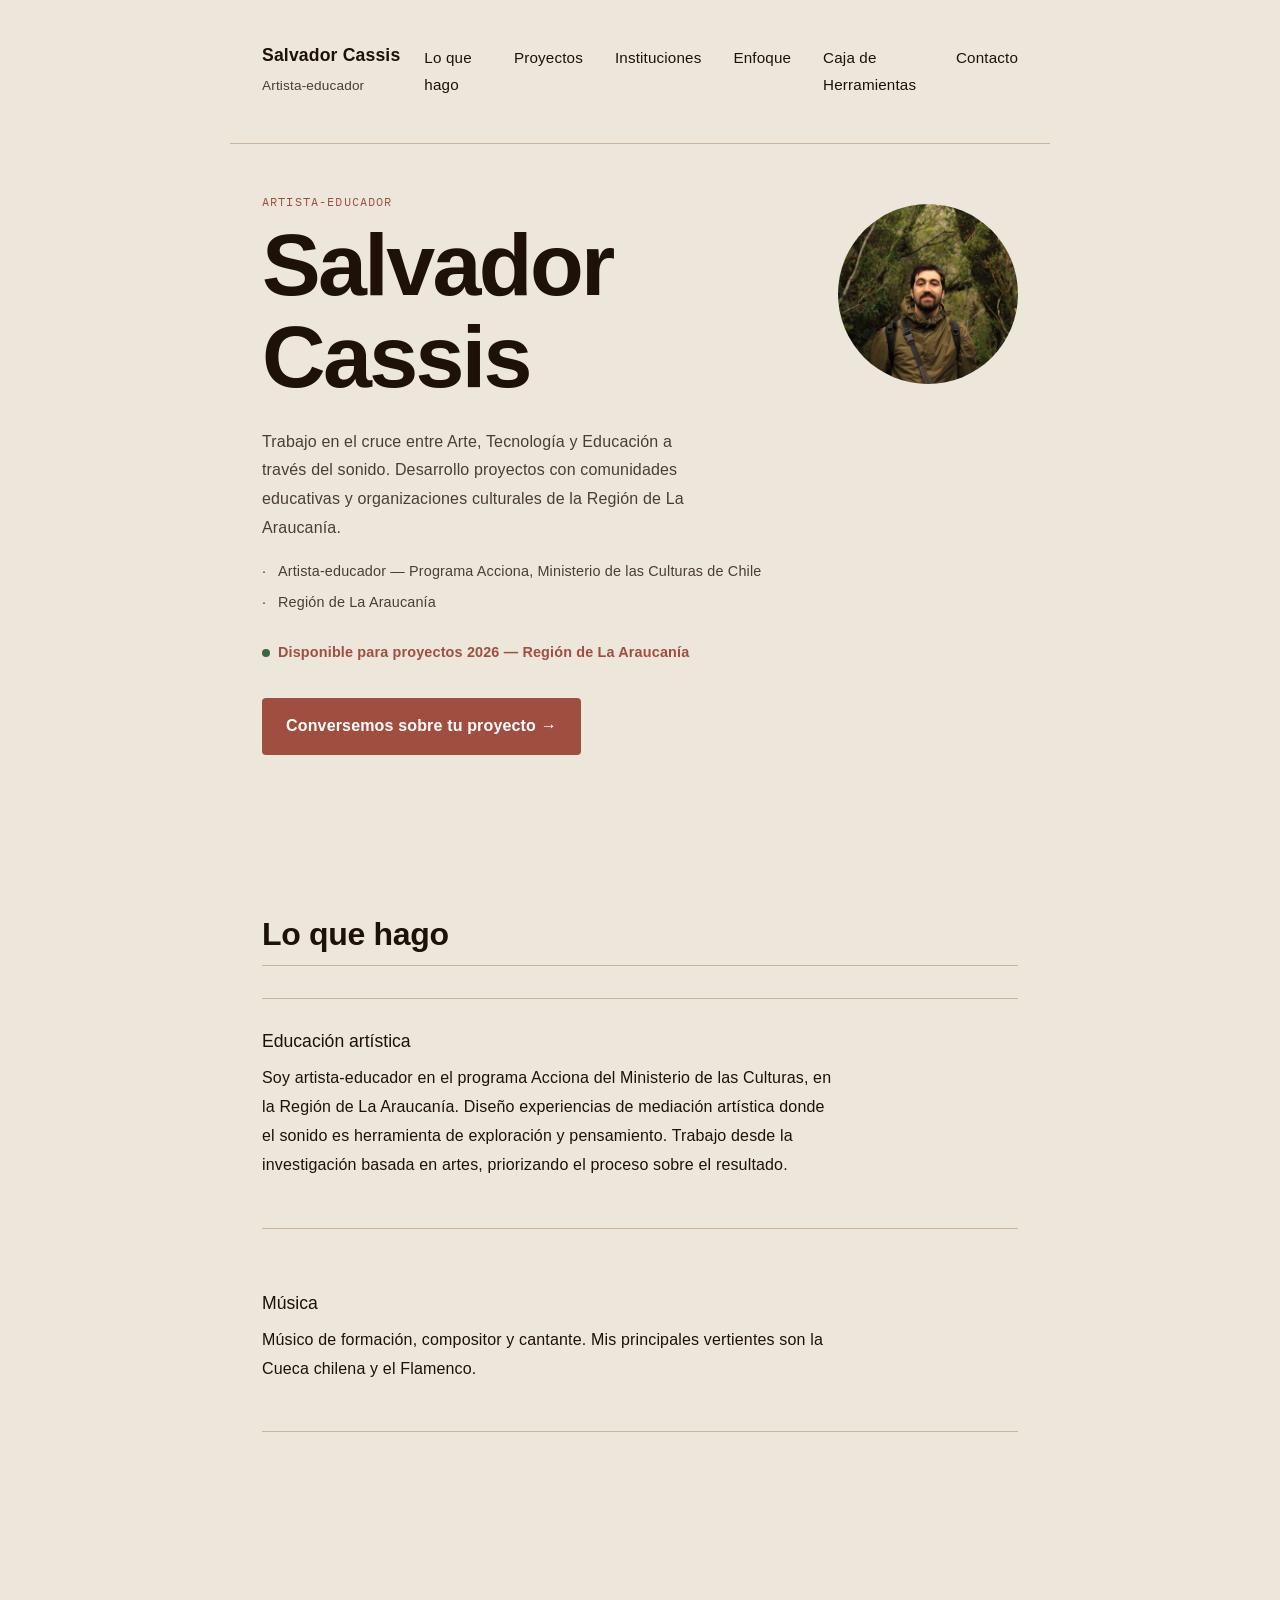
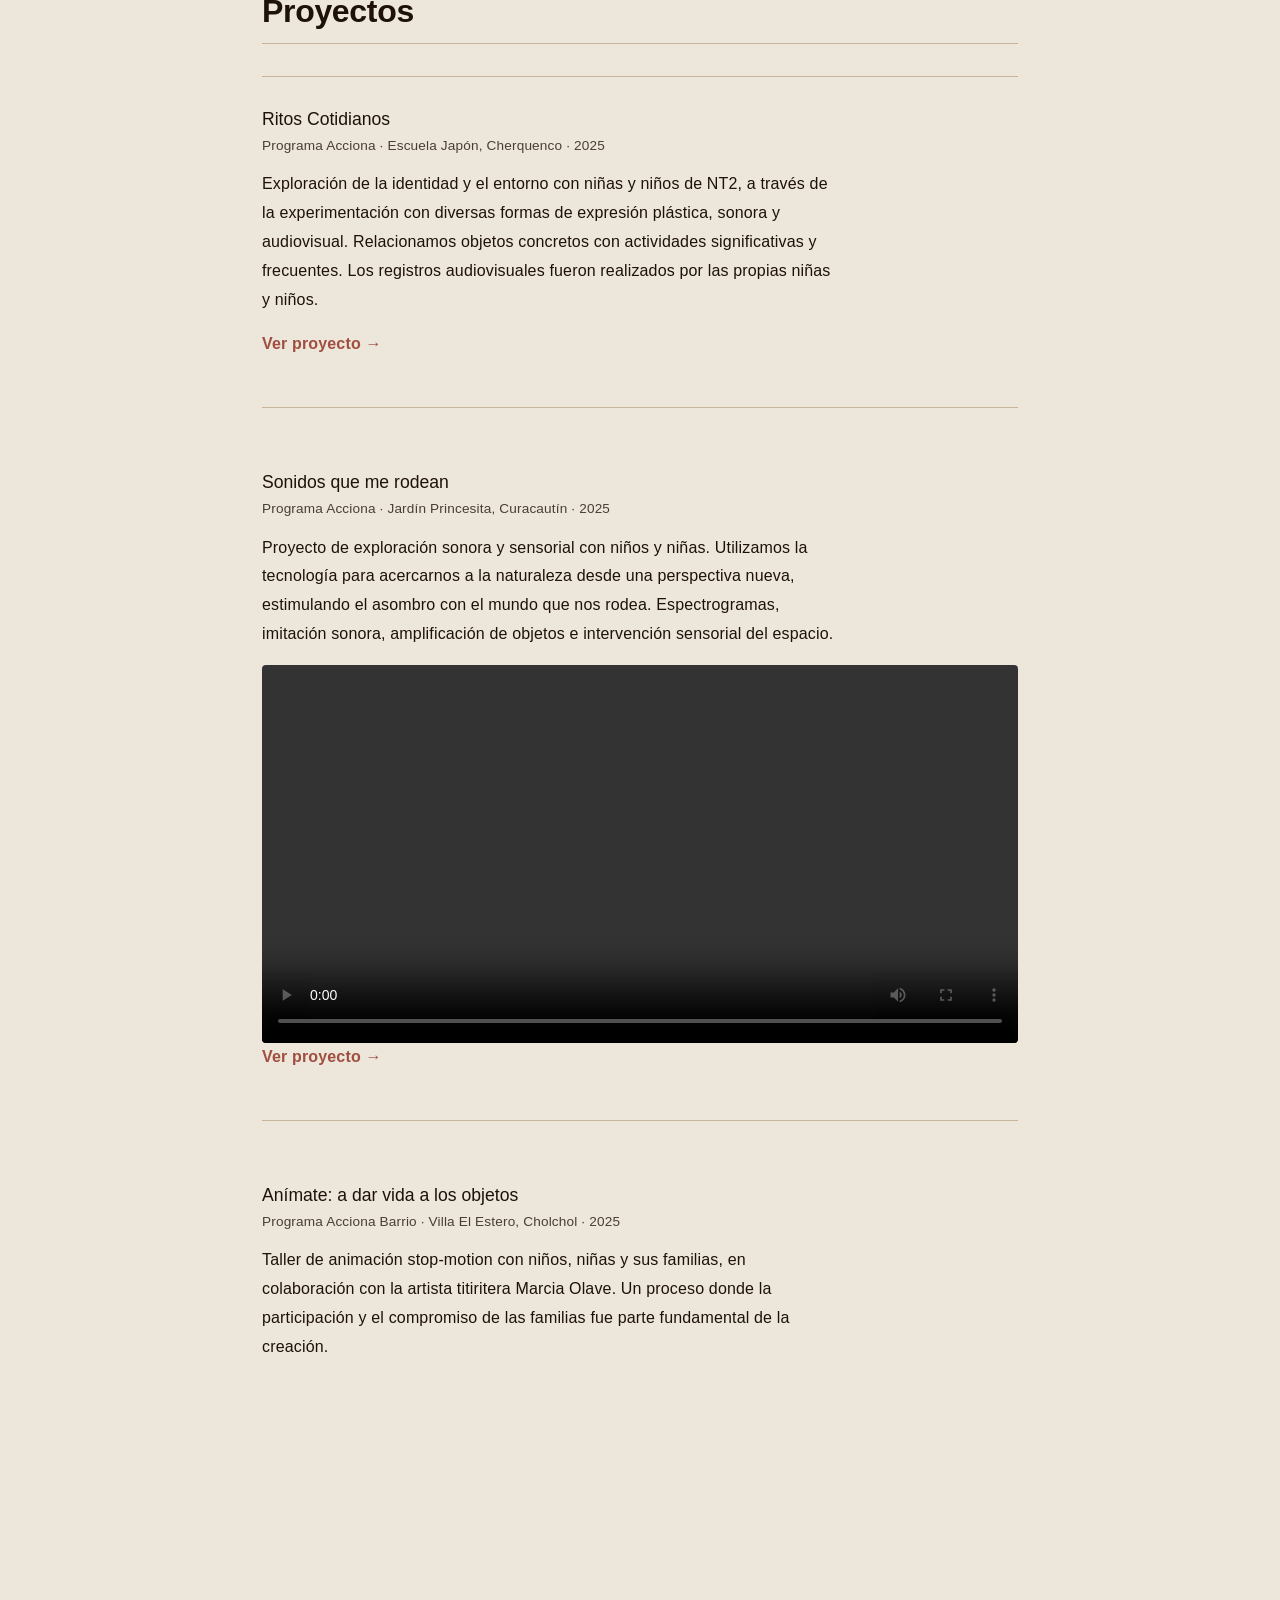
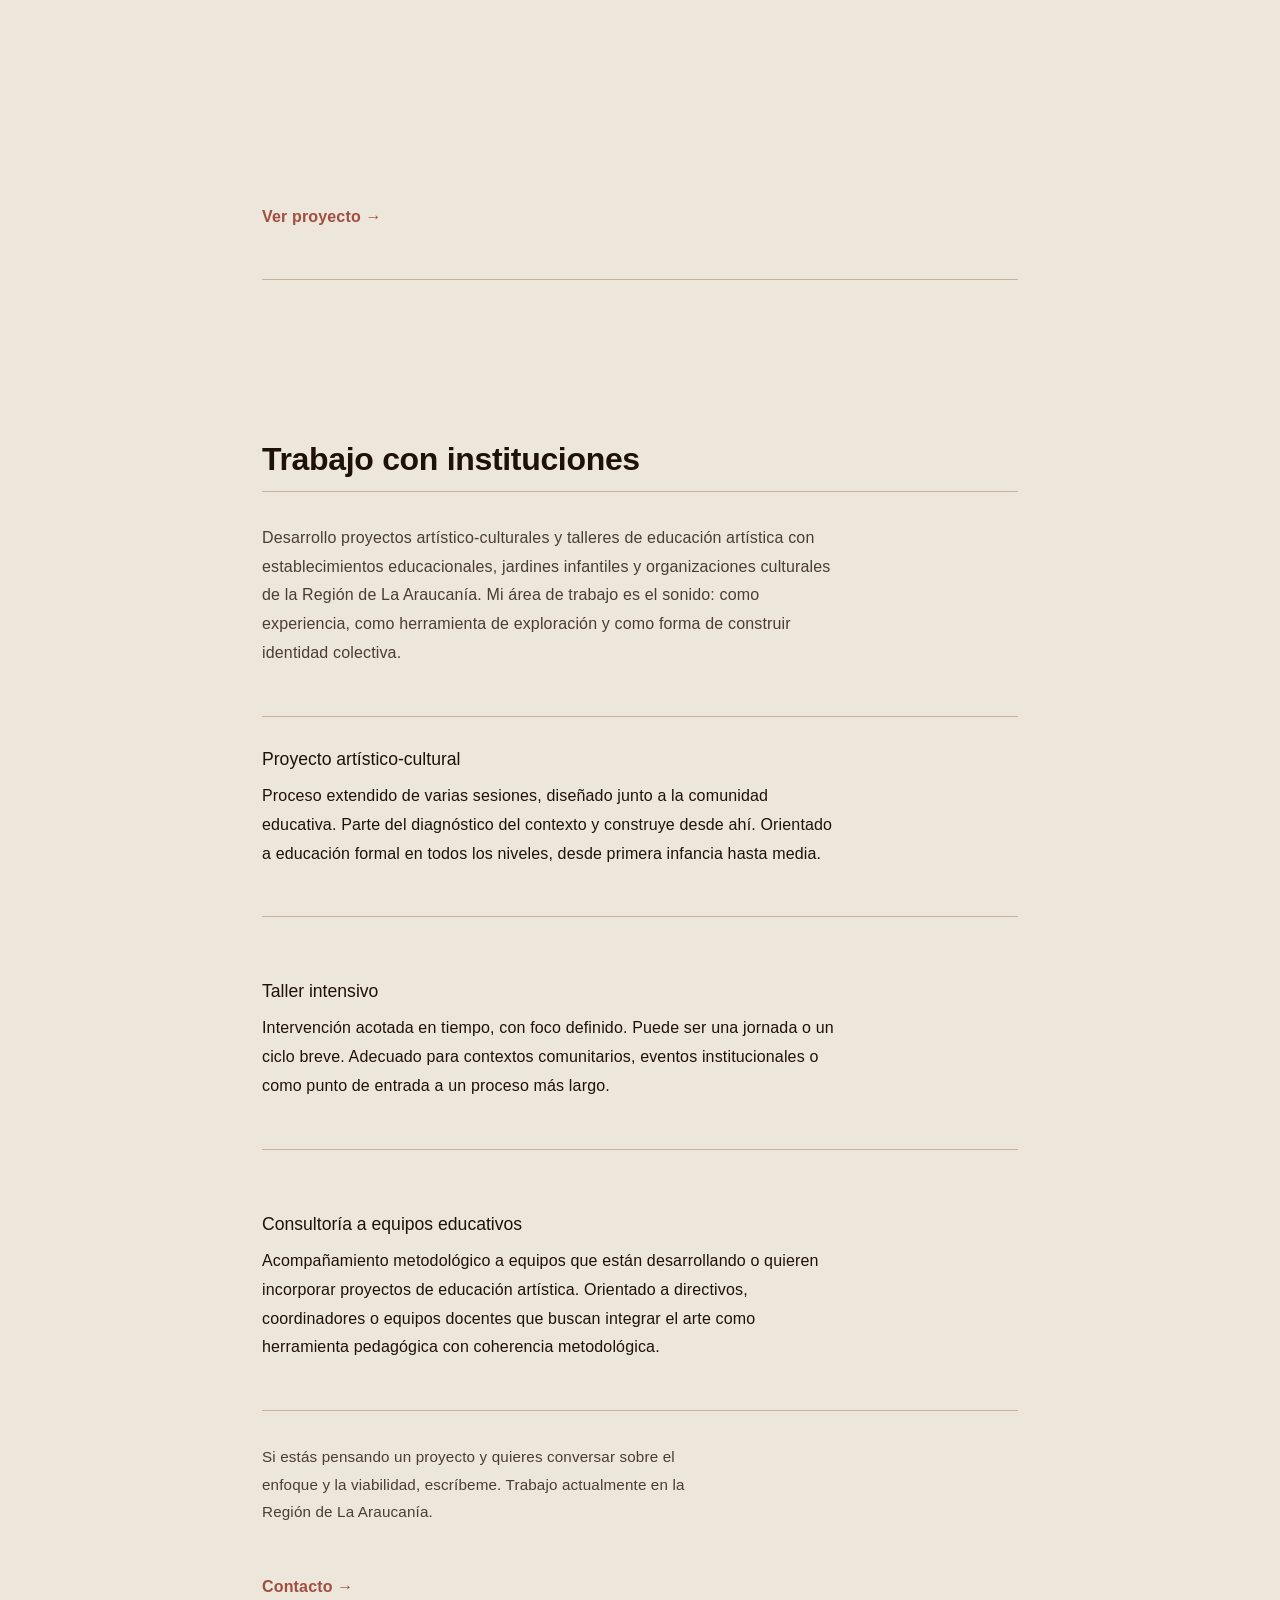
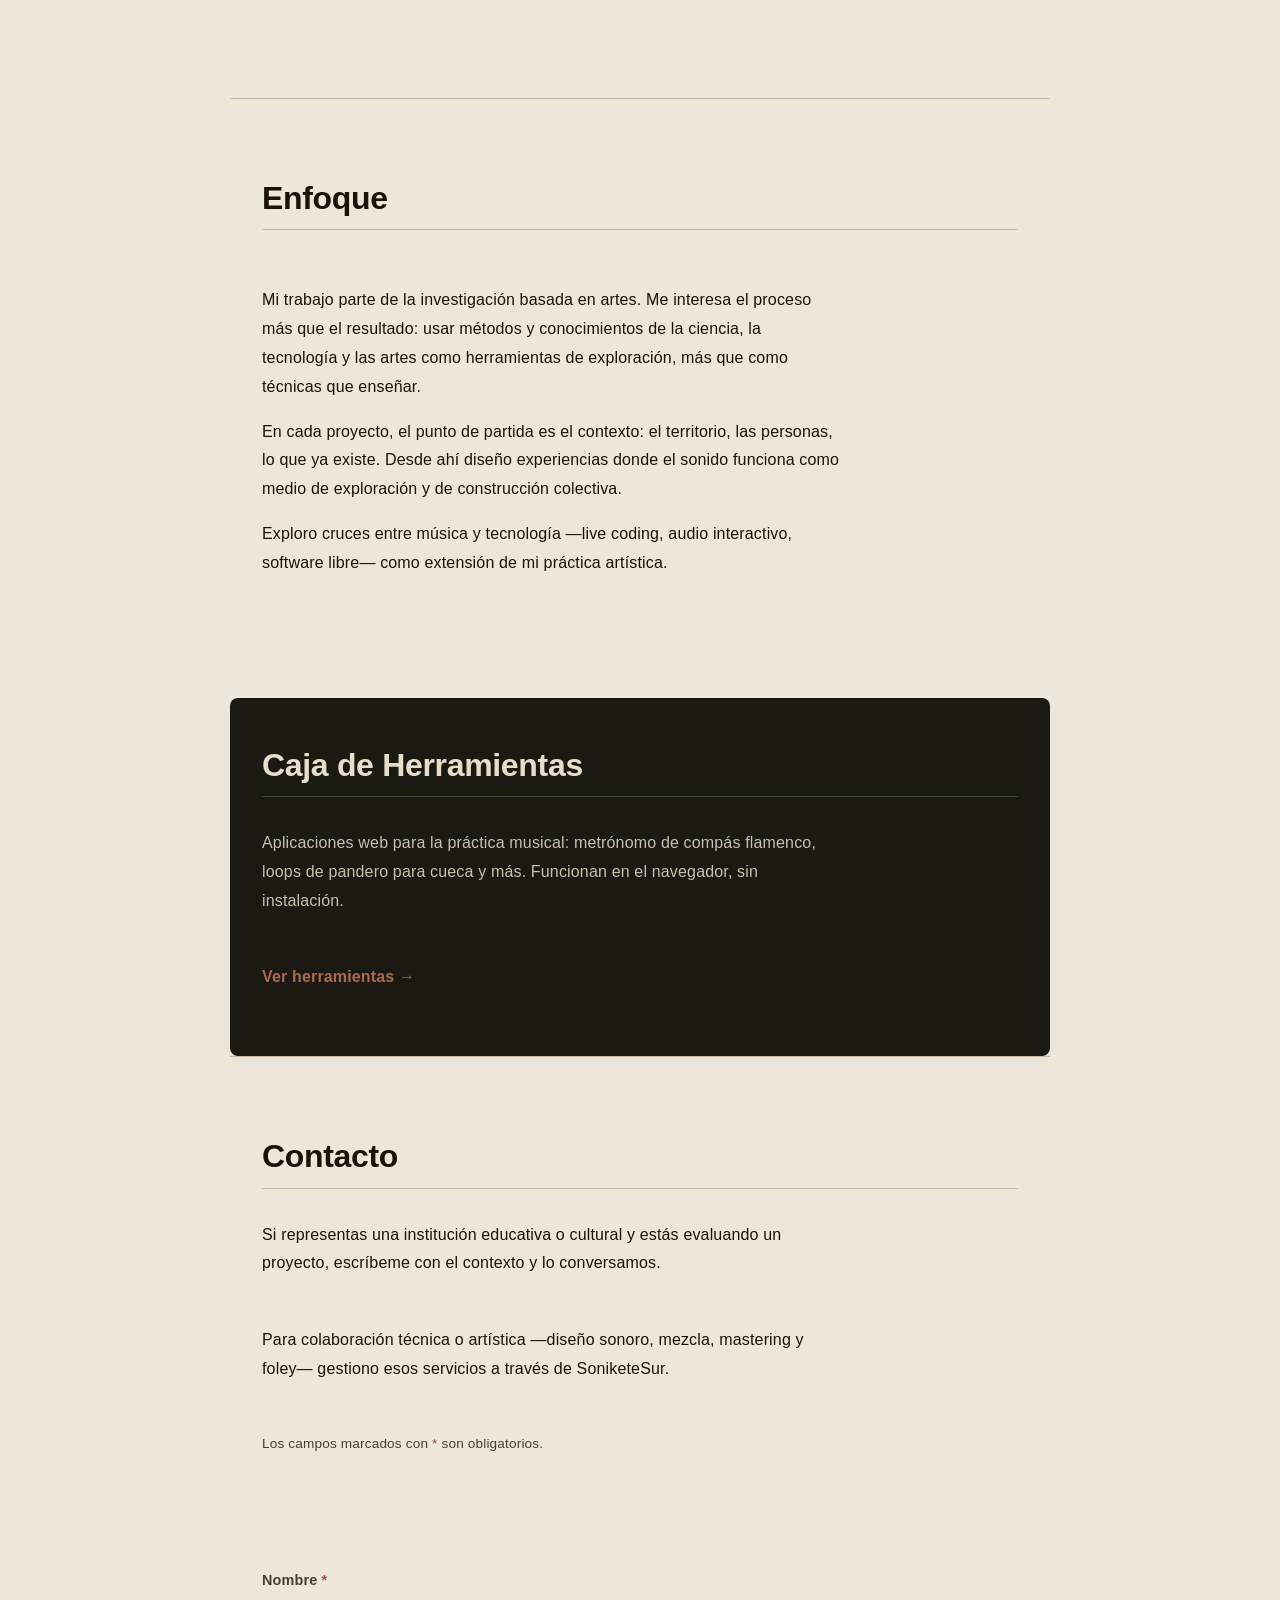
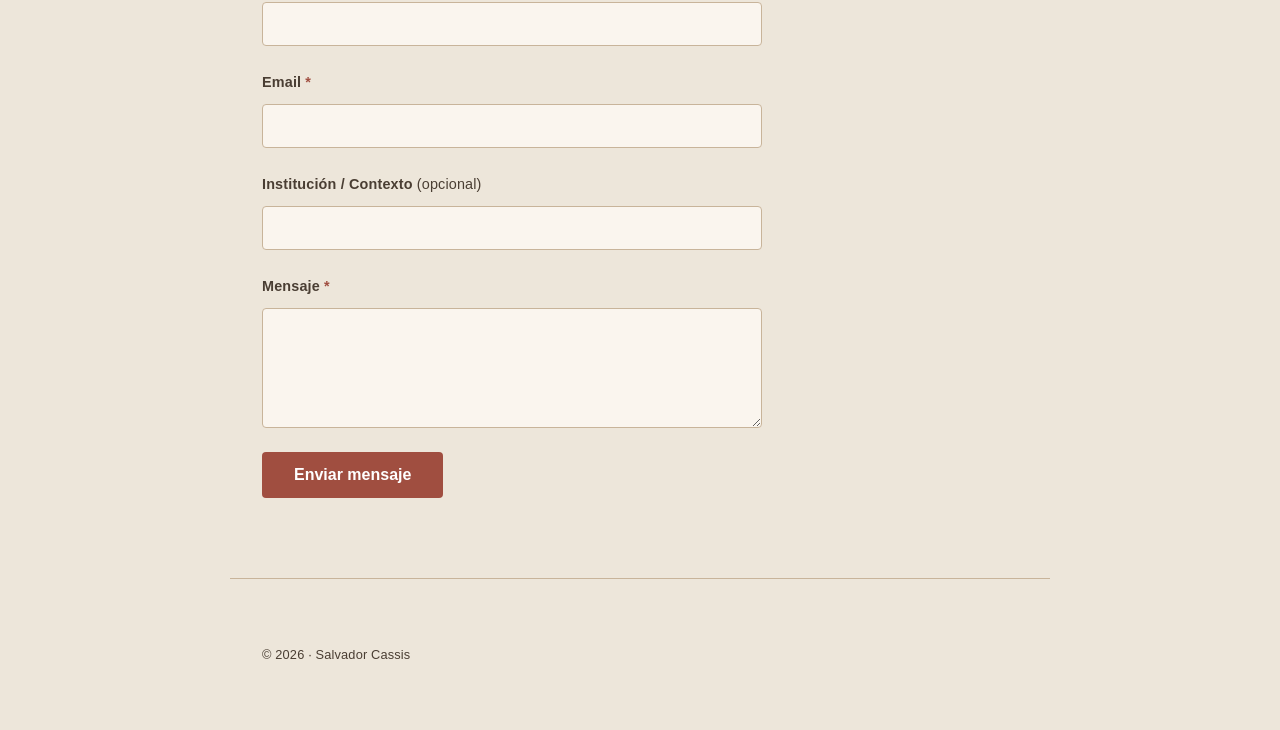
==== index.html @ 7f6a5468 "feat: hero dos columnas con h1 display, accesibilidad y form mejorado - Hero reestructurado en dos c" ====
<!DOCTYPE html>
<html lang="es">
<head>
  <meta charset="UTF-8">
  <meta name="viewport" content="width=device-width, initial-scale=1.0">
  <title>Salvador Cassis — Artista-educador</title>
  <meta name="description" content="Artista-educador. Desarrollo proyectos artístico-culturales y talleres de educación artística con establecimientos educacionales y organizaciones culturales de la Región de La Araucanía.">
  <!-- Open Graph -->
  <meta property="og:title" content="Salvador Cassis — Artista-educador">
  <meta property="og:description" content="Desarrollo proyectos artístico-culturales y talleres de educación artística con establecimientos educacionales y organizaciones culturales de la Región de La Araucanía.">
  <meta property="og:image" content="https://salvadorcassis.com/images/retrato.jpg">
  <meta property="og:url" content="https://salvadorcassis.com">
  <meta property="og:type" content="website">
  <meta property="og:locale" content="es_CL">
  <link rel="canonical" href="https://salvadorcassis.com">
  <link rel="icon" href="data:image/svg+xml,<svg xmlns='http://www.w3.org/2000/svg' viewBox='0 0 100 100'><text y='.9em' font-size='90'>♪</text></svg>">
  <link rel="preconnect" href="https://fonts.googleapis.com">
  <link rel="preconnect" href="https://fonts.gstatic.com" crossorigin>
  <link href="https://fonts.googleapis.com/css2?family=Strichpunkt+Sans:wght@400;500;600;700&family=IBM+Plex+Mono:ital,wght@0,400;1,400&display=swap" rel="stylesheet">
  <link rel="stylesheet" href="style.css">
  <script type="application/ld+json">
  {
    "@context": "https://schema.org",
    "@type": "Person",
    "name": "Salvador Cassis",
    "jobTitle": "Artista-educador",
    "url": "https://salvadorcassis.com",
    "description": "Artista-educador. Desarrollo proyectos artístico-culturales y talleres de educación artística con establecimientos educacionales y organizaciones culturales de la Región de La Araucanía.",
    "image": "https://salvadorcassis.com/images/retrato.jpg",
    "address": {
      "@type": "PostalAddress",
      "addressRegion": "La Araucanía",
      "addressCountry": "CL"
    },
    "sameAs": [
      "https://salvadorcassis.com"
    ]
  }
  </script>
</head>

<body>

  <a href="#contenido" class="skip-link">Saltar al contenido</a>

  <!-- HEADER -->
  <header>
    <div class="header-inner">
      <div class="header-title">
        <a href="#hero" class="site-name">Salvador Cassis</a>
        <p class="site-tagline">Artista-educador</p>
      </div>

      <button type="button" class="menu-toggle" aria-label="Menú" aria-expanded="false" aria-controls="main-nav">
        <span></span>
      </button>

      <nav id="main-nav" aria-label="Navegación principal">
        <ul>
          <li><a href="#practica">Lo que hago</a></li>
          <li><a href="#proyectos">Proyectos</a></li>
          <li><a href="#instituciones">Instituciones</a></li>
          <li><a href="#enfoque">Enfoque</a></li>
          <li><a href="/lab">Caja de Herramientas</a></li>
          <li><a href="#contacto">Contacto</a></li>
        </ul>
      </nav>
    </div>
  </header>

  <!-- MAIN -->
  <main id="contenido">

    <!-- HERO -->
    <section id="hero">
      <div class="hero-text">
        <p class="hero-label">Artista-educador</p>
        <h1>Salvador Cassis</h1>
        <p class="hero-description">
          Trabajo en el cruce entre Arte, Tecnología y Educación a través del sonido. Desarrollo proyectos con comunidades educativas y organizaciones culturales de la Región de La Araucanía.
        </p>
        <ul class="hero-credentials">
          <li>Artista-educador — Programa Acciona, Ministerio de las Culturas de Chile</li>
          <li>Región de La Araucanía</li>
        </ul>
        <p class="hero-availability">Disponible para proyectos 2026 — Región de La Araucanía</p>
        <a href="#contacto" class="hero-cta">Conversemos sobre tu proyecto →</a>
      </div>
      <div class="hero-visual">
        <img src="images/retrato.jpg" alt="Salvador Cassis" class="hero-portrait" width="280" height="280" fetchpriority="high">
      </div>
    </section>

    <!-- LO QUE HAGO -->
    <section id="practica">
      <h2>Lo que hago</h2>

      <article>
        <h3>Educación artística</h3>
        <p>
          Soy artista-educador en el programa Acciona del Ministerio de las Culturas, en la Región de La Araucanía. Diseño experiencias de mediación artística donde el sonido es herramienta de exploración y pensamiento. Trabajo desde la investigación basada en artes, priorizando el proceso sobre el resultado.
        </p>
      </article>

      <article>
        <h3>Música</h3>
        <p>
          Músico de formación, compositor y cantante. Mis principales vertientes son la Cueca chilena y el Flamenco.
        </p>
      </article>

    </section>

    <!-- PROYECTOS -->
    <section id="proyectos">
      <h2>Proyectos</h2>

      <article>
        <h3>Ritos Cotidianos</h3>
        <p class="project-context">Programa Acciona · Escuela Japón, Cherquenco · 2025</p>
        <p>
          Exploración de la identidad y el entorno con niñas y niños de NT2, a través de la experimentación con diversas formas de expresión plástica, sonora y audiovisual. Relacionamos objetos concretos con actividades significativas y frecuentes. Los registros audiovisuales fueron realizados por las propias niñas y niños.
        </p>
        <p><a href="/proyectos/ritos-cotidianos/" class="cta-link">Ver proyecto →</a></p>
      </article>

      <article>
        <h3>Sonidos que me rodean</h3>
        <p class="project-context">Programa Acciona · Jardín Princesita, Curacautín · 2025</p>
        <p>
          Proyecto de exploración sonora y sensorial con niños y niñas. Utilizamos la tecnología para acercarnos a la naturaleza desde una perspectiva nueva, estimulando el asombro con el mundo que nos rodea. Espectrogramas, imitación sonora, amplificación de objetos e intervención sensorial del espacio.
        </p>
        <div class="project-gallery">
          <video src="images/sonidos-plaza.mp4" controls preload="metadata" playsinline width="820" height="462" aria-label="Niños amplificando sonidos de un juego en la plaza"></video>
        </div>
        <p><a href="/proyectos/sonidos-que-me-rodean/" class="cta-link">Ver proyecto →</a></p>
      </article>

      <article>
        <h3>Anímate: a dar vida a los objetos</h3>
        <p class="project-context">Programa Acciona Barrio · Villa El Estero, Cholchol · 2025</p>
        <p>
          Taller de animación stop-motion con niños, niñas y sus familias, en colaboración con la artista titiritera Marcia Olave. Un proceso donde la participación y el compromiso de las familias fue parte fundamental de la creación.
        </p>
        <div class="project-gallery">
          <iframe src="https://player.vimeo.com/video/1105830814?h=977e0005b6" width="640" height="360" allow="autoplay; fullscreen; picture-in-picture" allowfullscreen loading="lazy" title="Animación stop-motion — Villa El Estero"></iframe>
        </div>
        <p><a href="/proyectos/animate/" class="cta-link">Ver proyecto →</a></p>
      </article>

    </section>

    <!-- TRABAJO CON INSTITUCIONES -->
    <section id="instituciones">
      <h2>Trabajo con instituciones</h2>

      <p class="section-intro">
        Desarrollo proyectos artístico-culturales y talleres de educación artística con establecimientos educacionales, jardines infantiles y organizaciones culturales de la Región de La Araucanía. Mi área de trabajo es el sonido: como experiencia, como herramienta de exploración y como forma de construir identidad colectiva.
      </p>

      <article>
        <h3>Proyecto artístico-cultural</h3>
        <p>
          Proceso extendido de varias sesiones, diseñado junto a la comunidad educativa. Parte del diagnóstico del contexto y construye desde ahí. Orientado a educación formal en todos los niveles, desde primera infancia hasta media.
        </p>
      </article>

      <article>
        <h3>Taller intensivo</h3>
        <p>
          Intervención acotada en tiempo, con foco definido. Puede ser una jornada o un ciclo breve. Adecuado para contextos comunitarios, eventos institucionales o como punto de entrada a un proceso más largo.
        </p>
      </article>

      <article>
        <h3>Consultoría a equipos educativos</h3>
        <p>
          Acompañamiento metodológico a equipos que están desarrollando o quieren incorporar proyectos de educación artística. Orientado a directivos, coordinadores o equipos docentes que buscan integrar el arte como herramienta pedagógica con coherencia metodológica.
        </p>
      </article>

      <p class="section-cta">
        Si estás pensando un proyecto y quieres conversar sobre el enfoque y la viabilidad, escríbeme. Trabajo actualmente en la Región de La Araucanía.
      </p>
      <p><a href="#contacto" class="cta-link">Contacto →</a></p>
    </section>

    <!-- ENFOQUE -->
    <section id="enfoque">
      <h2>Enfoque</h2>

      <article>
        <p>
          Mi trabajo parte de la investigación basada en artes. Me interesa el proceso más que el resultado: usar métodos y conocimientos de la ciencia, la tecnología y las artes como herramientas de exploración, más que como técnicas que enseñar.
        </p>
        <p>
          En cada proyecto, el punto de partida es el contexto: el territorio, las personas, lo que ya existe. Desde ahí diseño experiencias donde el sonido funciona como medio de exploración y de construcción colectiva.
        </p>
        <p>
          Exploro cruces entre música y tecnología —live coding, audio interactivo, software libre— como extensión de mi práctica artística.
        </p>
      </article>
    </section>

    <!-- CAJA DE HERRAMIENTAS -->
    <section id="lab-callout" class="callout">
      <h2>Caja de Herramientas</h2>
      <p>
        Aplicaciones web para la práctica musical: metrónomo de compás flamenco, loops de pandero para cueca y más. Funcionan en el navegador, sin instalación.
      </p>
      <p><a href="/lab" class="cta-link">Ver herramientas →</a></p>
    </section>

    <!-- CONTACTO -->
    <section id="contacto">
      <h2>Contacto</h2>
      <p>
        Si representas una institución educativa o cultural y estás evaluando un proyecto, escríbeme con el contexto y lo conversamos.
      </p>
      <p>
        Para colaboración técnica o artística —diseño sonoro, mezcla, mastering y foley— gestiono esos servicios a través de <a href="https://soniketesur.com" target="_blank" rel="noopener noreferrer">SoniketeSur</a>.
      </p>
      <p style="font-size:0.85rem;color:var(--color-text-muted)">Los campos marcados con <span aria-hidden="true" style="color:var(--color-accent)">*</span> son obligatorios.</p>
      <div role="status" aria-live="polite" id="form-status"></div>
      <form action="https://api.web3forms.com/submit" method="POST" class="contact-form">
        <input type="hidden" name="access_key" value="865db929-b759-41d5-b3eb-de1a8b7e60d1">
        <input type="hidden" name="subject" value="Nuevo mensaje desde salvadorcassis.com">

        <div class="form-group">
          <label for="nombre">Nombre <span aria-hidden="true" style="color:var(--color-accent)">*</span></label>
          <input type="text" id="nombre" name="nombre" required aria-required="true">
        </div>

        <div class="form-group">
          <label for="email">Email <span aria-hidden="true" style="color:var(--color-accent)">*</span></label>
          <input type="email" id="email" name="email" required aria-required="true">
        </div>

        <div class="form-group">
          <label for="institucion">Institución / Contexto <span style="font-weight:400;color:var(--color-text-muted)">(opcional)</span></label>
          <input type="text" id="institucion" name="institucion">
        </div>

        <div class="form-group">
          <label for="mensaje">Mensaje <span aria-hidden="true" style="color:var(--color-accent)">*</span></label>
          <textarea id="mensaje" name="mensaje" rows="5" required aria-required="true"></textarea>
        </div>

        <button type="submit">Enviar mensaje</button>
      </form>
    </section>


  </main>

  <!-- FOOTER -->
  <footer>
    <p>© 2026 · Salvador Cassis</p>
  </footer>

  <script>
    const menuToggle = document.querySelector('.menu-toggle');
    const nav = document.querySelector('#main-nav');

    menuToggle.addEventListener('click', () => {
      const expanded = menuToggle.getAttribute('aria-expanded') === 'true';
      menuToggle.setAttribute('aria-expanded', String(!expanded));
      nav.classList.toggle('active');
    });

    document.querySelectorAll('#main-nav a').forEach(link => {
      link.addEventListener('click', () => {
        if (nav.classList.contains('active')) {
          menuToggle.setAttribute('aria-expanded', 'false');
          nav.classList.remove('active');
        }
      });
    });

    const form = document.querySelector('.contact-form');
    const formStatus = document.getElementById('form-status');
    form.addEventListener('submit', async (e) => {
      e.preventDefault();
      const btn = form.querySelector('button[type="submit"]');
      btn.disabled = true;
      btn.textContent = 'Enviando…';
      formStatus.innerHTML = '';

      try {
        const res = await fetch('https://api.web3forms.com/submit', {
          method: 'POST',
          body: new FormData(form)
        });
        const data = await res.json();
        if (data.success) {
          formStatus.innerHTML = '<p class="form-feedback form-feedback--ok">Mensaje enviado. Te respondo pronto.</p>';
          form.reset();
          btn.disabled = false;
          btn.textContent = 'Enviar mensaje';
        } else {
          throw new Error();
        }
      } catch {
        formStatus.innerHTML = '<p class="form-feedback form-feedback--err">Hubo un error al enviar. Intenta de nuevo o escríbeme directo.</p>';
        btn.disabled = false;
        btn.textContent = 'Enviar mensaje';
      }
    });
  </script>

</body>
</html>
---- style.css ----
/* --------------------
   DESIGN TOKENS
-------------------- */

:root {
  /* Colores */
  --color-bg:           #EDE6DA;
  --color-surface:      #E2D9CA;
  --color-text:         #1E1208;
  --color-text-muted:   #4A3E33;
  --color-accent:       #A04E40;   /* CTA, links, énfasis */
  --color-accent-hover: #893D34;
  --color-accent-ui:    #3A6642;   /* tags, elementos UI */
  --color-border:       #C8B49A;
  --color-bg-input:     #FAF5EE;
  --color-focus-ring:   rgba(160, 78, 64, 0.15);
  --color-surface-hover: #E5DAC9;

  /* Feedback states */
  --color-feedback-ok-bg:     #e8f0e9;
  --color-feedback-ok-text:   #2a5030;
  --color-feedback-ok-border: #b3ceb6;
  --color-feedback-err-bg:    #f5e8e6;
  --color-feedback-err-text:  #6b2a22;
  --color-feedback-err-border:#d4a09a;

  /* Sombras */
  --shadow-card-hover: 0 6px 20px rgba(160, 78, 64, 0.12);
  --shadow-drawer:     0 -8px 40px rgba(30, 18, 8, 0.2);

  /* /lab */
  --color-lab-bg:       #1A1A12;
  --color-lab-surface:  #252518;
  --color-lab-text:     #E8DEC8;
  --color-lab-accent:   #C47A50;
  --color-lab-tag-bg:   #2A3A18;
  --color-lab-border:   #3E4A28;

  /* Tipografía */
  --font-display:   'Strichpunkt Sans', sans-serif;
  --font-body:      'Strichpunkt Sans', sans-serif;
  --font-mono:      'IBM Plex Mono', monospace;
  --font-mono-lab:  'Space Mono', monospace;
  --fw-regular:     400;
  --fw-medium:      500;
  --fw-semibold:    600;
  --fw-bold:        700;

  /* Layout */
  --max-width: 820px;
}

/* --------------------
   RESET + BASE
-------------------- */

*,
*::before,
*::after {
  box-sizing: border-box;
  margin: 0;
  padding: 0;
}

html {
  scroll-behavior: smooth;
}

/* --------------------
   SKIP LINK
-------------------- */

.skip-link {
  position: absolute;
  top: -100%;
  left: 1rem;
  padding: 0.75rem 1.25rem;
  background-color: var(--color-accent);
  color: #fff;
  font-weight: 600;
  font-size: 0.9rem;
  border-radius: 0 0 4px 4px;
  z-index: 100;
  opacity: 1;
}

.skip-link:focus {
  top: 0;
  opacity: 1;
}

section[id] {
  scroll-margin-top: 6rem;
}

body {
  max-width: var(--max-width);
  margin: 0 auto;
  font-family: var(--font-body);
  font-size: 15px;
  line-height: 1.75;
  letter-spacing: 0.01em;
  color: var(--color-text);
  background-color: var(--color-bg);
  -webkit-font-smoothing: antialiased;
  scrollbar-gutter: stable;
}

/* --------------------
   TYPOGRAPHY
-------------------- */

h1, h2, h3 {
  font-weight: 500;
  line-height: 1.2;
  text-wrap: balance;
}

h1 {
  font-family: var(--font-display);
  font-size: 2.8rem;
  font-weight: var(--fw-semibold);
  letter-spacing: -0.02em;
}

h2 {
  font-family: var(--font-display);
  font-size: 1.8rem;
  font-weight: var(--fw-semibold);
  letter-spacing: -0.01em;
}

h3 {
  font-family: var(--font-body);
  font-size: 1.1rem;
  font-weight: var(--fw-medium);
  letter-spacing: 0;
  color: var(--color-text-muted);
}

p {
  max-width: 65ch;
  margin-bottom: 1rem;
}

a {
  color: var(--color-text);
  text-decoration: none;
  transition: opacity 0.2s ease;
}

a:hover {
  opacity: 0.6;
}

/* Focus styles for keyboard navigation */
a:focus-visible,
button:focus-visible,
[role="button"]:focus-visible {
  outline: 2px solid var(--color-accent);
  outline-offset: 3px;
  border-radius: 2px;
}

nav a:focus-visible {
  opacity: 1;
}

#contacto .contact-email a:focus-visible {
  outline-offset: 5px;
}

ul {
  list-style: none;
}

/* --------------------
   LAYOUT
-------------------- */

header,
main,
footer {
  width: 100%;
}

header {
  padding: 2rem 1.5rem;
  border-bottom: 1px solid var(--color-border);
}

section {
  padding: 4rem 1.5rem;
}

main {
  display: flex;
  flex-direction: column;
}

footer {
  padding: 3rem 1.5rem;
  border-top: 1px solid var(--color-border);
  font-family: var(--font-body);
  font-size: 0.8rem;
  color: var(--color-text-muted);
}

/* --------------------
   HEADER
-------------------- */

.header-inner {
  display: flex;
  flex-direction: column;
  gap: 1.5rem;
}

.header-title {
  flex-shrink: 0;
}

.header-title .site-name {
  font-family: var(--font-body);
  font-size: 1.1rem;
  font-weight: 600;
  color: var(--color-text);
  display: block;
  margin-bottom: 0.15rem;
}

.header-title .site-name:hover {
  opacity: 1;
}

.header-title .site-tagline {
  font-family: var(--font-body);
  font-size: 0.85rem;
  color: var(--color-text-muted);
  margin-bottom: 0;
}

.menu-toggle {
  display: flex;
  align-items: center;
  justify-content: center;
  width: 44px;
  height: 44px;
  background: none;
  border: none;
  cursor: pointer;
  position: absolute;
  top: 1rem;
  right: 1rem;
}

.menu-toggle span {
  display: block;
  width: 20px;
  height: 1.5px;
  background-color: var(--color-text);
  position: relative;
  transition: background-color 0.2s ease;
}

.menu-toggle span::before,
.menu-toggle span::after {
  content: '';
  position: absolute;
  width: 100%;
  height: 1.5px;
  background-color: var(--color-text);
  left: 0;
  transition: transform 0.25s ease;
}

.menu-toggle span::before {
  top: -6px;
}

.menu-toggle span::after {
  top: 6px;
}

.menu-toggle[aria-expanded="true"] span {
  background-color: transparent;
}

.menu-toggle[aria-expanded="true"] span::before {
  transform: translateY(6px) rotate(45deg);
}

.menu-toggle[aria-expanded="true"] span::after {
  transform: translateY(-6px) rotate(-45deg);
}

nav ul {
  display: flex;
  flex-direction: column;
  gap: 1rem;
}

nav a {
  font-family: var(--font-body);
  font-size: 1.1rem;
  color: var(--color-text);
  position: relative;
  display: inline-block;
  padding: 0.25rem 0;
}

nav a::after {
  content: '';
  position: absolute;
  bottom: 0;
  left: 0;
  width: 0;
  height: 1px;
  background-color: var(--color-accent);
  transition: width 0.25s ease;
}

nav a:hover::after {
  width: 100%;
}

nav a:hover {
  opacity: 1;
}

nav a[aria-current="page"] {
  color: var(--color-accent);
}

nav a[aria-current="page"]::after {
  width: 100%;
}

/* Desktop header */
@media (min-width: 768px) {
  header {
    padding: 2.5rem 2rem;
  }

  .header-inner {
    flex-direction: row;
    justify-content: space-between;
    align-items: flex-start;
  }

  .header-title {
    flex-shrink: 0;
  }

  .menu-toggle {
    display: none;
  }

  nav {
    position: static;
    background: none;
    padding: 0;
  }

  nav ul {
    flex-direction: row;
    gap: 2rem;
  }

  nav a {
    font-size: 0.95rem;
  }
}

/* Mobile nav */
@media (max-width: 767px) {
  header {
    position: relative;
  }

  #main-nav {
    display: none;
    padding-top: 1rem;
  }

  #main-nav.active {
    display: block;
  }

  #main-nav ul li {
    padding: 0.5rem 0;
  }

  #main-nav a {
    display: block;
    padding: 0.65rem 0;
  }
}

/* --------------------
   SECTIONS
-------------------- */

section {
  display: flex;
  flex-direction: column;
  gap: 2rem;
}

/* H2 editorial — línea de capítulo */
section > h2 {
  padding-bottom: 0.75rem;
  border-bottom: 1px solid var(--color-border);
}


@media (min-width: 768px) {
  section {
    padding: 5rem 2rem;
  }

  .section-header {
    flex-direction: row;
    align-items: baseline;
    justify-content: space-between;
    gap: 2rem;
  }
}

/* HERO */

#hero {
  padding-top: 3rem;
  align-items: flex-start;
}

/* Hero — wrappers */
.hero-text {
  flex: 1;
  min-width: 0;
}

.hero-visual {
  flex-shrink: 0;
  order: -1; /* portrait arriba en mobile */
}

.hero-portrait {
  width: 200px;
  max-width: 100%;
  height: auto;
  aspect-ratio: 1 / 1;
  border-radius: 50%;
  object-fit: cover;
  object-position: center top;
}

/* Desktop: dos columnas — texto izq, retrato der */
@media (min-width: 768px) {
  #hero {
    flex-direction: row;
    gap: 4rem;
  }
  .hero-visual {
    order: 0;
    padding-top: 0.75rem;
  }
  .hero-portrait {
    width: 180px;
  }
}

/* Hero — label mono sobre el nombre */
.hero-label {
  font-family: var(--font-mono);
  font-size: 0.72rem;
  font-weight: var(--fw-regular);
  letter-spacing: 0.1em;
  text-transform: uppercase;
  color: var(--color-accent);
  margin-bottom: 0.4rem;
}

/* Hero — nombre a escala display */
#hero h1 {
  font-size: clamp(3rem, 8vw, 5.5rem);
  letter-spacing: -0.03em;
  line-height: 1.05;
  margin-bottom: 1.5rem;
}

#hero .hero-description {
  font-size: 1rem;
  color: var(--color-text-muted);
  max-width: 50ch;
}

/* HERO — Credentials */

.hero-credentials {
  display: flex;
  flex-direction: column;
  gap: 0.35rem;
  margin-top: 0.5rem;
}

.hero-credentials li {
  font-family: var(--font-body);
  font-size: 0.9rem;
  color: var(--color-text-muted);
  padding-left: 1rem;
  position: relative;
}

.hero-credentials li::before {
  content: '\B7';
  position: absolute;
  left: 0;
  color: var(--color-text-muted);
}

/* HERO — Availability */

.hero-availability {
  font-family: var(--font-body);
  margin-top: 1.5rem;
  font-size: 0.9rem;
  font-weight: 600;
  color: var(--color-accent);
  display: flex;
  align-items: center;
  gap: 0.5rem;
}

.hero-availability::before {
  content: '';
  display: inline-block;
  width: 8px;
  height: 8px;
  border-radius: 50%;
  background-color: var(--color-accent-ui);
  flex-shrink: 0;
}

/* HERO — CTA */

.hero-cta {
  display: inline-block;
  margin-top: 1rem;
  padding: 0.875rem 1.5rem;
  font-size: 1rem;
  font-weight: 600;
  color: #fff;
  background-color: var(--color-accent);
  border-radius: 4px;
  transition: background-color 0.2s ease, opacity 0.2s ease;
}

.hero-cta:hover {
  background-color: var(--color-accent-hover);
  opacity: 1;
}

.hero-cta:focus-visible {
  outline: 2px solid var(--color-accent);
  outline-offset: 3px;
}

/* LO QUE HAGO */

#practica article {
  padding: 2rem 0;
  border-bottom: 1px solid var(--color-border);
}

#practica article:first-of-type {
  border-top: 1px solid var(--color-border);
}

#practica h3 {
  margin-bottom: 0.75rem;
  color: var(--color-text);
}

/* PROYECTOS */

#proyectos article {
  padding: 2rem 0;
  border-bottom: 1px solid var(--color-border);
}

#proyectos article:first-of-type {
  border-top: 1px solid var(--color-border);
}

#proyectos h3 {
  margin-bottom: 0.25rem;
  color: var(--color-text);
}

.project-context {
  font-family: var(--font-body);
  font-size: 0.85rem;
  color: var(--color-text-muted);
  margin-bottom: 0.75rem;
}

.project-gallery {
  display: flex;
  flex-direction: column;
  gap: 1rem;
  margin-top: 1rem;
}

.project-gallery img,
.project-gallery video,
.project-gallery iframe {
  width: 100%;
  height: auto;
  border-radius: 4px;
}

.project-gallery iframe {
  aspect-ratio: 16 / 9;
  height: auto;
  border: none;
}

/* TRABAJO CON INSTITUCIONES */

#instituciones .section-intro {
  font-size: 1rem;
  color: var(--color-text-muted);
  max-width: 65ch;
}

#instituciones article {
  padding: 2rem 0;
  border-bottom: 1px solid var(--color-border);
}

#instituciones article:first-of-type {
  border-top: 1px solid var(--color-border);
}

#instituciones h3 {
  margin-bottom: 0.75rem;
  color: var(--color-text);
}

.section-cta {
  font-family: var(--font-body);
  font-size: 0.95rem;
  color: var(--color-text-muted);
  max-width: 55ch;
}

.cta-link {
  font-weight: 600;
  color: var(--color-accent);
}

/* ENFOQUE */

#enfoque {
  border-top: 1px solid var(--color-border);
}

#enfoque article {
  padding: 1.5rem 0;
}

/* LAB CALLOUT */

.callout {
  background-color: var(--color-surface);
  border-radius: 4px;
  padding: 3rem 1.5rem;
}

@media (min-width: 768px) {
  .callout {
    padding: 3rem 2rem;
  }
}

/* Lab callout — mundo oscuro */
#lab-callout {
  background-color: var(--color-lab-bg);
  color: var(--color-lab-text);
  border-radius: 8px;
}

#lab-callout h2 {
  color: var(--color-lab-text);
  border-bottom-color: var(--color-lab-border);
}

#lab-callout p {
  color: var(--color-lab-text);
  opacity: 0.85;
}

#lab-callout .cta-link {
  color: var(--color-lab-accent);
  font-weight: var(--fw-semibold);
  opacity: 1;
}

#lab-callout .cta-link:hover {
  opacity: 0.75;
}

#lab-callout a:focus-visible {
  outline-color: var(--color-lab-accent);
}

/* CONTACTO */

#contacto {
  border-top: 1px solid var(--color-border);
}

#contacto .contact-email {
  margin-top: 0.5rem;
}

#contacto .contact-email a {
  font-size: 1.5rem;
  font-weight: 600;
  color: var(--color-accent);
  letter-spacing: -0.01em;
  text-decoration: underline;
  text-underline-offset: 4px;
  text-decoration-color: var(--color-border);
  transition: text-decoration-color 0.2s ease;
}

#contacto .contact-email a:hover {
  text-decoration-color: var(--color-accent);
  opacity: 1;
}

/* --------------------
    CONTACT FORM
-------------------- */

.contact-form {
  display: flex;
  flex-direction: column;
  gap: 1.5rem;
  margin-top: 2rem;
  max-width: 500px;
}

.form-group {
  display: flex;
  flex-direction: column;
  gap: 0.5rem;
}

.form-group label {
  font-family: var(--font-body);
  font-size: 0.9rem;
  font-weight: 600;
  color: var(--color-text-muted);
}

.form-group input,
.form-group textarea {
  padding: 0.75rem 1rem;
  font-family: var(--font-body);
  font-size: 1rem;
  color: var(--color-text);
  background-color: var(--color-bg-input);
  border: 1px solid var(--color-border);
  border-radius: 4px;
  transition: border-color 0.2s ease, box-shadow 0.2s ease;
}

.form-group input:focus,
.form-group textarea:focus {
  outline: none;
  border-color: var(--color-accent);
  box-shadow: 0 0 0 3px var(--color-focus-ring);
}

.form-group textarea {
  resize: vertical;
  min-height: 120px;
}

.contact-form button {
  align-self: flex-start;
  padding: 0.875rem 2rem;
  font-family: var(--font-body);
  font-size: 1rem;
  font-weight: 600;
  color: #fff;
  background-color: var(--color-accent);
  border: none;
  border-radius: 4px;
  cursor: pointer;
  transition: background-color 0.2s ease, opacity 0.2s ease;
}

.contact-form button:hover {
  background-color: var(--color-accent-hover);
  opacity: 1;
}

.contact-form button:focus-visible {
  outline: 2px solid var(--color-accent);
  outline-offset: 3px;
}

.form-feedback {
  font-size: 0.95rem;
  padding: 1rem 1.25rem;
  border-radius: 4px;
  margin-bottom: 0;
  max-width: none;
}

.form-feedback--ok {
  background-color: var(--color-feedback-ok-bg);
  color: var(--color-feedback-ok-text);
  border: 1px solid var(--color-feedback-ok-border);
}

.form-feedback--err {
  background-color: var(--color-feedback-err-bg);
  color: var(--color-feedback-err-text);
  border: 1px solid var(--color-feedback-err-border);
}

/* --------------------
    STRUDEL EMBED
-------------------- */

.strudel-embed {
  position: relative;
  margin-top: 1.5rem;
  border-radius: 4px;
  overflow: hidden;
  border: 1px solid var(--color-border);
}

.strudel-embed iframe {
  display: block;
  width: 100%;
  height: 400px;
  border: none;
}

.strudel-overlay {
  position: absolute;
  inset: 0;
  background-color: rgba(30, 18, 8, 0.88);
  display: flex;
  flex-direction: column;
  align-items: center;
  justify-content: center;
  cursor: pointer;
  z-index: 2;
  padding: 2rem;
  text-align: center;
  transition: opacity 0.3s ease;
}

.strudel-overlay.hidden {
  opacity: 0;
  pointer-events: none;
}

.strudel-invite {
  font-size: 1.5rem;
  font-weight: 500;
  color: #fff;
  margin-bottom: 1rem;
}

.strudel-hint {
  font-size: 0.85rem;
  color: rgba(255, 255, 255, 0.6);
  max-width: 40ch;
  line-height: 1.5;
}

.hint-mobile {
  display: inline;
}

.hint-desktop {
  display: none;
}

@media (min-width: 768px) {
  .strudel-embed iframe {
    height: 500px;
  }

  .hint-mobile {
    display: none;
  }

  .hint-desktop {
    display: inline;
  }
}


/* --------------------
   FOOTER
-------------------- */

footer {
  text-align: left;
}

/* --------------------
   RESPONSIVE
-------------------- */

@media (min-width: 768px) {
  body {
    font-size: 16px;
    line-height: 1.8;
  }

  h1 {
    font-size: 3.2rem;
  }

  h2 {
    font-size: 2rem;
  }

  footer {
    padding: 4rem 2rem 3rem;
  }
}

/* --------------------
   LAB — DARK MODE
-------------------- */

body.lab-page {
  background-color: var(--color-lab-bg);
  color: var(--color-lab-text);
}

body.lab-page header {
  background-color: var(--color-lab-bg);
  border-bottom-color: var(--color-lab-border);
}

body.lab-page .site-name,
body.lab-page .site-tagline {
  color: var(--color-lab-text);
  font-family: var(--font-mono-lab);
  letter-spacing: -0.02em;
}

body.lab-page .site-name {
  font-size: 1rem;
}

body.lab-page .site-tagline {
  font-size: 0.8rem;
  opacity: 0.6;
}

body.lab-page nav a {
  color: var(--color-lab-text);
  font-family: var(--font-mono-lab);
  font-size: 0.85rem;
}

body.lab-page nav a::after {
  background-color: var(--color-lab-accent);
}

body.lab-page .menu-toggle span,
body.lab-page .menu-toggle span::before,
body.lab-page .menu-toggle span::after {
  background-color: var(--color-lab-text);
}

body.lab-page footer {
  border-top-color: var(--color-lab-border);
  color: var(--color-lab-text);
}

/* --------------------
   PÁGINAS DE PROYECTO
-------------------- */

.breadcrumb {
  padding: 1.5rem 0 0;
}

.breadcrumb a {
  font-family: var(--font-body);
  font-size: 0.9rem;
  color: var(--color-text-muted);
  text-decoration: none;
}

.breadcrumb a:hover {
  color: var(--color-accent);
}

.project-page {
  padding-top: 2rem;
}

.project-header {
  margin-bottom: 2rem;
}

.project-header h1 {
  margin-bottom: 0.5rem;
}

.project-cta {
  margin-top: 3rem;
  padding-top: 2rem;
  border-top: 1px solid var(--color-border);
}

.project-cta p {
  color: var(--color-text-muted);
  font-size: 0.95rem;
  margin-bottom: 0.75rem;
}

/* --------------------
   REDUCED MOTION
-------------------- */

@media (prefers-reduced-motion: reduce) {
  html {
    scroll-behavior: auto;
  }

  *,
  *::before,
  *::after {
    transition-duration: 0.01ms !important;
    animation-duration: 0.01ms !important;
  }
}
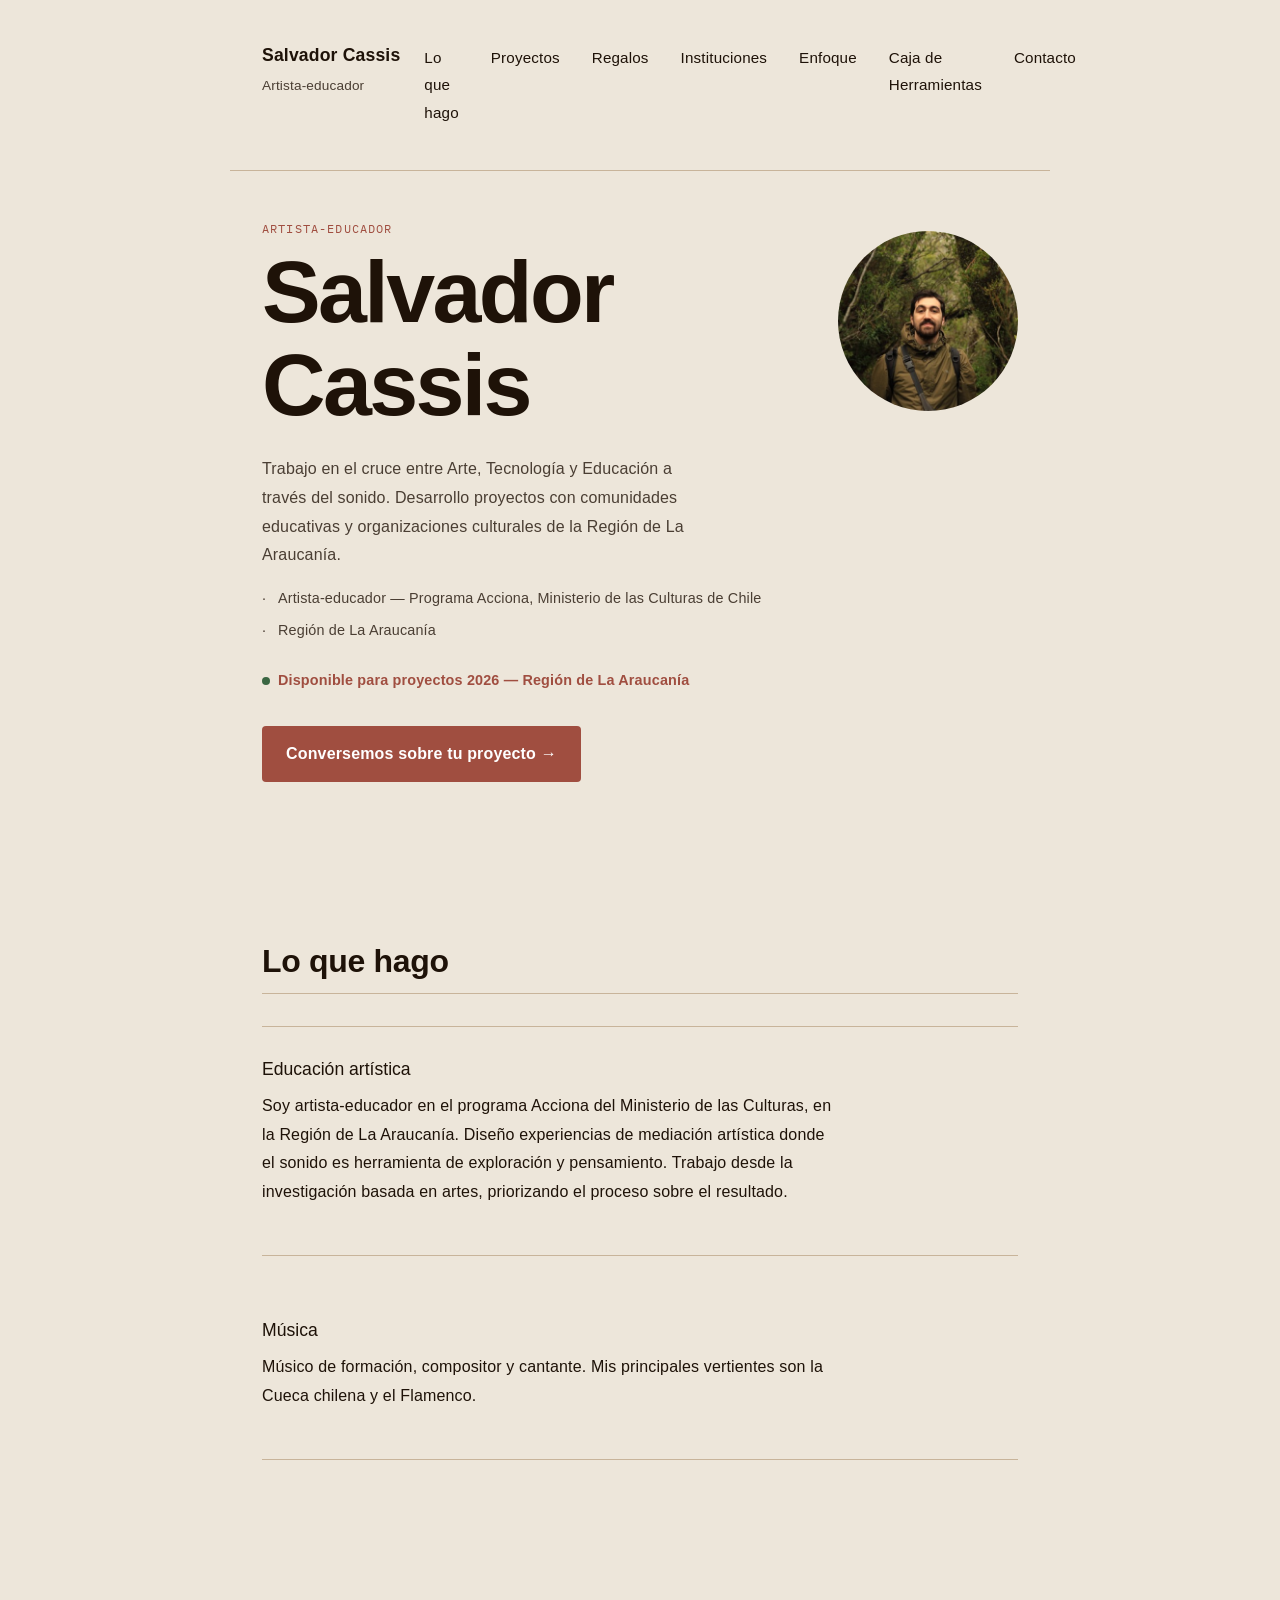
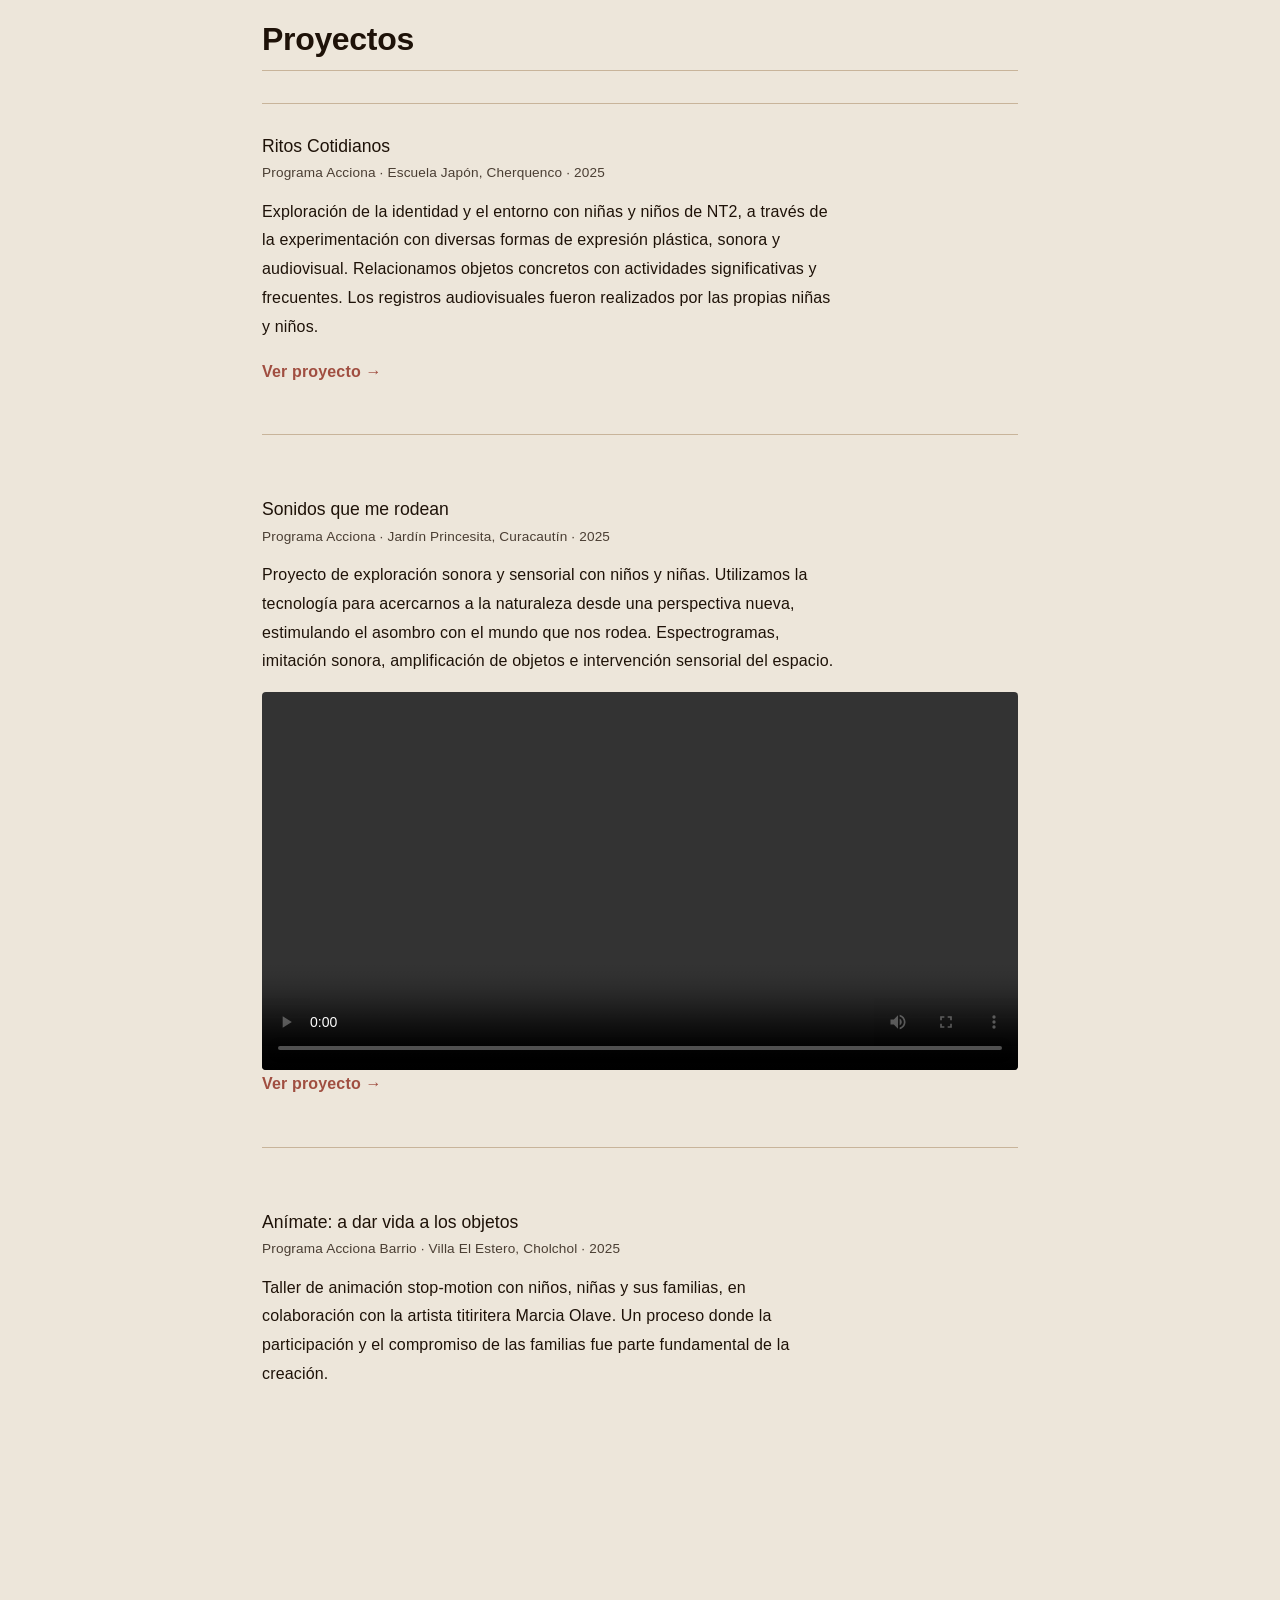
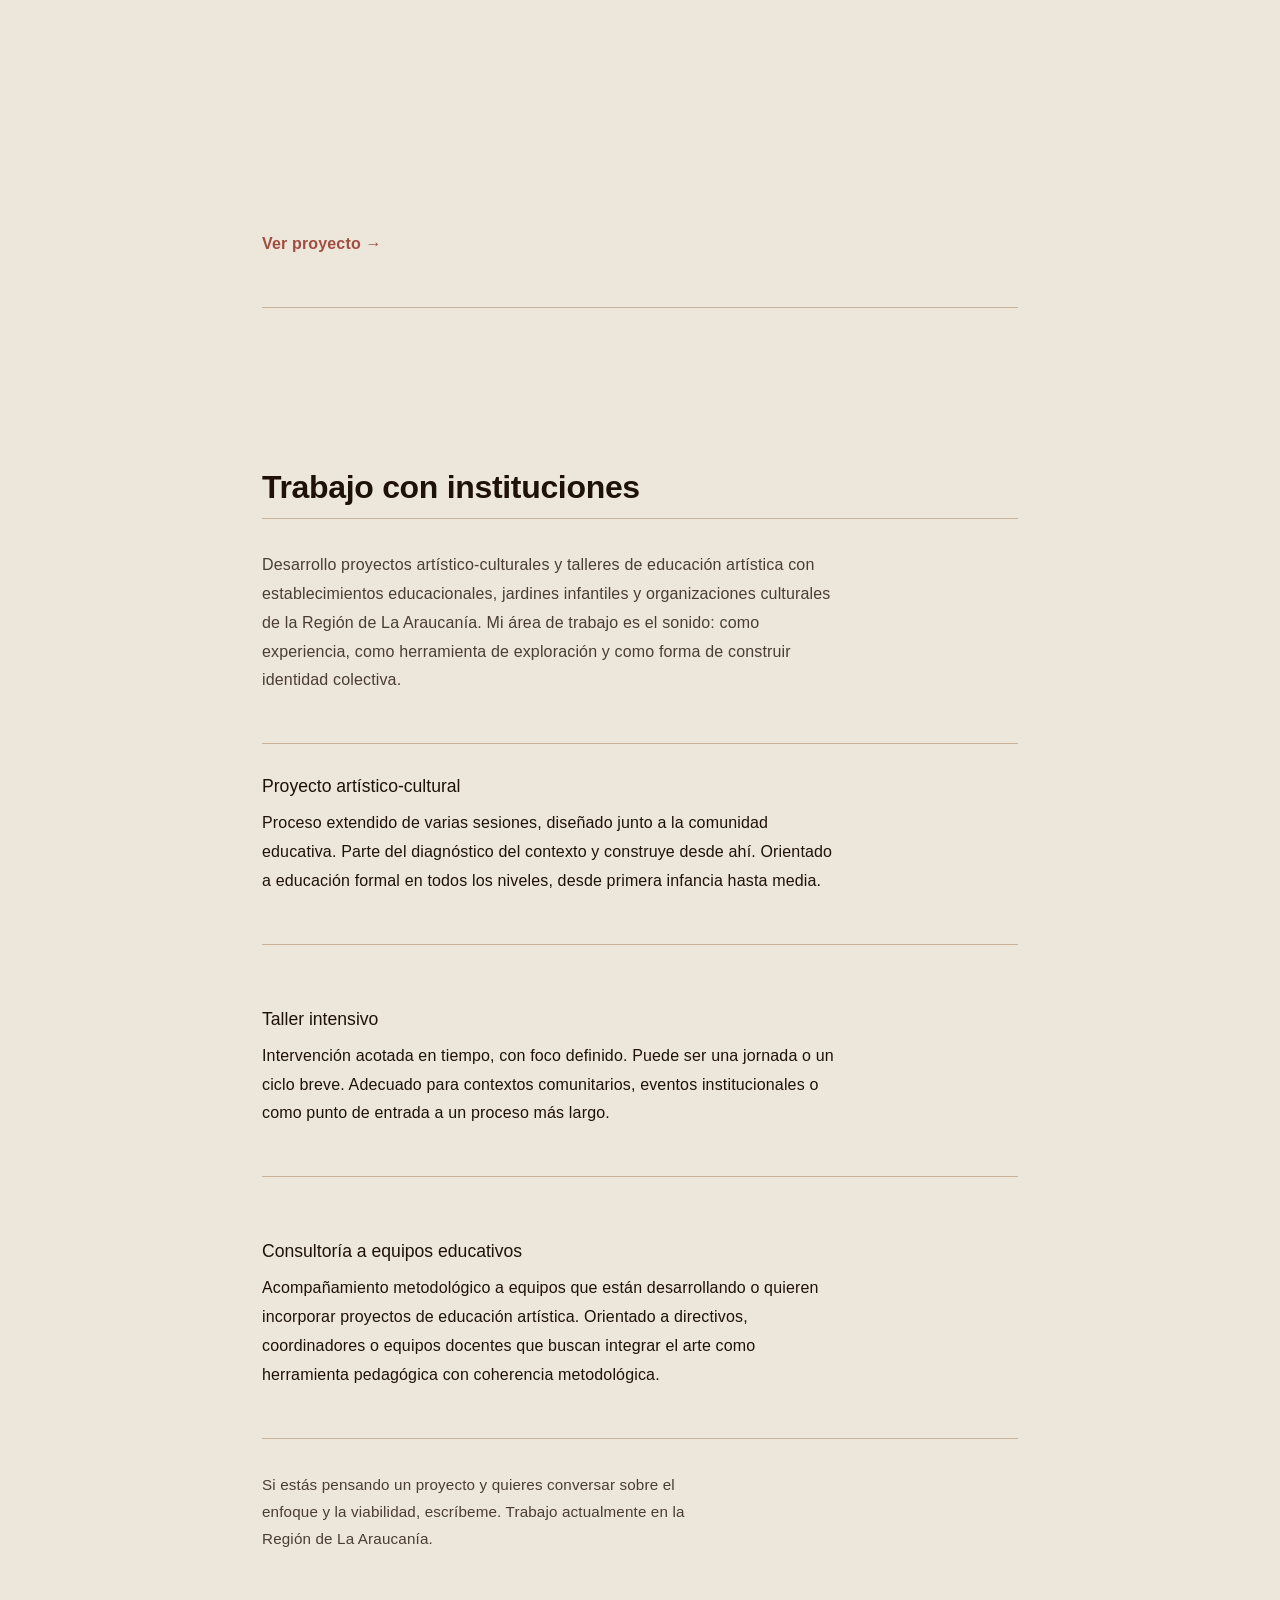
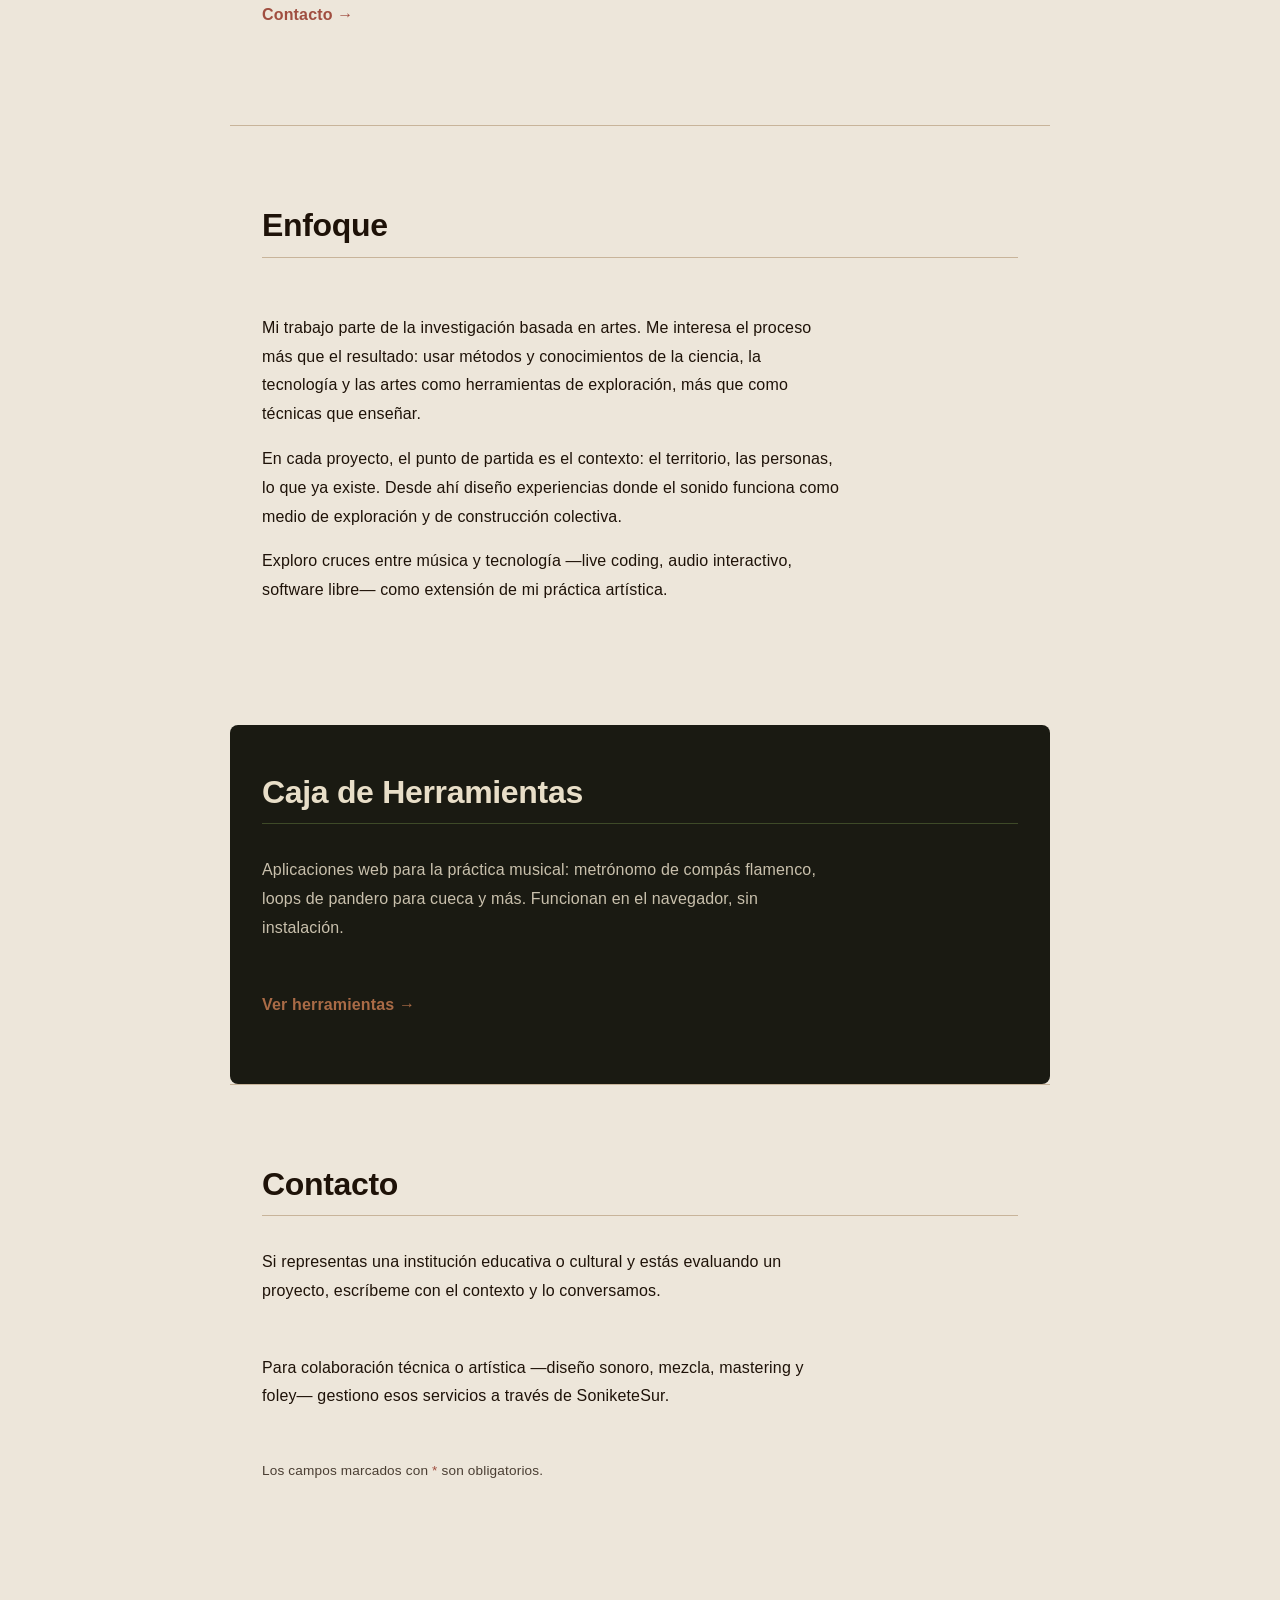
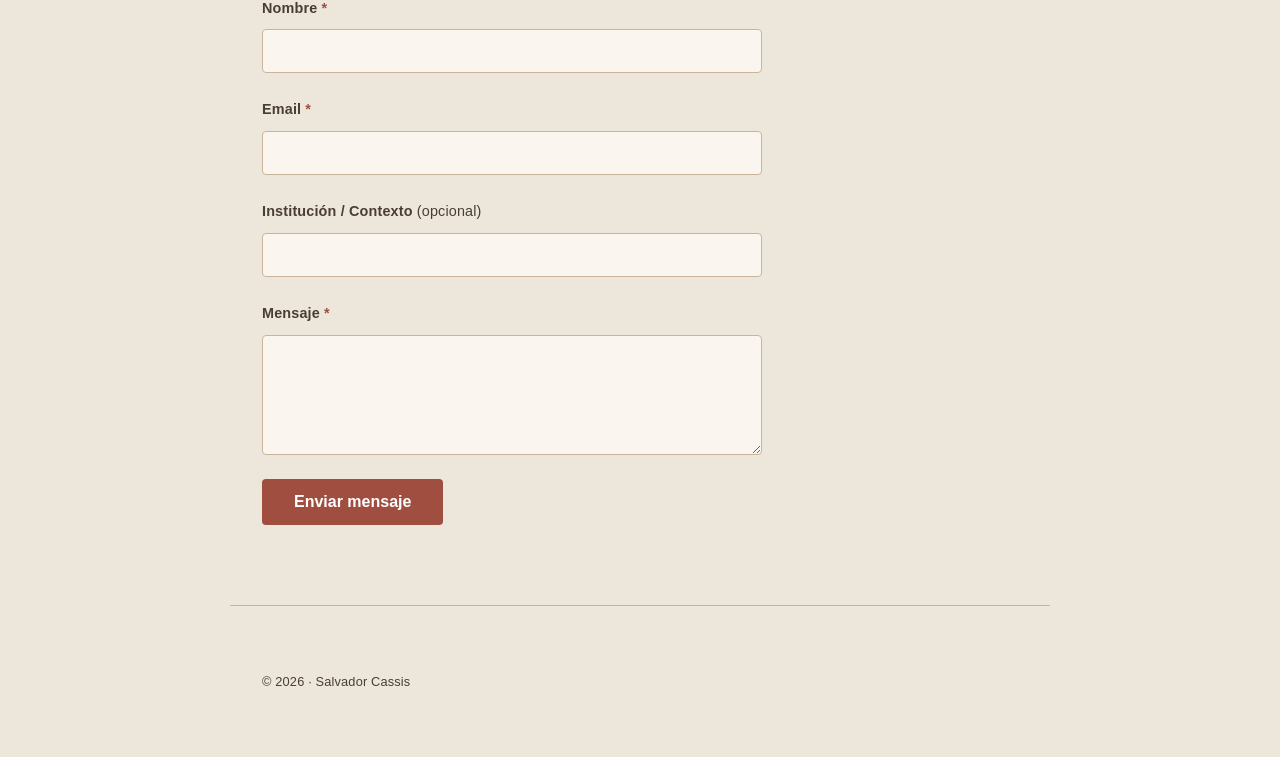
==== commit c7775ca1: "Add 'Regalos' gallery page and assets Add a new /regalos/ section: regalos/index.html implements a r" ====
--- a/index.html
+++ b/index.html
@@ -59,6 +59,7 @@
         <ul>
           <li><a href="#practica">Lo que hago</a></li>
           <li><a href="#proyectos">Proyectos</a></li>
+          <li><a href="/regalos/">Regalos</a></li>
           <li><a href="#instituciones">Instituciones</a></li>
           <li><a href="#enfoque">Enfoque</a></li>
           <li><a href="/lab">Caja de Herramientas</a></li>
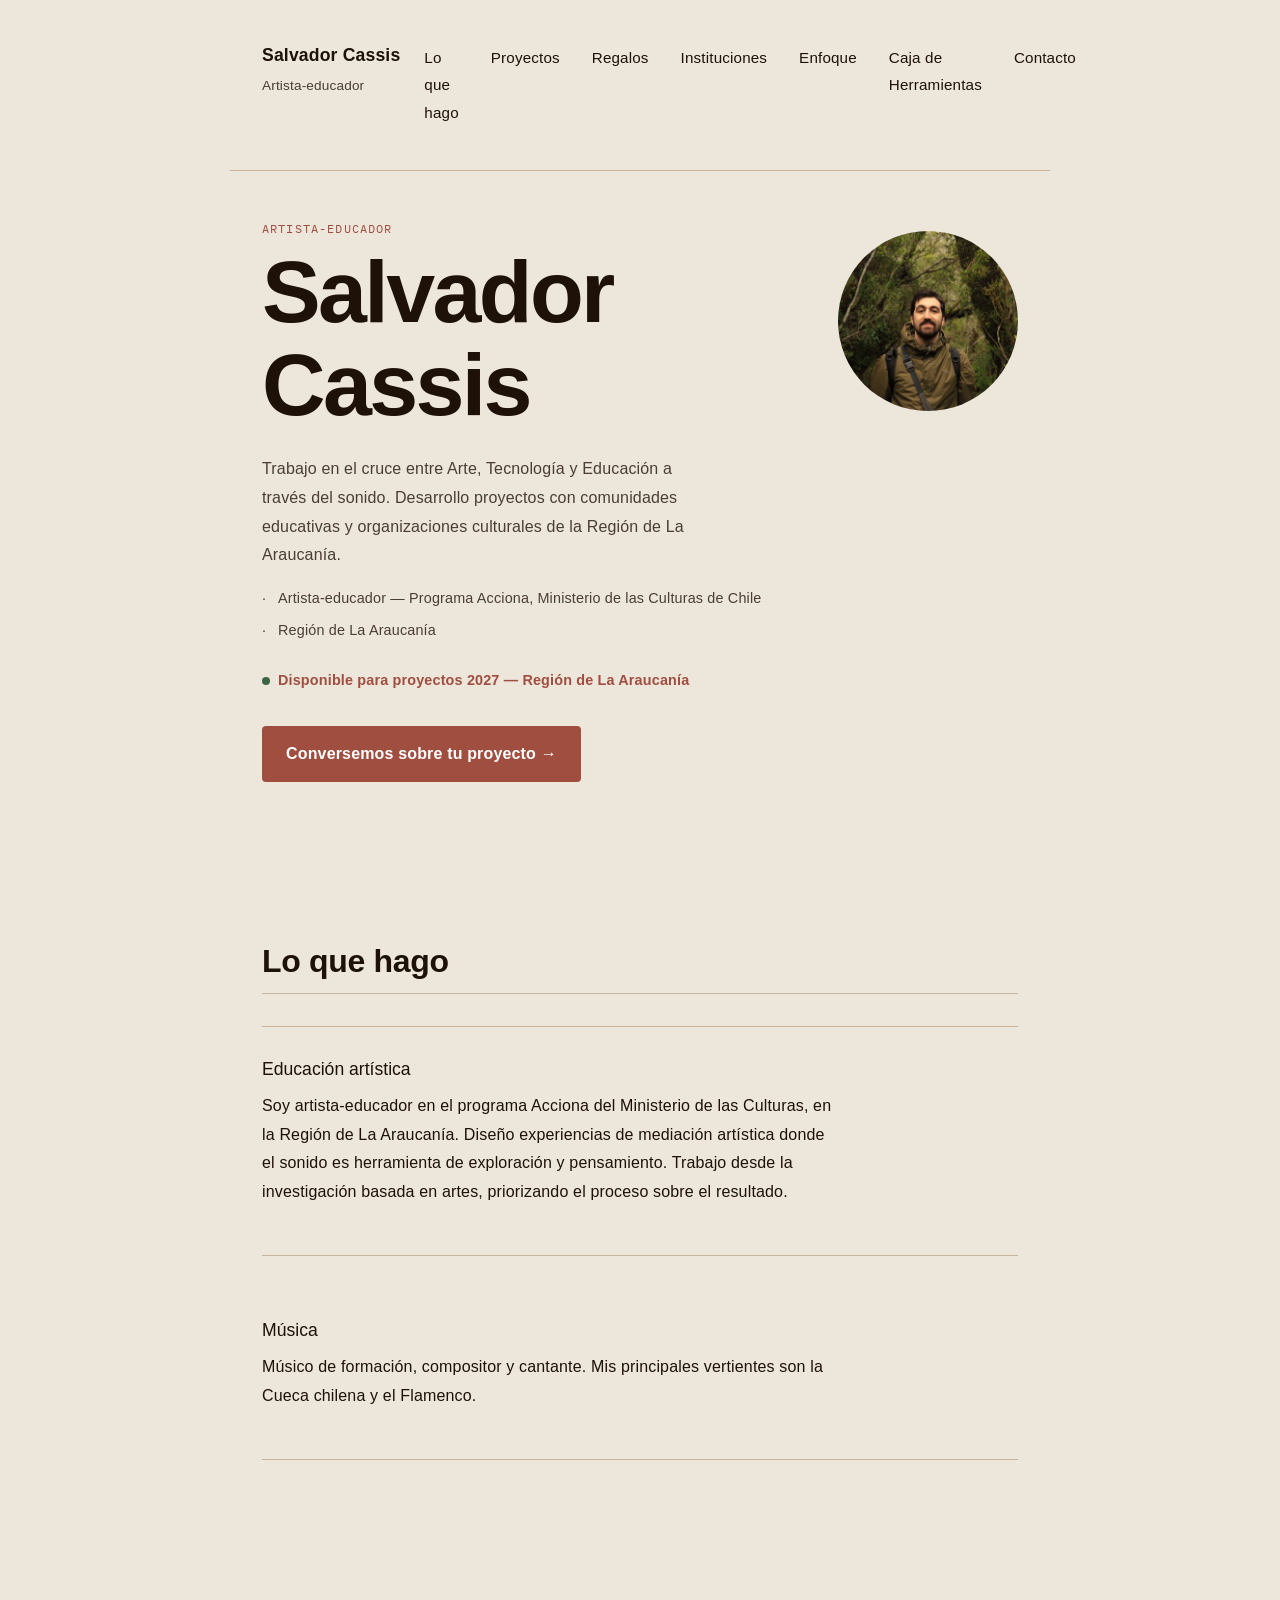
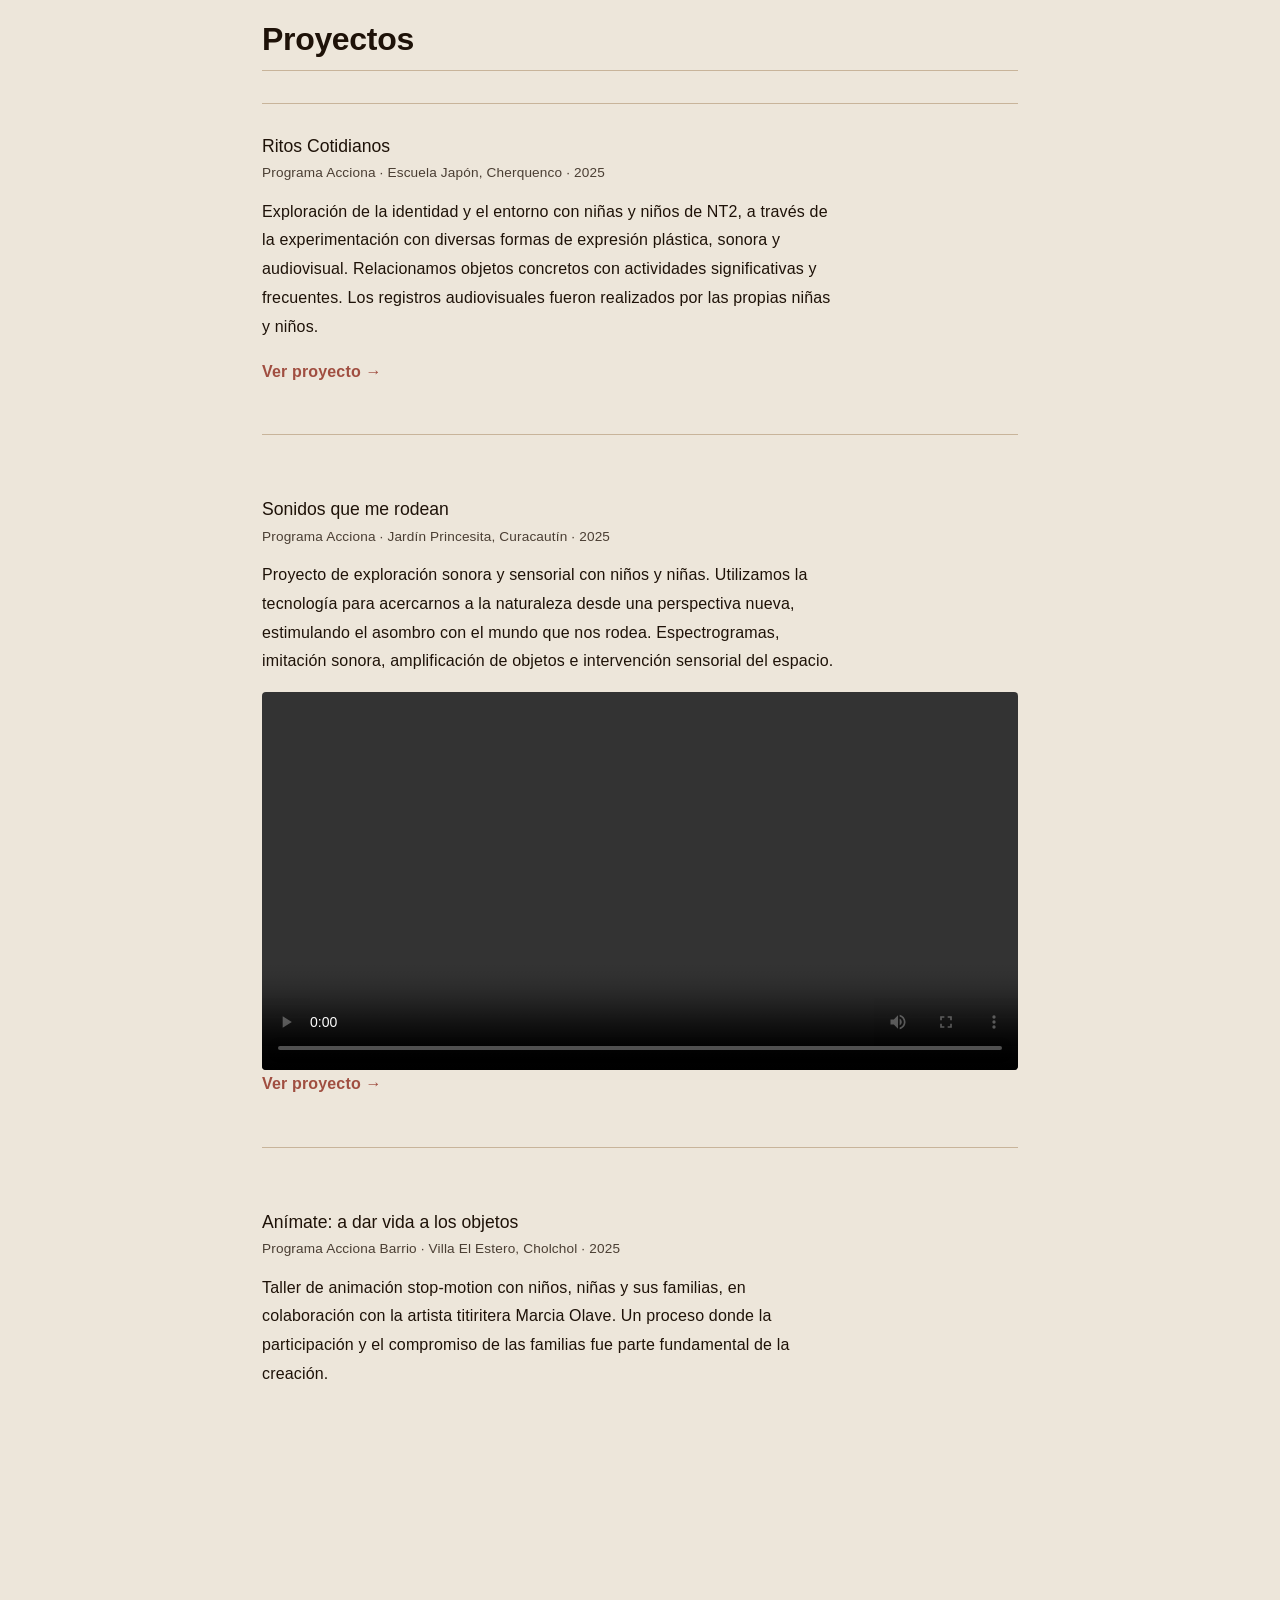
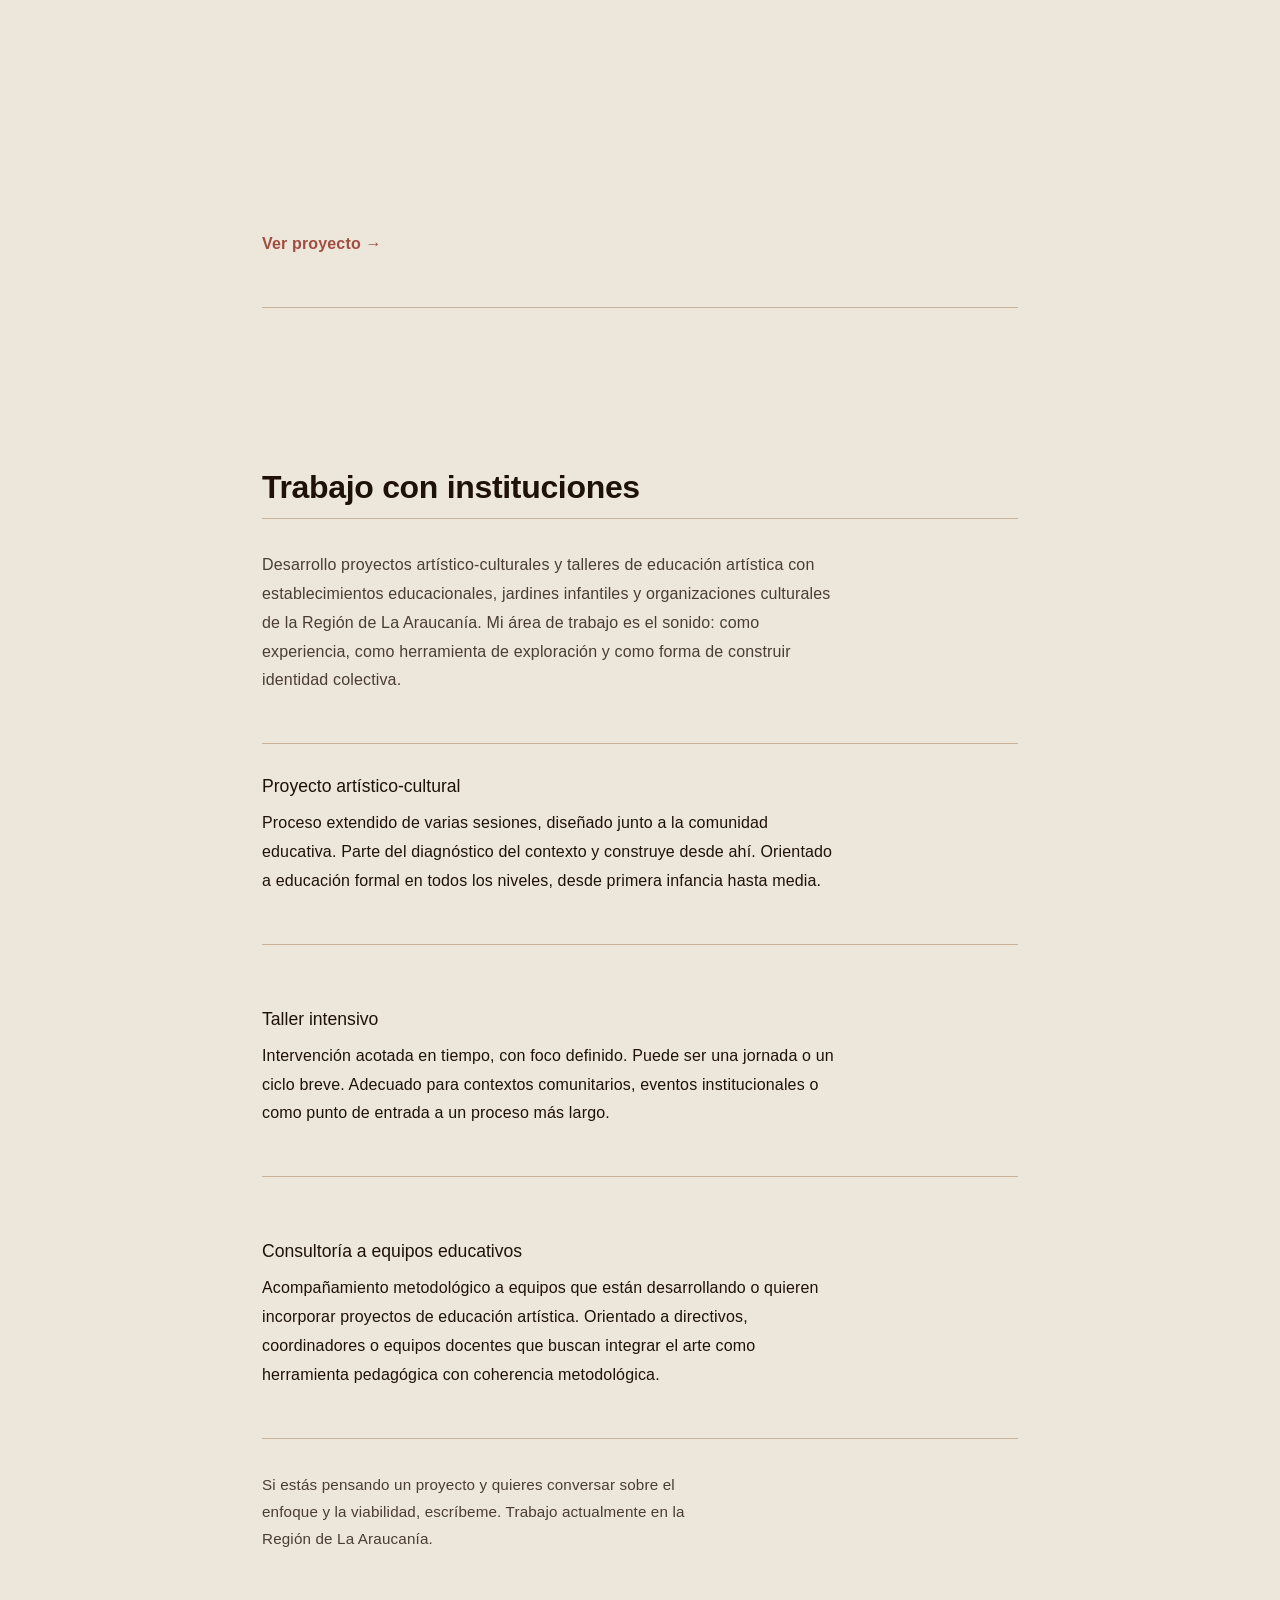
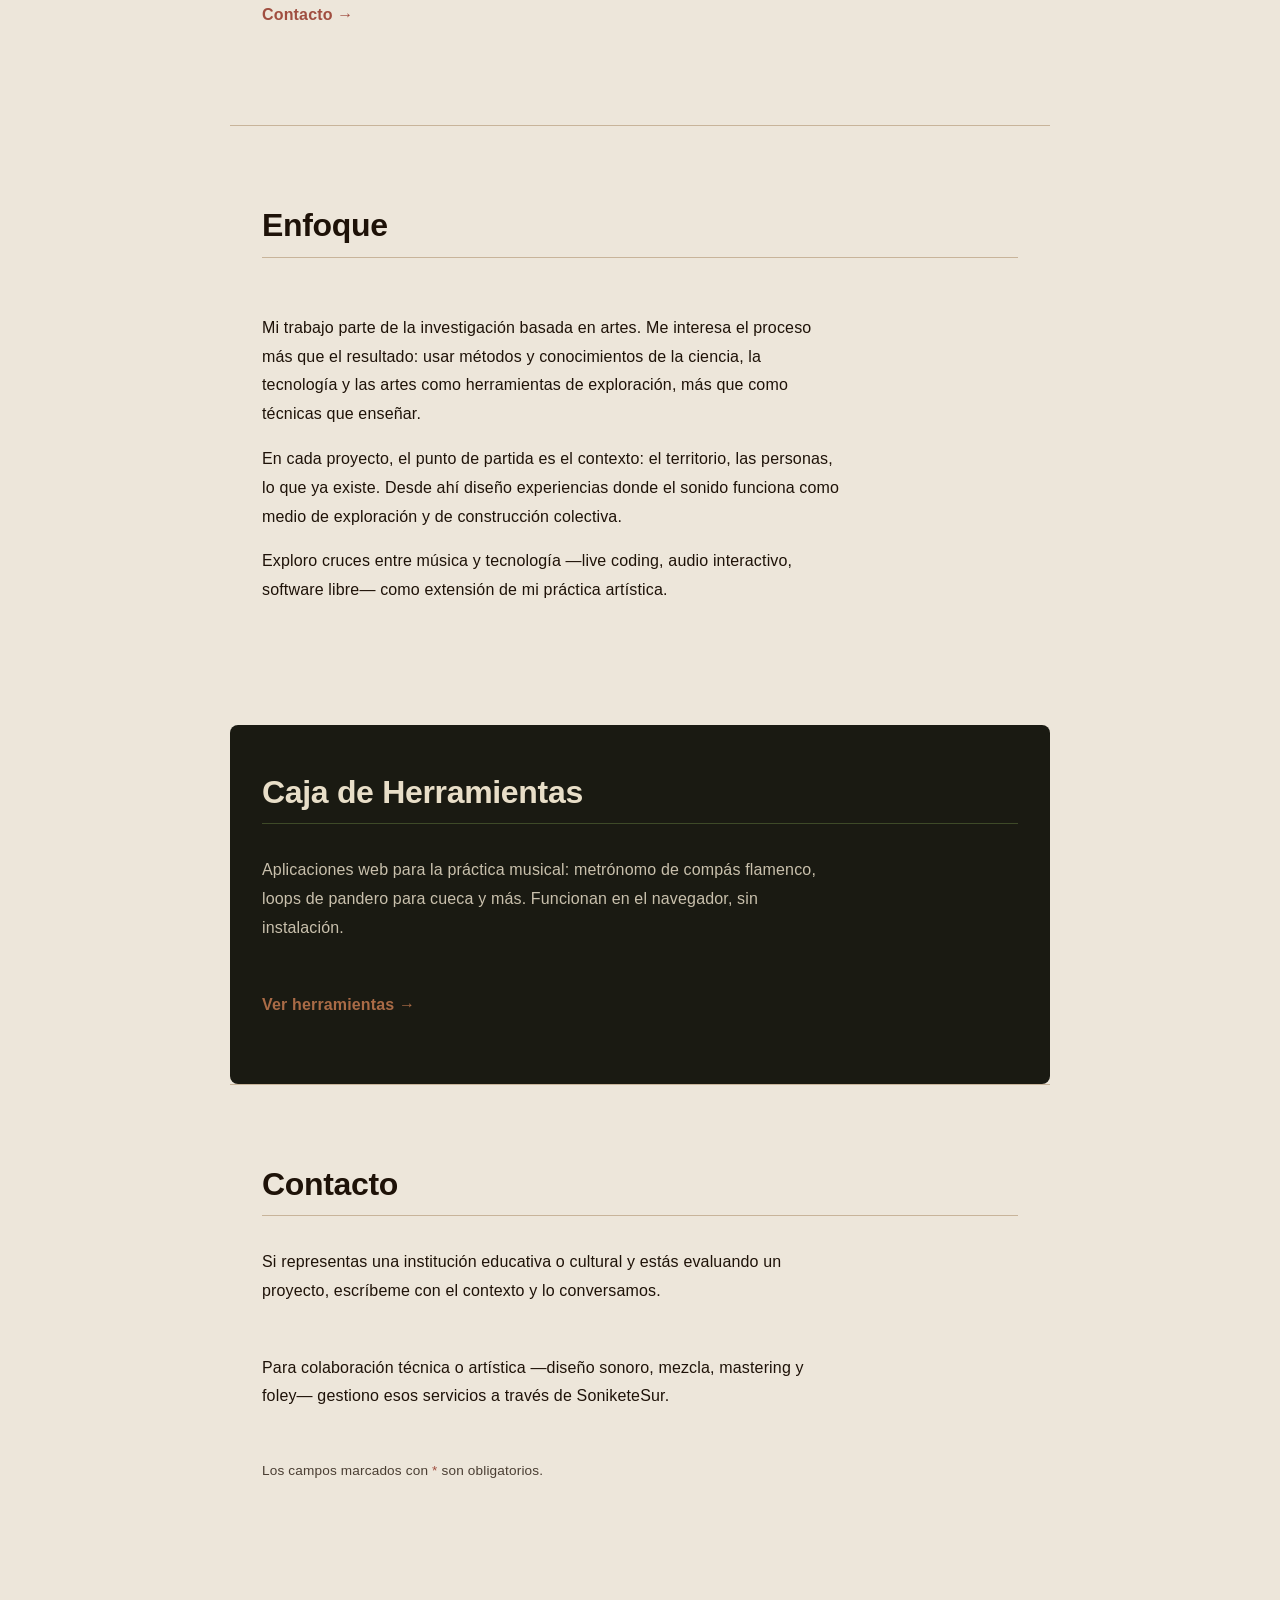
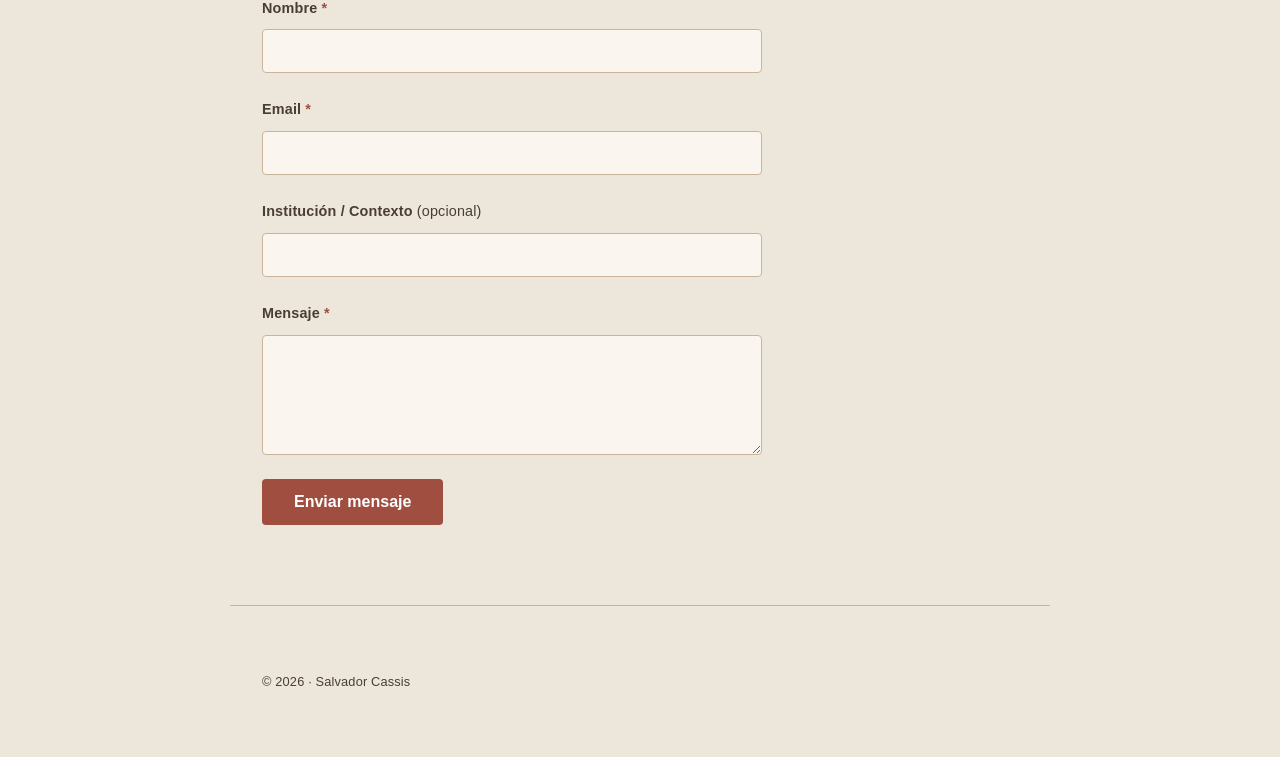
==== commit ecd3524c: "SEO: Schema.org en proyectos, sitemap completo, honeypot y disponibilidad 2027 - Schema.org Creative" ====
--- a/index.html
+++ b/index.html
@@ -18,6 +18,9 @@
   <link rel="preconnect" href="https://fonts.gstatic.com" crossorigin>
   <link href="https://fonts.googleapis.com/css2?family=Strichpunkt+Sans:wght@400;500;600;700&family=IBM+Plex+Mono:ital,wght@0,400;1,400&display=swap" rel="stylesheet">
   <link rel="stylesheet" href="style.css">
+  <style>
+    body { transition: background-color 0.8s ease; }
+  </style>
   <script type="application/ld+json">
   {
     "@context": "https://schema.org",
@@ -73,7 +76,7 @@
   <main id="contenido">
 
     <!-- HERO -->
-    <section id="hero">
+    <section id="hero" data-bg="#EDE6DA">
       <div class="hero-text">
         <p class="hero-label">Artista-educador</p>
         <h1>Salvador Cassis</h1>
@@ -84,7 +87,7 @@
           <li>Artista-educador — Programa Acciona, Ministerio de las Culturas de Chile</li>
           <li>Región de La Araucanía</li>
         </ul>
-        <p class="hero-availability">Disponible para proyectos 2026 — Región de La Araucanía</p>
+        <p class="hero-availability">Disponible para proyectos 2027 — Región de La Araucanía</p>
         <a href="#contacto" class="hero-cta">Conversemos sobre tu proyecto →</a>
       </div>
       <div class="hero-visual">
@@ -93,7 +96,7 @@
     </section>
 
     <!-- LO QUE HAGO -->
-    <section id="practica">
+    <section id="practica" data-bg="#E2D9CA">
       <h2>Lo que hago</h2>
 
       <article>
@@ -113,7 +116,7 @@
     </section>
 
     <!-- PROYECTOS -->
-    <section id="proyectos">
+    <section id="proyectos" data-bg="#EDE6DA">
       <h2>Proyectos</h2>
 
       <article>
@@ -152,7 +155,7 @@
     </section>
 
     <!-- TRABAJO CON INSTITUCIONES -->
-    <section id="instituciones">
+    <section id="instituciones" data-bg="#E2D9CA">
       <h2>Trabajo con instituciones</h2>
 
       <p class="section-intro">
@@ -187,7 +190,7 @@
     </section>
 
     <!-- ENFOQUE -->
-    <section id="enfoque">
+    <section id="enfoque" data-bg="#EDE6DA">
       <h2>Enfoque</h2>
 
       <article>
@@ -204,7 +207,7 @@
     </section>
 
     <!-- CAJA DE HERRAMIENTAS -->
-    <section id="lab-callout" class="callout">
+    <section id="lab-callout" class="callout" data-bg="#1A1A12">
       <h2>Caja de Herramientas</h2>
       <p>
         Aplicaciones web para la práctica musical: metrónomo de compás flamenco, loops de pandero para cueca y más. Funcionan en el navegador, sin instalación.
@@ -213,7 +216,7 @@
     </section>
 
     <!-- CONTACTO -->
-    <section id="contacto">
+    <section id="contacto" data-bg="#EDE6DA">
       <h2>Contacto</h2>
       <p>
         Si representas una institución educativa o cultural y estás evaluando un proyecto, escríbeme con el contexto y lo conversamos.
@@ -226,6 +229,8 @@
       <form action="https://api.web3forms.com/submit" method="POST" class="contact-form">
         <input type="hidden" name="access_key" value="865db929-b759-41d5-b3eb-de1a8b7e60d1">
         <input type="hidden" name="subject" value="Nuevo mensaje desde salvadorcassis.com">
+        <!-- Honeypot anti-spam (Web3Forms): los humanos no lo ven; si un bot lo marca, se descarta el envío -->
+        <input type="checkbox" name="botcheck" class="hidden" tabindex="-1" autocomplete="off" aria-hidden="true" style="display:none">
 
         <div class="form-group">
           <label for="nombre">Nombre <span aria-hidden="true" style="color:var(--color-accent)">*</span></label>
@@ -277,6 +282,16 @@
         }
       });
     });
+
+    const bgObserver = new IntersectionObserver((entries) => {
+      entries.forEach(entry => {
+        if (entry.isIntersecting) {
+          document.body.style.backgroundColor = entry.target.dataset.bg;
+        }
+      });
+    }, { rootMargin: '-40% 0px -40% 0px', threshold: 0 });
+
+    document.querySelectorAll('section[data-bg]').forEach(s => bgObserver.observe(s));
 
     const form = document.querySelector('.contact-form');
     const formStatus = document.getElementById('form-status');
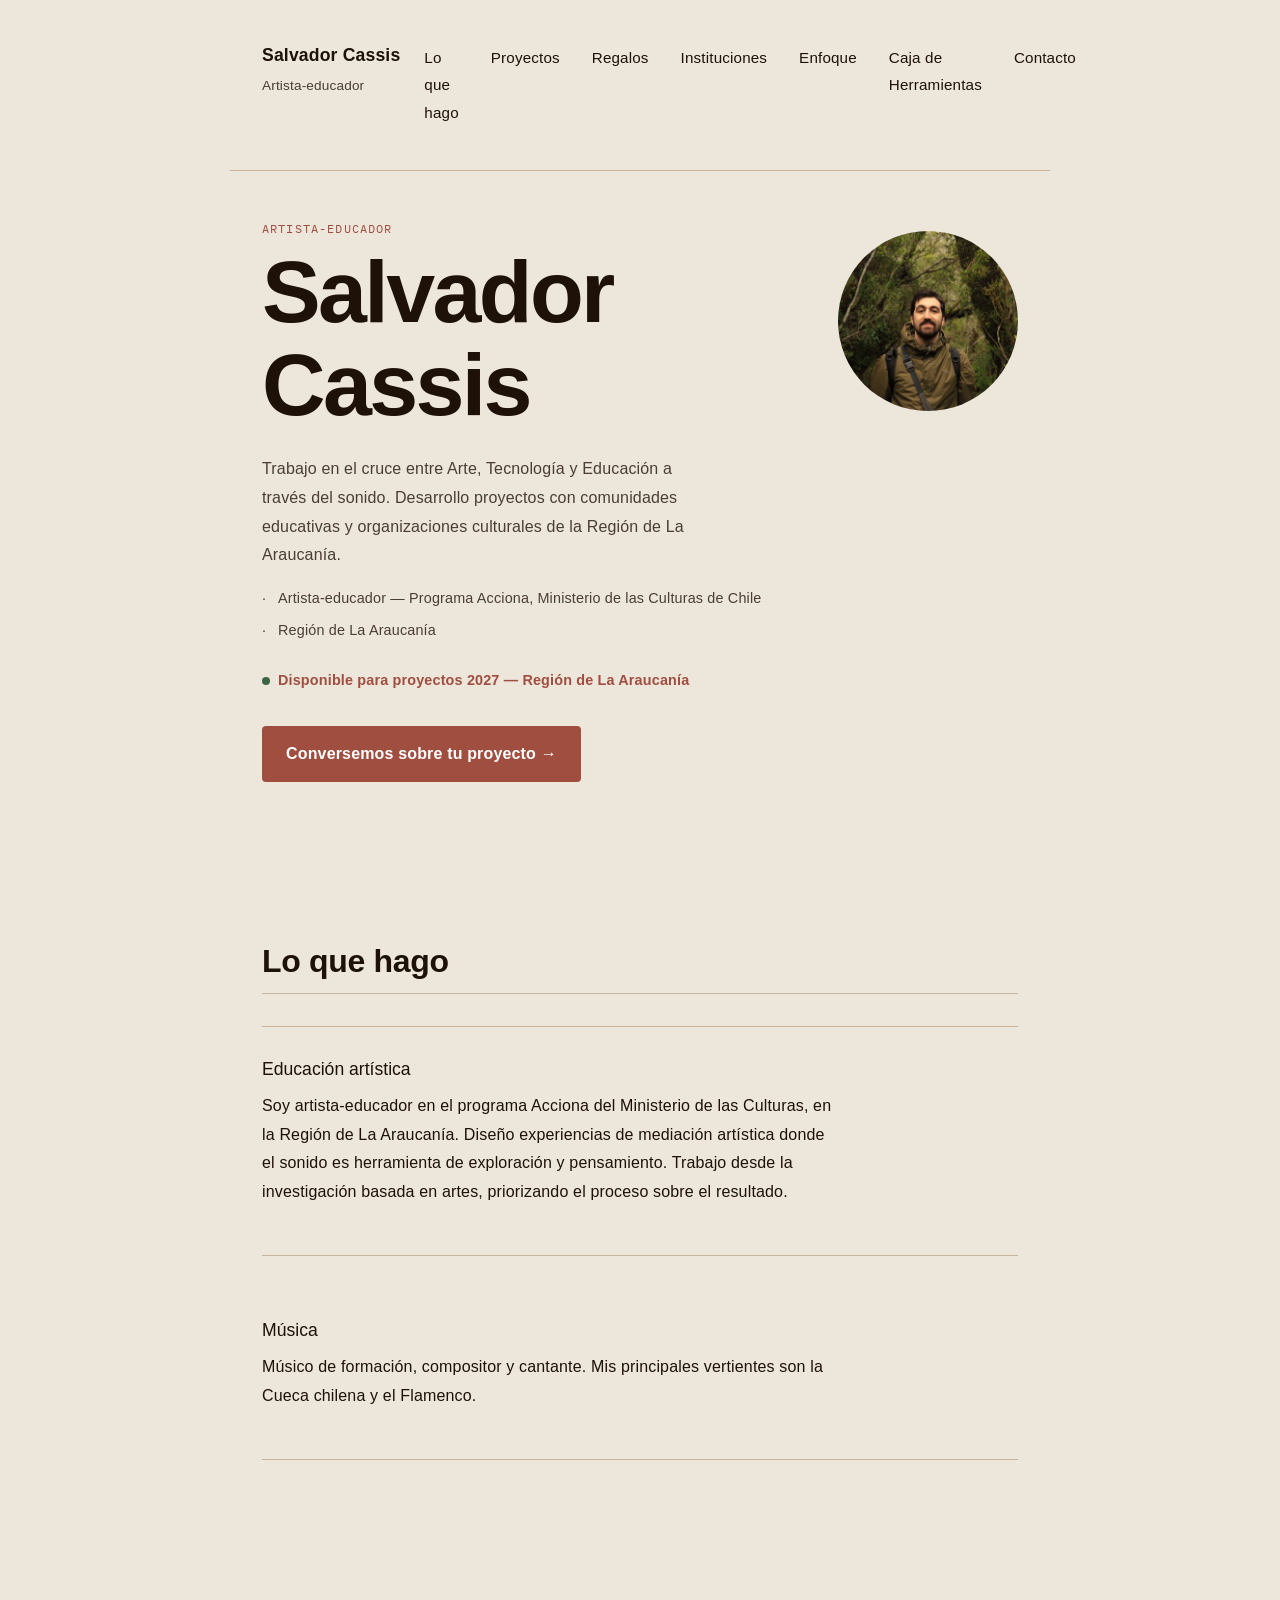
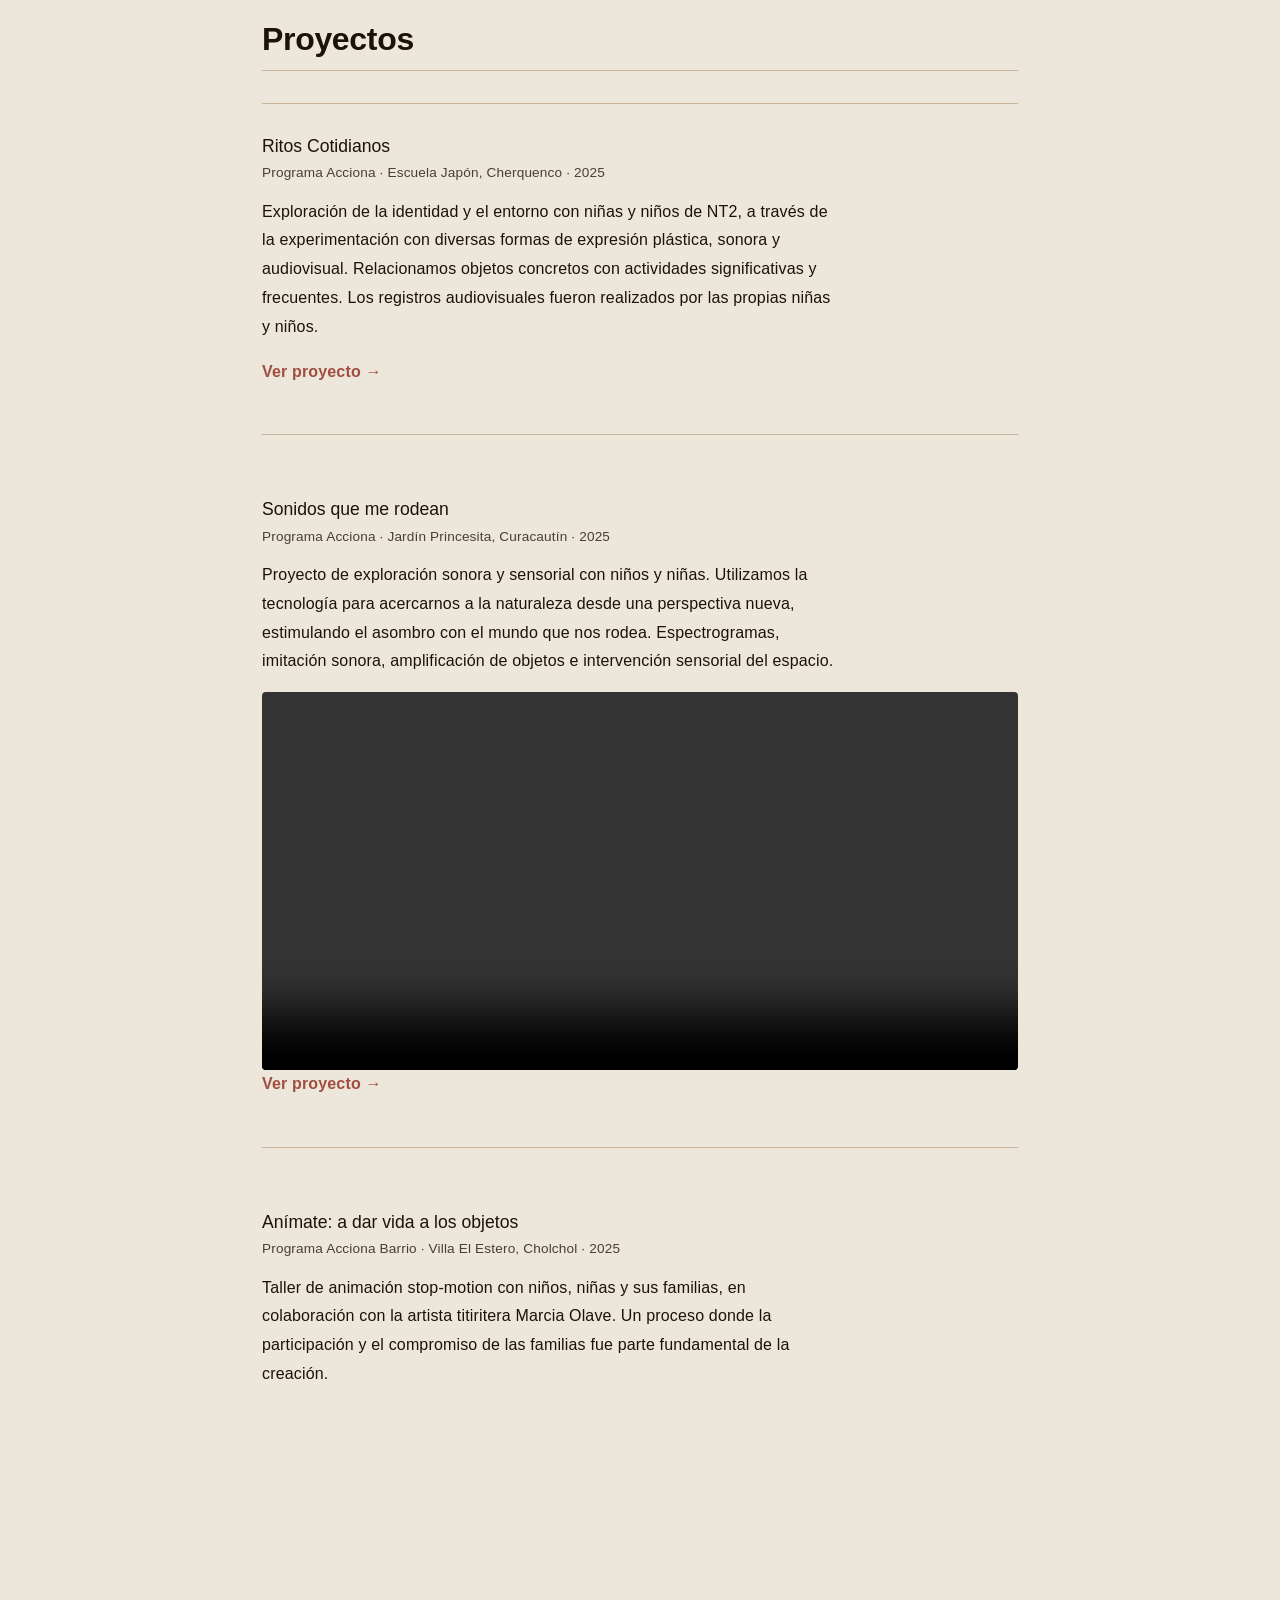
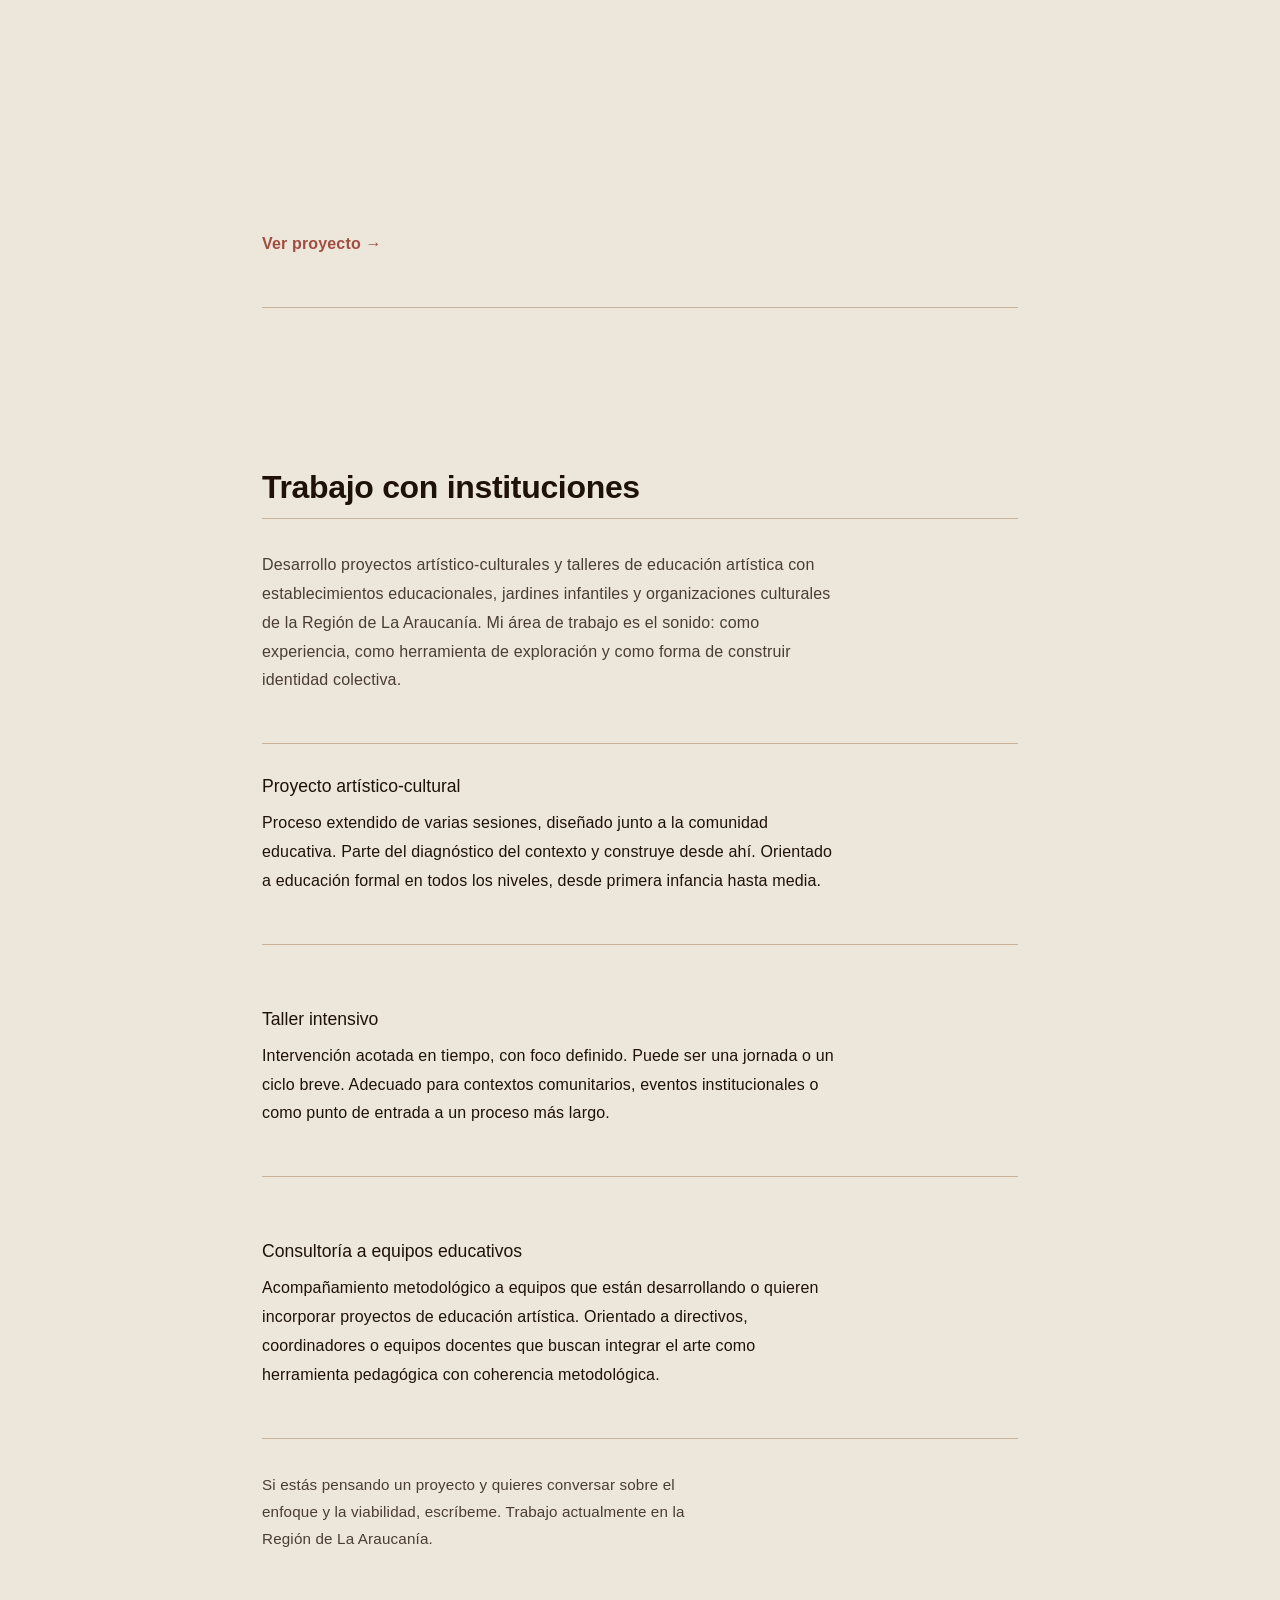
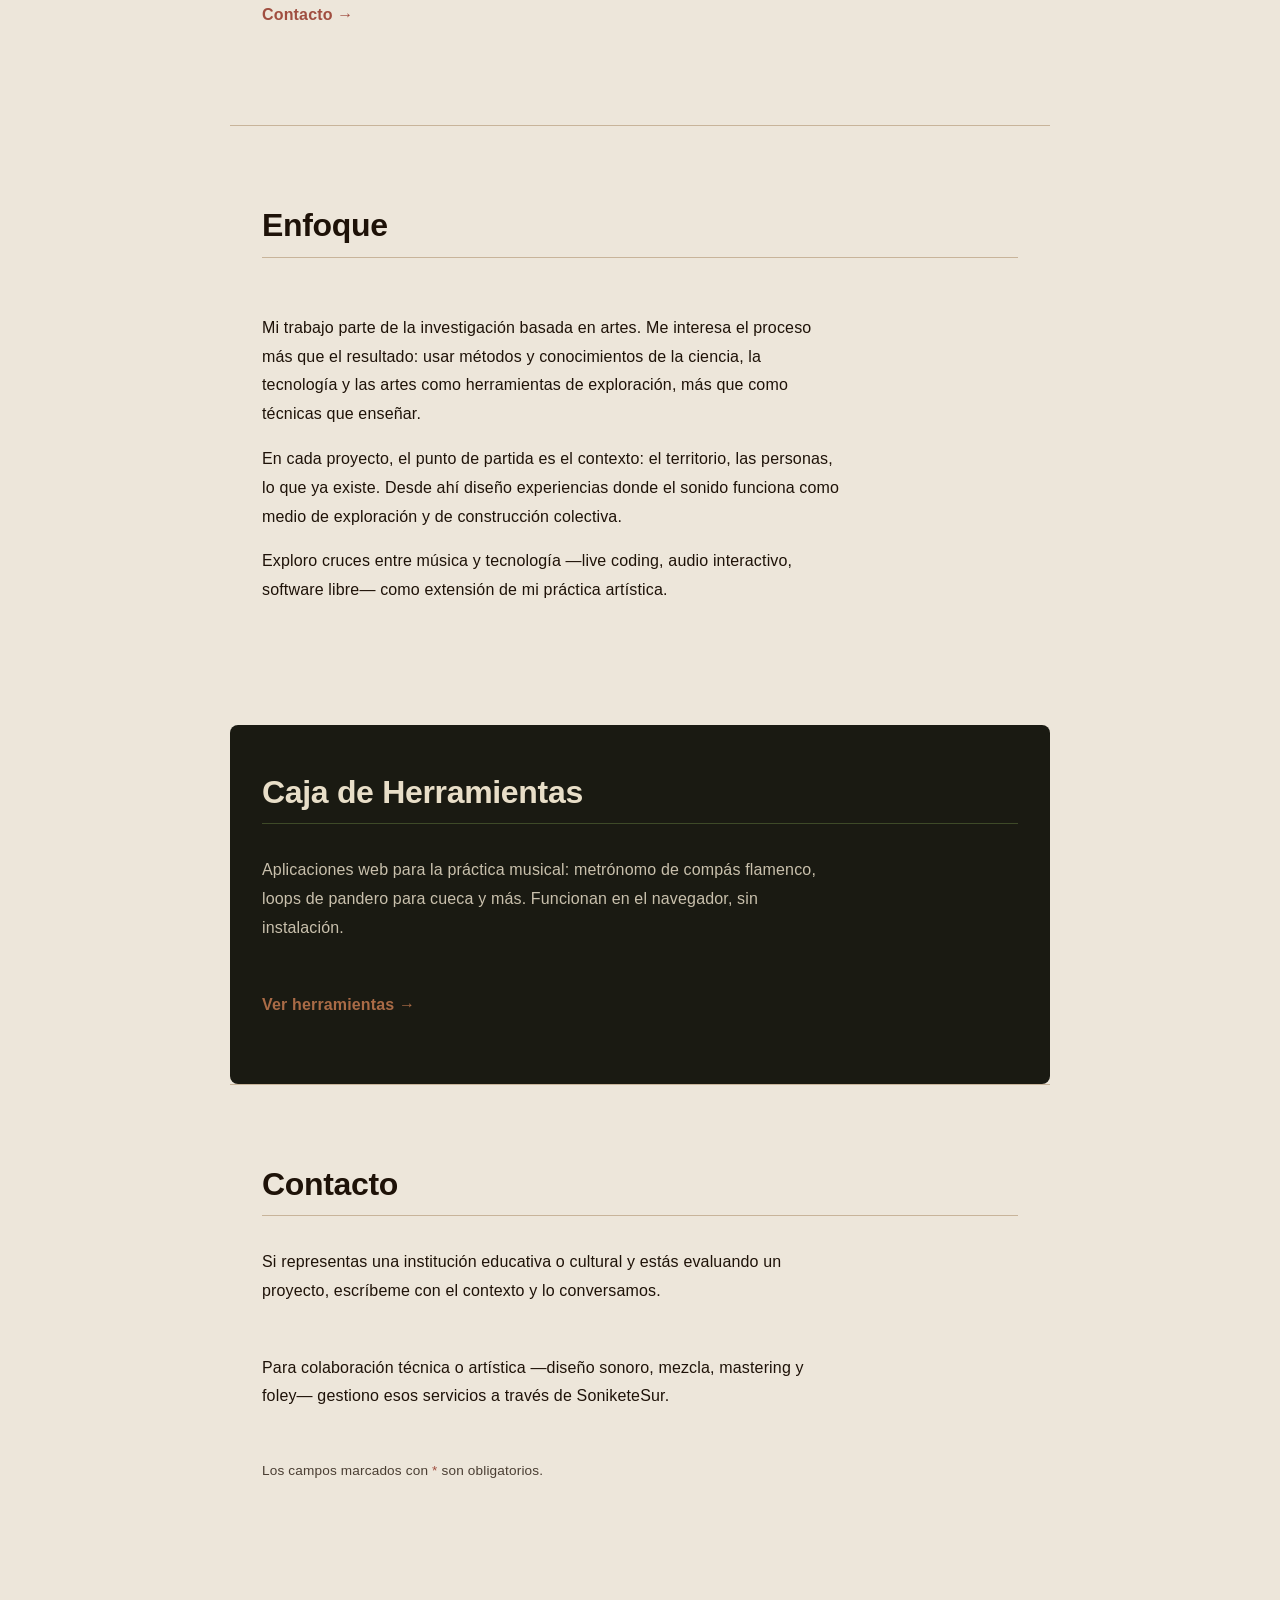
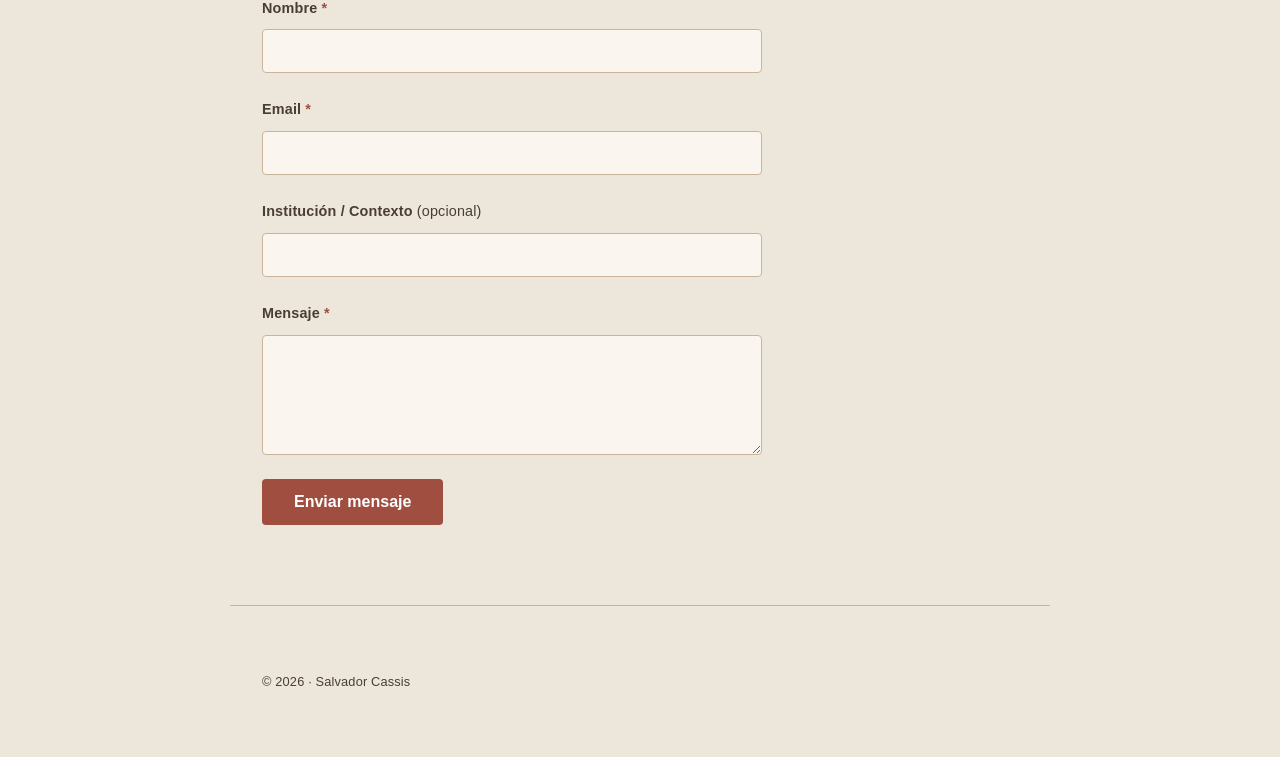
==== commit a9b017ac: "fix: limpia todos los errores de html-validate en el sitio - aria-label "Navegación principal" en el" ====
--- a/index.html
+++ b/index.html
@@ -224,31 +224,31 @@
       <p>
         Para colaboración técnica o artística —diseño sonoro, mezcla, mastering y foley— gestiono esos servicios a través de <a href="https://soniketesur.com" target="_blank" rel="noopener noreferrer">SoniketeSur</a>.
       </p>
-      <p style="font-size:0.85rem;color:var(--color-text-muted)">Los campos marcados con <span aria-hidden="true" style="color:var(--color-accent)">*</span> son obligatorios.</p>
+      <p class="form-note">Los campos marcados con <span aria-hidden="true" class="required-mark">*</span> son obligatorios.</p>
       <div role="status" aria-live="polite" id="form-status"></div>
       <form action="https://api.web3forms.com/submit" method="POST" class="contact-form">
         <input type="hidden" name="access_key" value="865db929-b759-41d5-b3eb-de1a8b7e60d1">
         <input type="hidden" name="subject" value="Nuevo mensaje desde salvadorcassis.com">
         <!-- Honeypot anti-spam (Web3Forms): los humanos no lo ven; si un bot lo marca, se descarta el envío -->
-        <input type="checkbox" name="botcheck" class="hidden" tabindex="-1" autocomplete="off" aria-hidden="true" style="display:none">
+        <input type="checkbox" name="botcheck" class="honeypot" tabindex="-1" aria-hidden="true">
 
         <div class="form-group">
-          <label for="nombre">Nombre <span aria-hidden="true" style="color:var(--color-accent)">*</span></label>
+          <label for="nombre">Nombre <span aria-hidden="true" class="required-mark">*</span></label>
           <input type="text" id="nombre" name="nombre" required aria-required="true">
         </div>
 
         <div class="form-group">
-          <label for="email">Email <span aria-hidden="true" style="color:var(--color-accent)">*</span></label>
+          <label for="email">Email <span aria-hidden="true" class="required-mark">*</span></label>
           <input type="email" id="email" name="email" required aria-required="true">
         </div>
 
         <div class="form-group">
-          <label for="institucion">Institución / Contexto <span style="font-weight:400;color:var(--color-text-muted)">(opcional)</span></label>
+          <label for="institucion">Institución / Contexto <span class="label-optional">(opcional)</span></label>
           <input type="text" id="institucion" name="institucion">
         </div>
 
         <div class="form-group">
-          <label for="mensaje">Mensaje <span aria-hidden="true" style="color:var(--color-accent)">*</span></label>
+          <label for="mensaje">Mensaje <span aria-hidden="true" class="required-mark">*</span></label>
           <textarea id="mensaje" name="mensaje" rows="5" required aria-required="true"></textarea>
         </div>
 
--- a/style.css
+++ b/style.css
@@ -753,6 +753,24 @@
   max-width: 500px;
 }
 
+.form-note {
+  font-size: 0.85rem;
+  color: var(--color-text-muted);
+}
+
+.required-mark {
+  color: var(--color-accent);
+}
+
+.label-optional {
+  font-weight: 400;
+  color: var(--color-text-muted);
+}
+
+.honeypot {
+  display: none;
+}
+
 .form-group {
   display: flex;
   flex-direction: column;
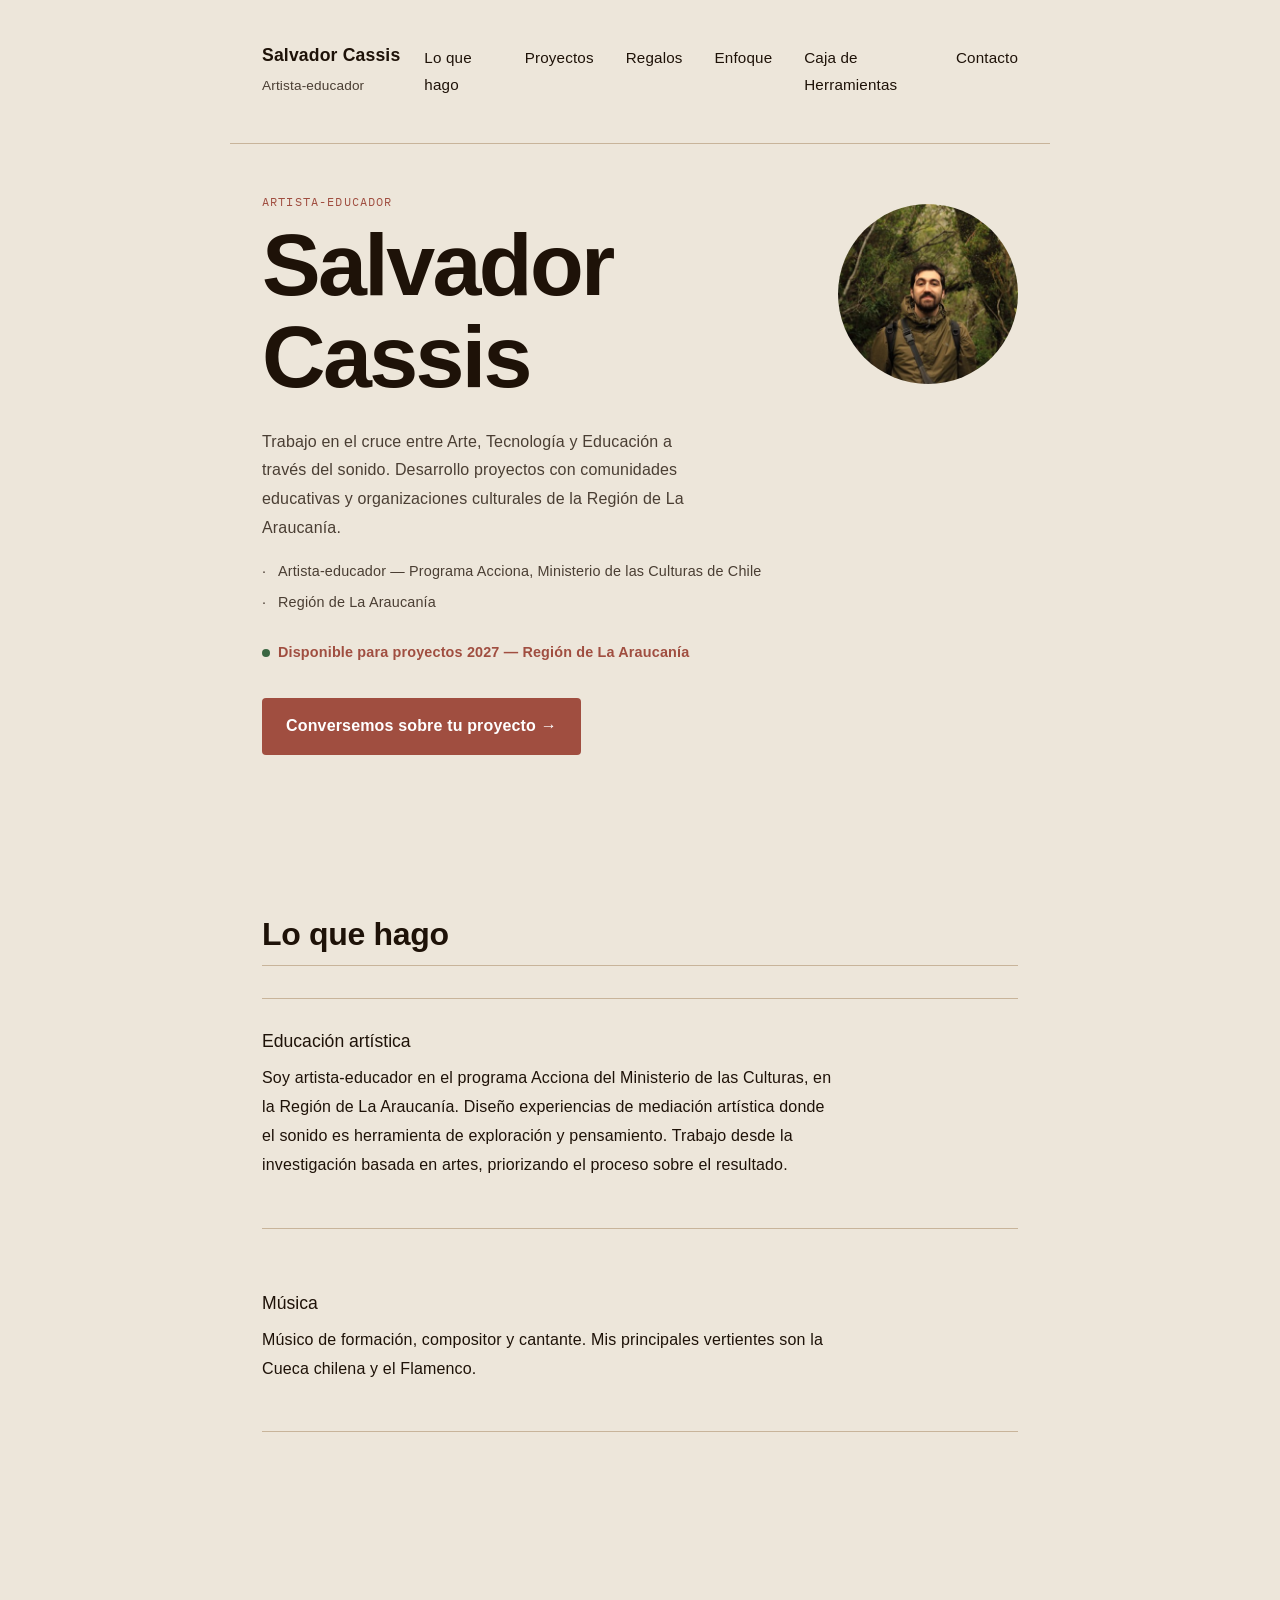
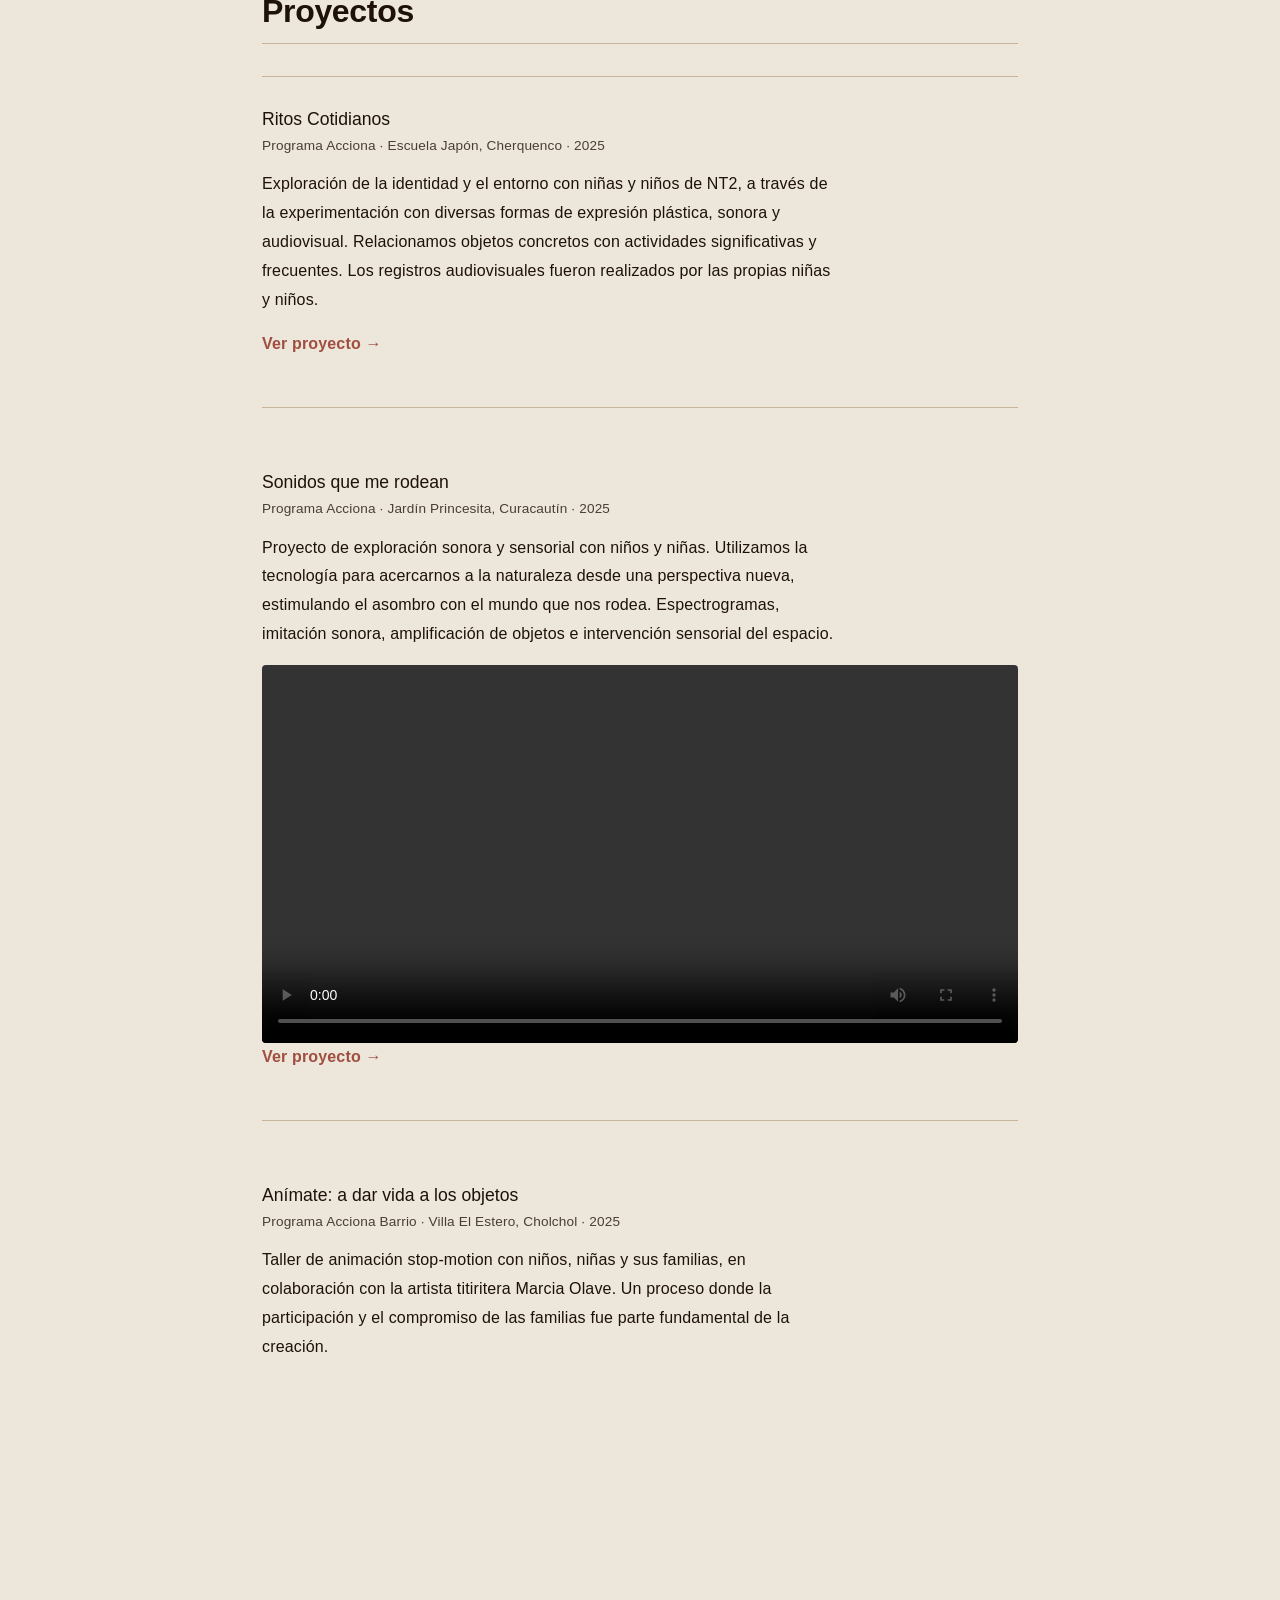
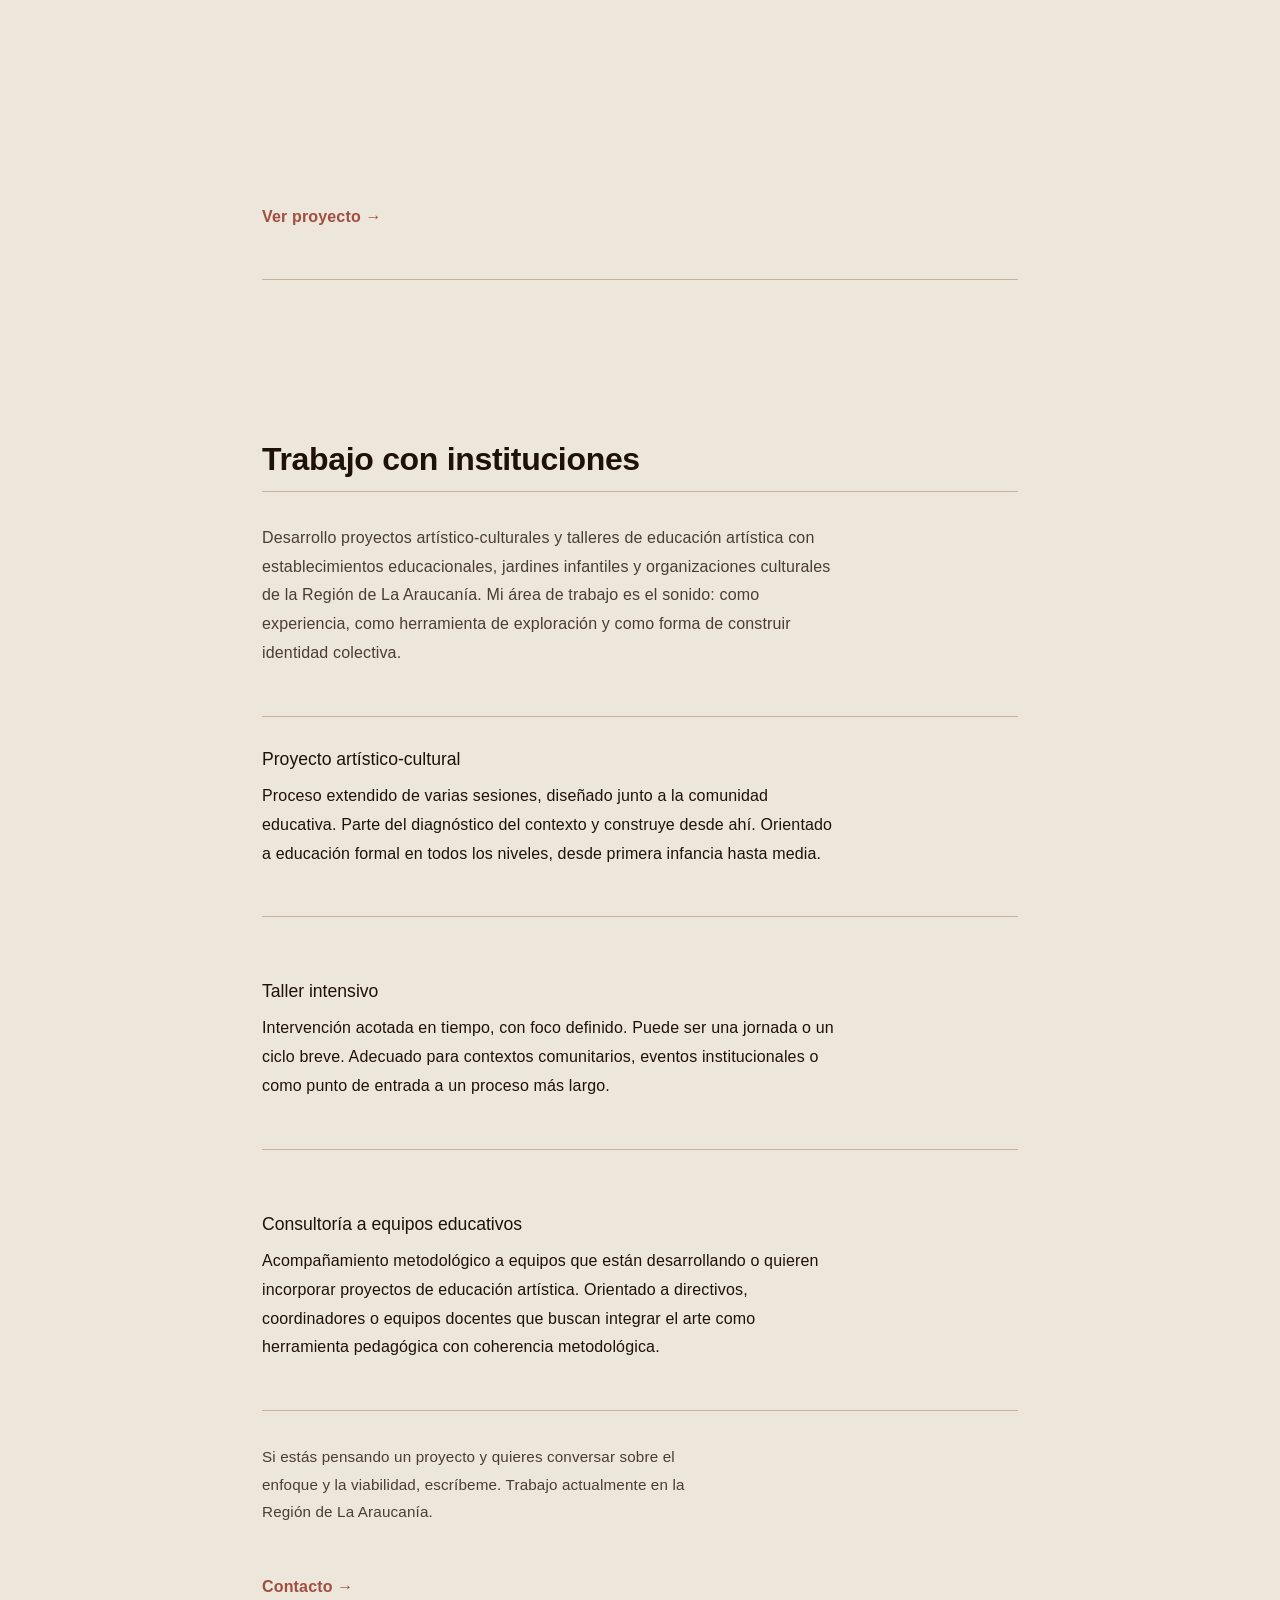
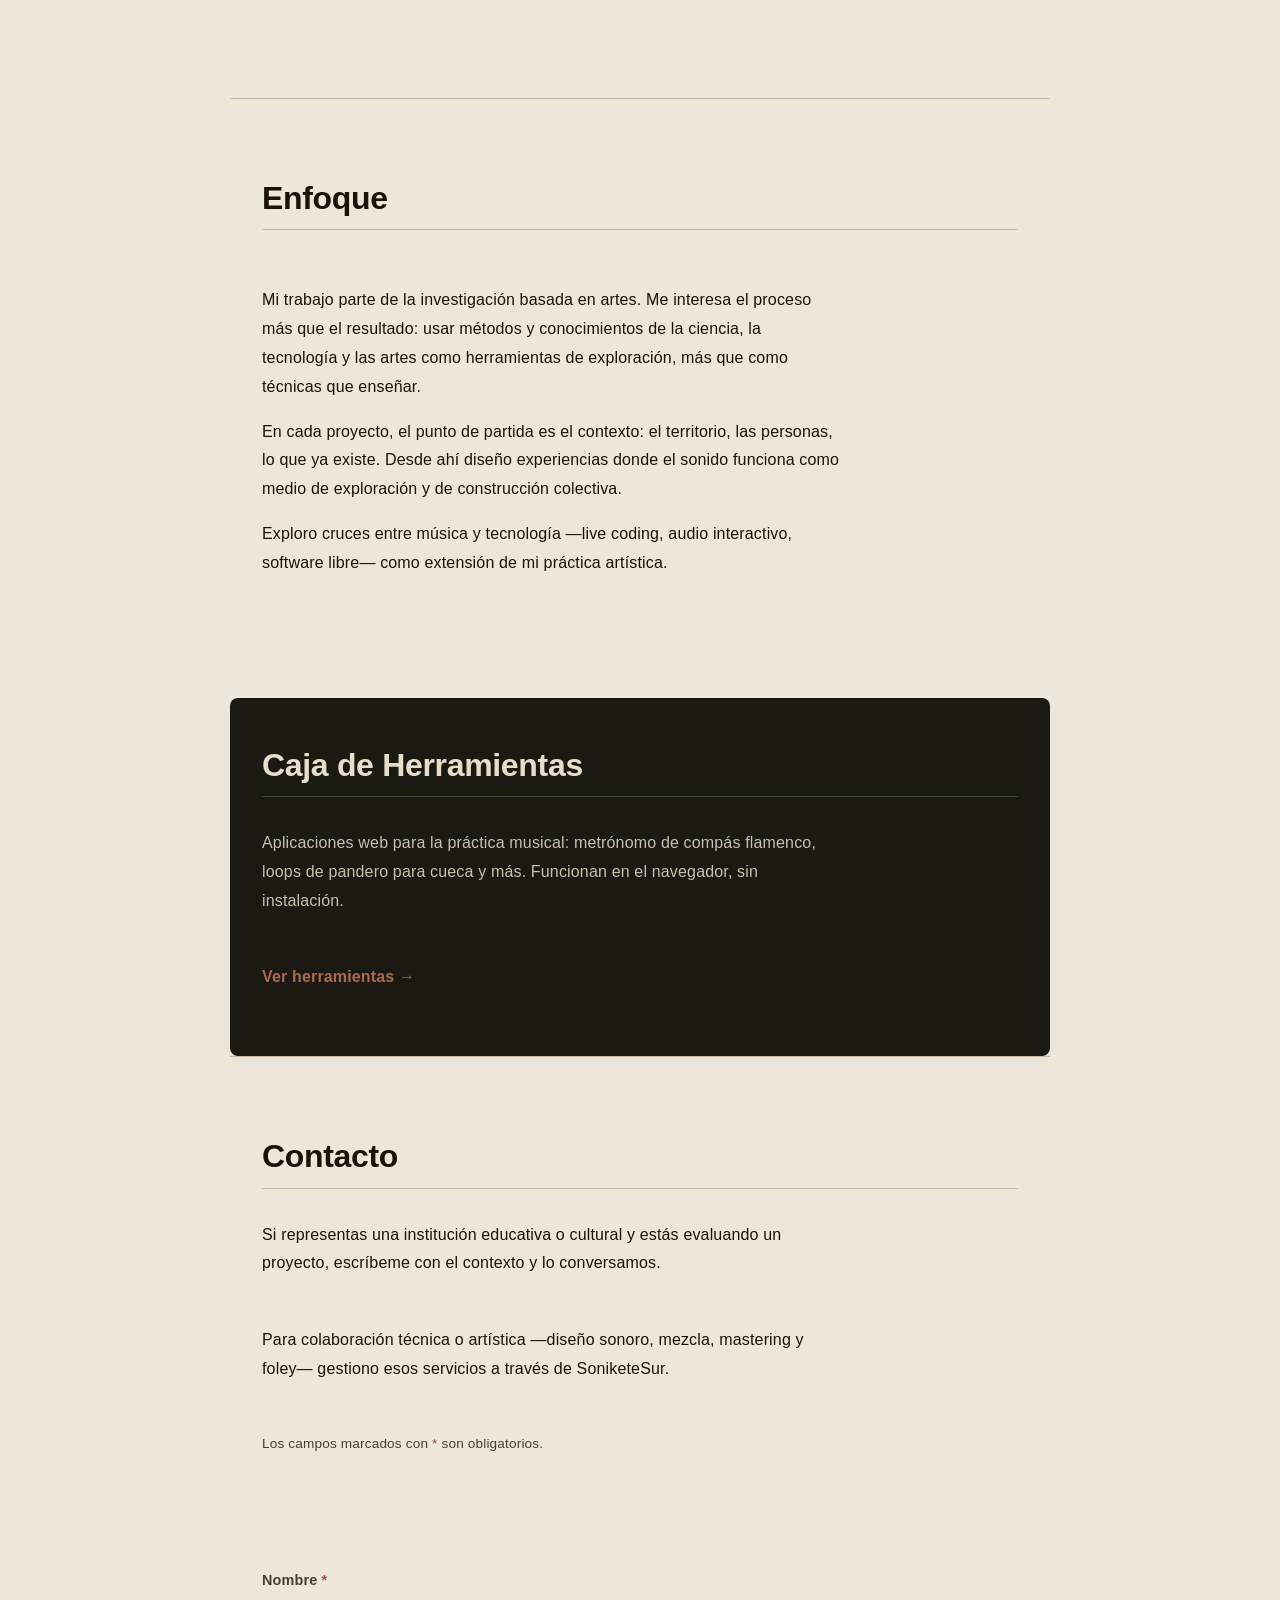
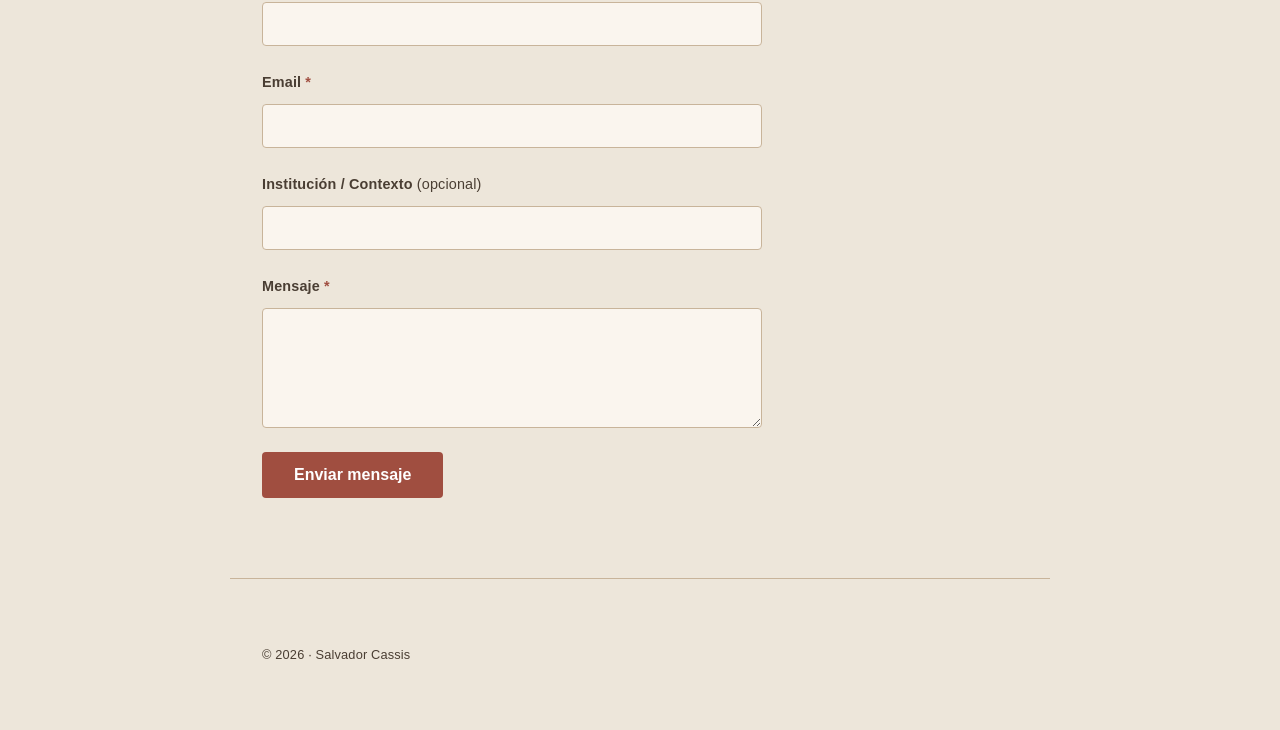
==== commit 771930b7: "index update" ====
--- a/index.html
+++ b/index.html
@@ -63,7 +63,6 @@
           <li><a href="#practica">Lo que hago</a></li>
           <li><a href="#proyectos">Proyectos</a></li>
           <li><a href="/regalos/">Regalos</a></li>
-          <li><a href="#instituciones">Instituciones</a></li>
           <li><a href="#enfoque">Enfoque</a></li>
           <li><a href="/lab">Caja de Herramientas</a></li>
           <li><a href="#contacto">Contacto</a></li>
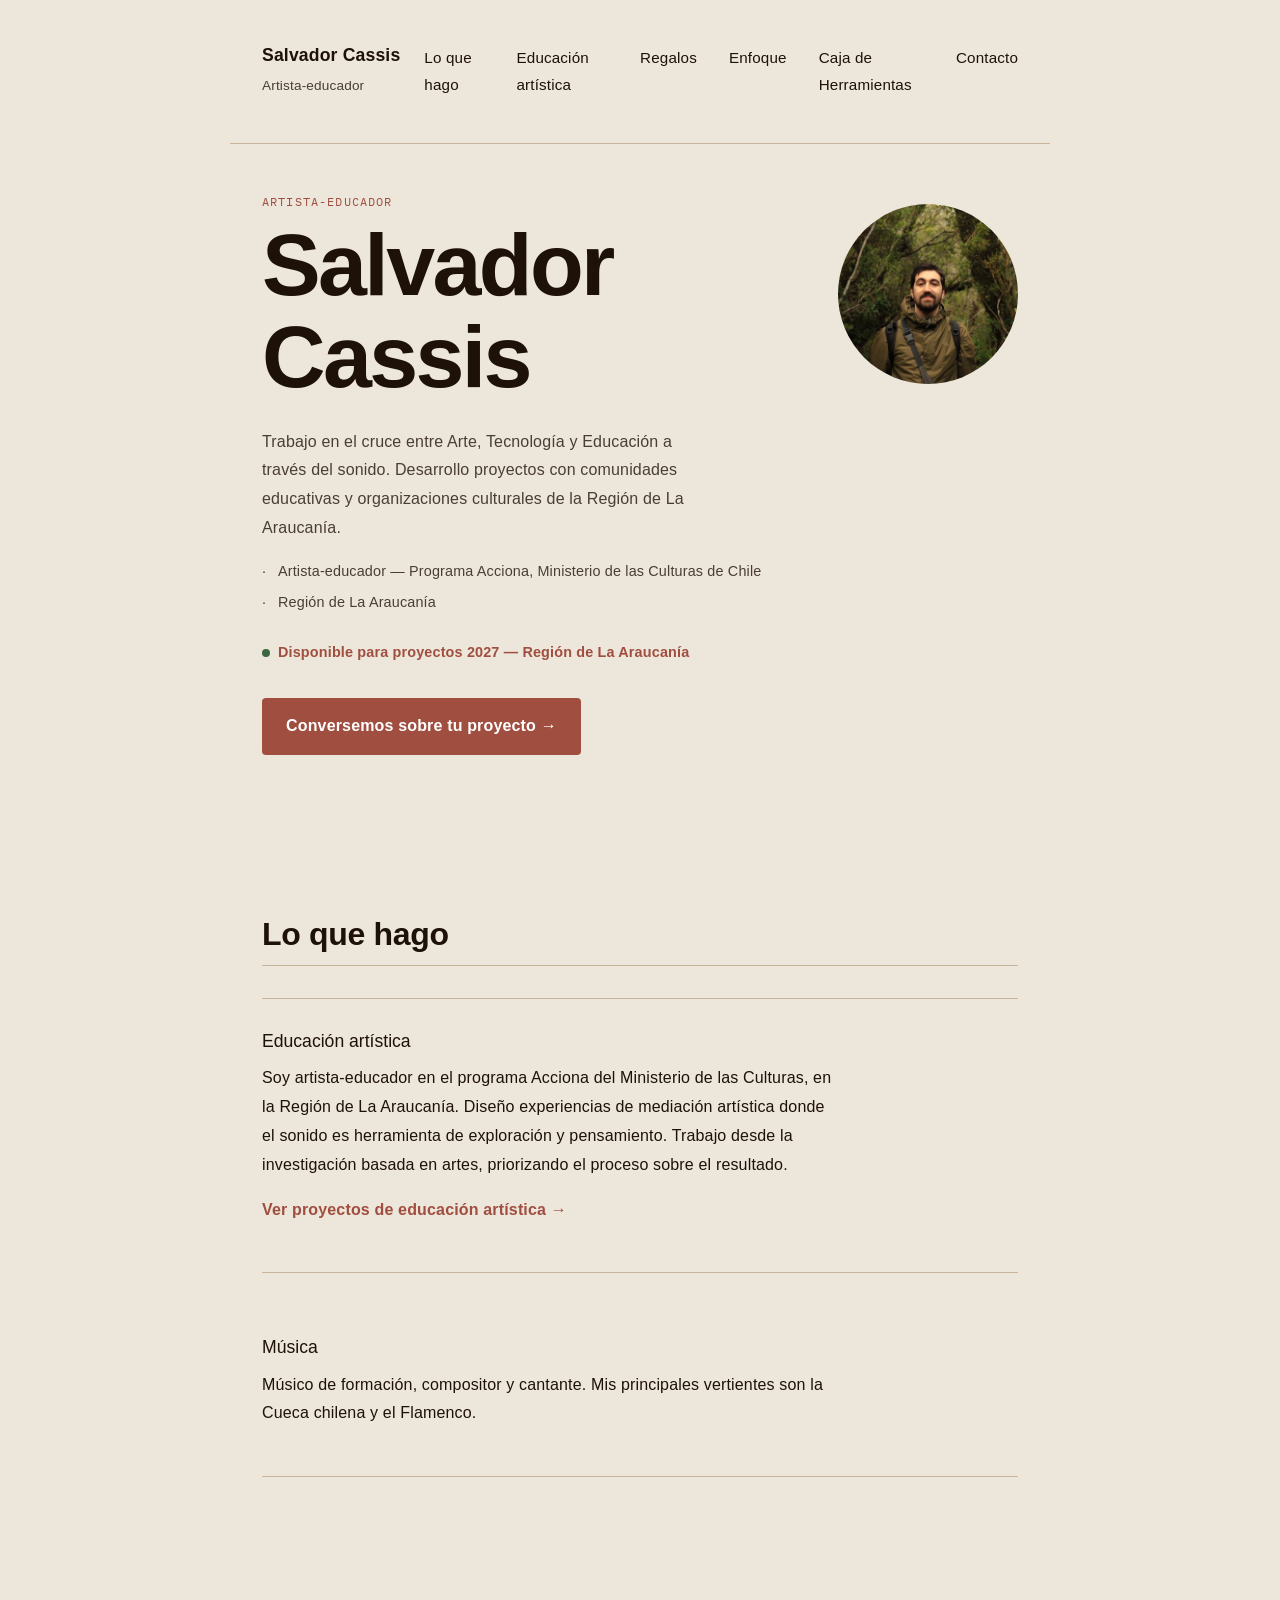
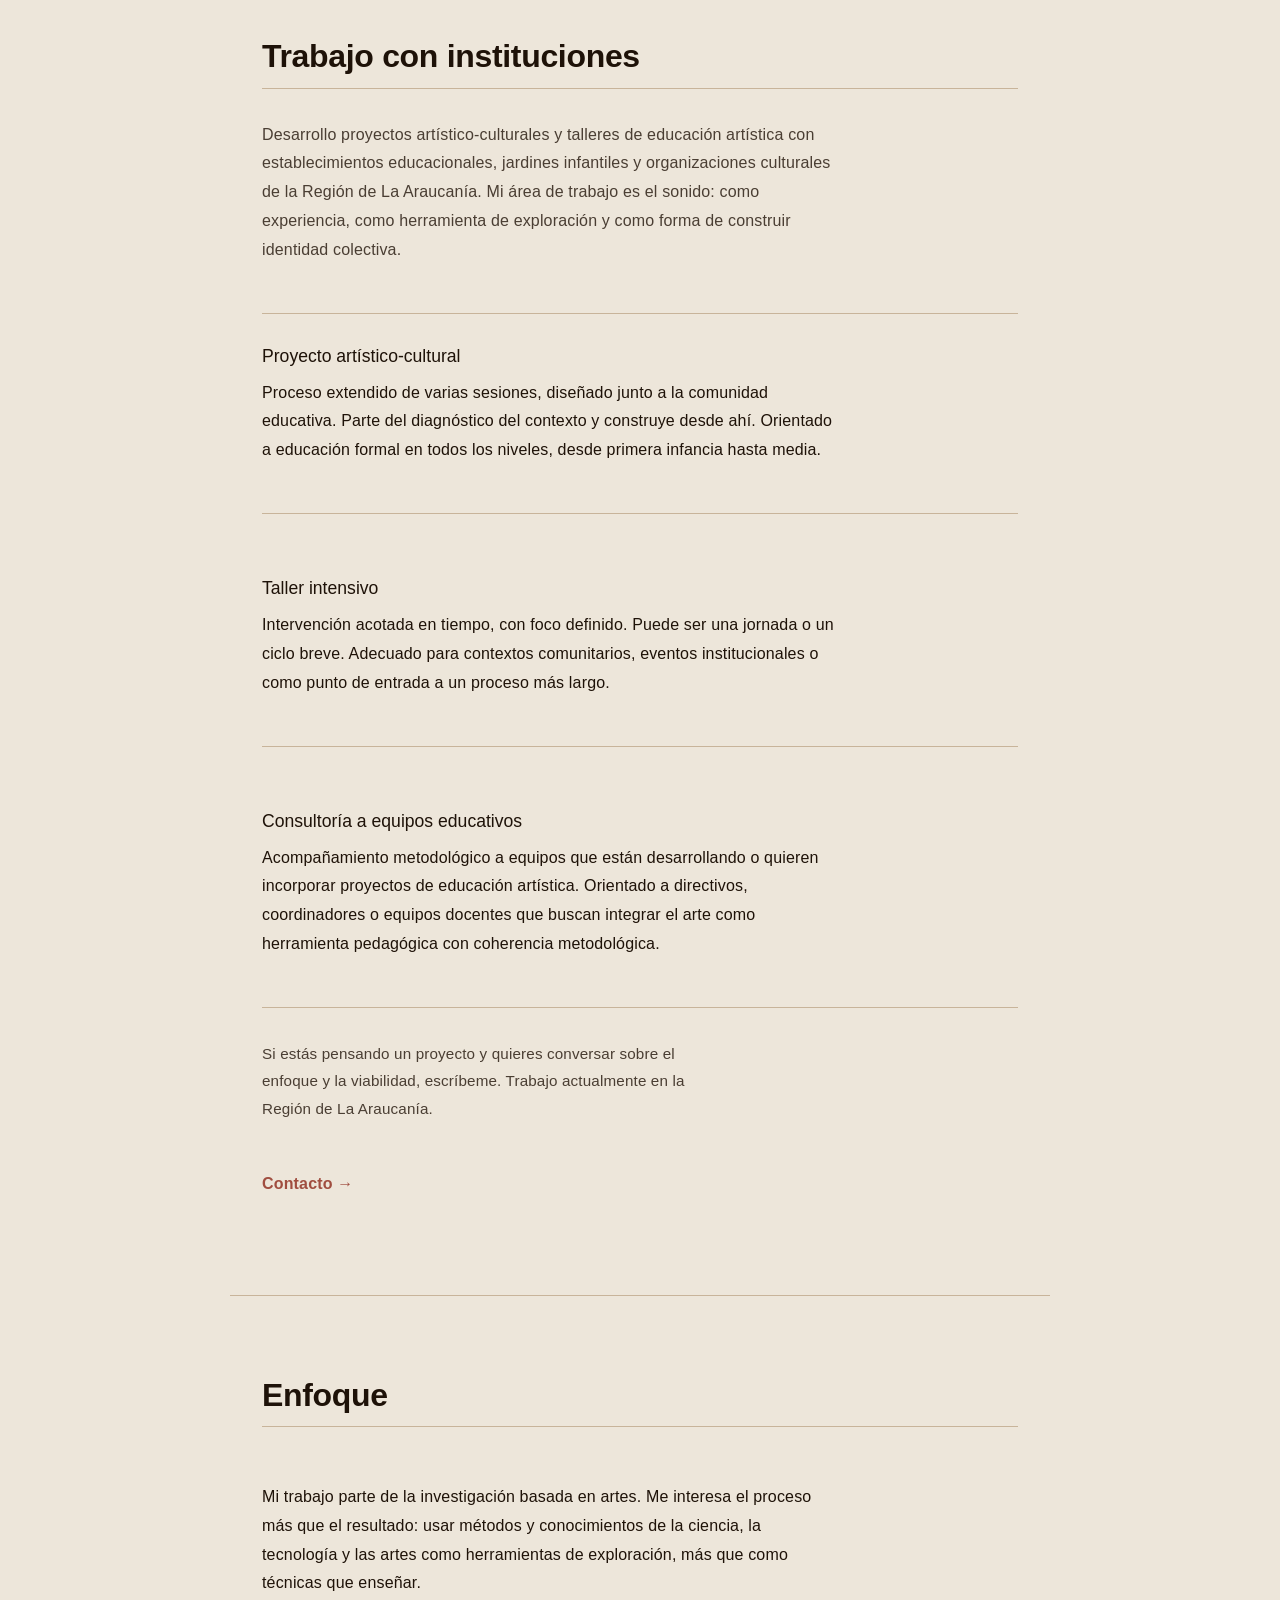
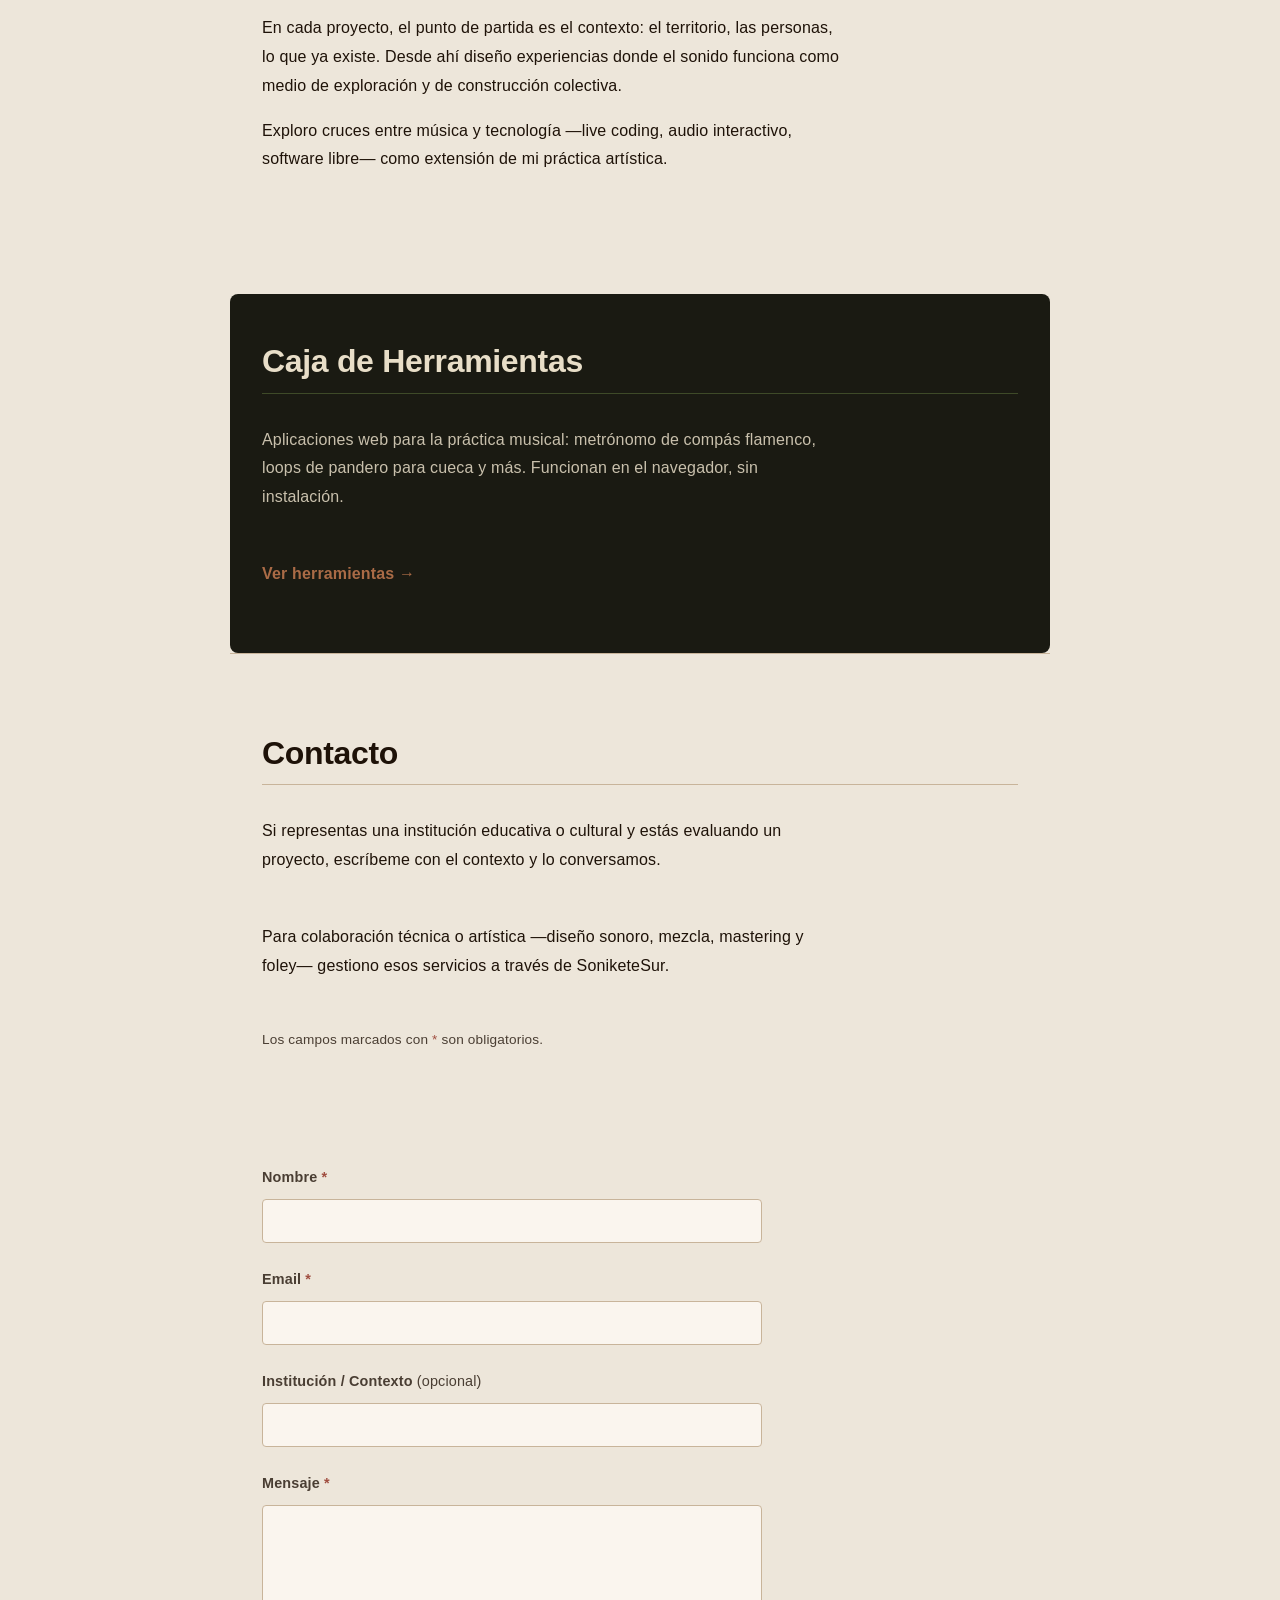
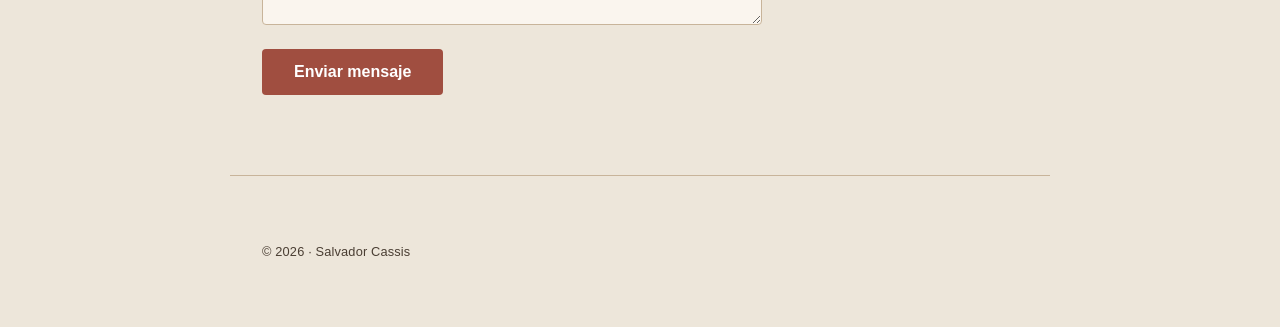
==== commit 6dce2913: "feat: portfolio de educación artística en página propia Reúne Anímate, Sonidos que me rodean y Ritos" ====
--- a/index.html
+++ b/index.html
@@ -61,7 +61,7 @@
       <nav id="main-nav" aria-label="Navegación principal">
         <ul>
           <li><a href="#practica">Lo que hago</a></li>
-          <li><a href="#proyectos">Proyectos</a></li>
+          <li><a href="/educacion-artistica/">Educación artística</a></li>
           <li><a href="/regalos/">Regalos</a></li>
           <li><a href="#enfoque">Enfoque</a></li>
           <li><a href="/lab">Caja de Herramientas</a></li>
@@ -103,6 +103,7 @@
         <p>
           Soy artista-educador en el programa Acciona del Ministerio de las Culturas, en la Región de La Araucanía. Diseño experiencias de mediación artística donde el sonido es herramienta de exploración y pensamiento. Trabajo desde la investigación basada en artes, priorizando el proceso sobre el resultado.
         </p>
+        <p><a href="/educacion-artistica/" class="cta-link">Ver proyectos de educación artística →</a></p>
       </article>
 
       <article>
@@ -114,47 +115,8 @@
 
     </section>
 
-    <!-- PROYECTOS -->
-    <section id="proyectos" data-bg="#EDE6DA">
-      <h2>Proyectos</h2>
-
-      <article>
-        <h3>Ritos Cotidianos</h3>
-        <p class="project-context">Programa Acciona · Escuela Japón, Cherquenco · 2025</p>
-        <p>
-          Exploración de la identidad y el entorno con niñas y niños de NT2, a través de la experimentación con diversas formas de expresión plástica, sonora y audiovisual. Relacionamos objetos concretos con actividades significativas y frecuentes. Los registros audiovisuales fueron realizados por las propias niñas y niños.
-        </p>
-        <p><a href="/proyectos/ritos-cotidianos/" class="cta-link">Ver proyecto →</a></p>
-      </article>
-
-      <article>
-        <h3>Sonidos que me rodean</h3>
-        <p class="project-context">Programa Acciona · Jardín Princesita, Curacautín · 2025</p>
-        <p>
-          Proyecto de exploración sonora y sensorial con niños y niñas. Utilizamos la tecnología para acercarnos a la naturaleza desde una perspectiva nueva, estimulando el asombro con el mundo que nos rodea. Espectrogramas, imitación sonora, amplificación de objetos e intervención sensorial del espacio.
-        </p>
-        <div class="project-gallery">
-          <video src="images/sonidos-plaza.mp4" controls preload="metadata" playsinline width="820" height="462" aria-label="Niños amplificando sonidos de un juego en la plaza"></video>
-        </div>
-        <p><a href="/proyectos/sonidos-que-me-rodean/" class="cta-link">Ver proyecto →</a></p>
-      </article>
-
-      <article>
-        <h3>Anímate: a dar vida a los objetos</h3>
-        <p class="project-context">Programa Acciona Barrio · Villa El Estero, Cholchol · 2025</p>
-        <p>
-          Taller de animación stop-motion con niños, niñas y sus familias, en colaboración con la artista titiritera Marcia Olave. Un proceso donde la participación y el compromiso de las familias fue parte fundamental de la creación.
-        </p>
-        <div class="project-gallery">
-          <iframe src="https://player.vimeo.com/video/1105830814?h=977e0005b6" width="640" height="360" allow="autoplay; fullscreen; picture-in-picture" allowfullscreen loading="lazy" title="Animación stop-motion — Villa El Estero"></iframe>
-        </div>
-        <p><a href="/proyectos/animate/" class="cta-link">Ver proyecto →</a></p>
-      </article>
-
-    </section>
-
     <!-- TRABAJO CON INSTITUCIONES -->
-    <section id="instituciones" data-bg="#E2D9CA">
+    <section id="instituciones" data-bg="#EDE6DA">
       <h2>Trabajo con instituciones</h2>
 
       <p class="section-intro">
@@ -189,7 +151,7 @@
     </section>
 
     <!-- ENFOQUE -->
-    <section id="enfoque" data-bg="#EDE6DA">
+    <section id="enfoque" data-bg="#E2D9CA">
       <h2>Enfoque</h2>
 
       <article>
--- a/style.css
+++ b/style.css
@@ -89,7 +89,8 @@
   opacity: 1;
 }
 
-section[id] {
+section[id],
+article[id] {
   scroll-margin-top: 6rem;
 }
 
@@ -593,7 +594,8 @@
   border-top: 1px solid var(--color-border);
 }
 
-#proyectos h3 {
+#proyectos h3,
+#proyectos article h2 {
   margin-bottom: 0.25rem;
   color: var(--color-text);
 }
@@ -624,6 +626,54 @@
   aspect-ratio: 16 / 9;
   height: auto;
   border: none;
+}
+
+/* Portfolio de educación artística — galería en mosaico.
+   .gallery-fill no aporta altura propia: toma la de su fila y recorta. */
+
+#proyectos > h1 {
+  margin-bottom: -0.5rem;
+}
+
+.project-caption {
+  max-width: 65ch;
+  margin-top: 1rem;
+  font-size: 0.9rem;
+  color: var(--color-text-muted);
+}
+
+.project-gallery--animate,
+.project-gallery--sonidos {
+  display: grid;
+  gap: 0.5rem;
+  margin-top: 0.75rem;
+}
+
+.project-gallery--sonidos {
+  grid-template-columns: 3fr 4fr;
+}
+
+.project-gallery .gallery-wide {
+  grid-column: 1 / -1;
+}
+
+.project-gallery--sonidos .gallery-fill {
+  height: 0;
+  min-height: 100%;
+  object-fit: cover;
+}
+
+@media (min-width: 600px) {
+  .project-gallery--animate {
+    grid-template-columns: 1fr 1.6fr;
+  }
+
+  .project-gallery--animate .gallery-fill {
+    grid-row: span 2;
+    height: 0;
+    min-height: 100%;
+    object-fit: cover;
+  }
 }
 
 /* TRABAJO CON INSTITUCIONES */
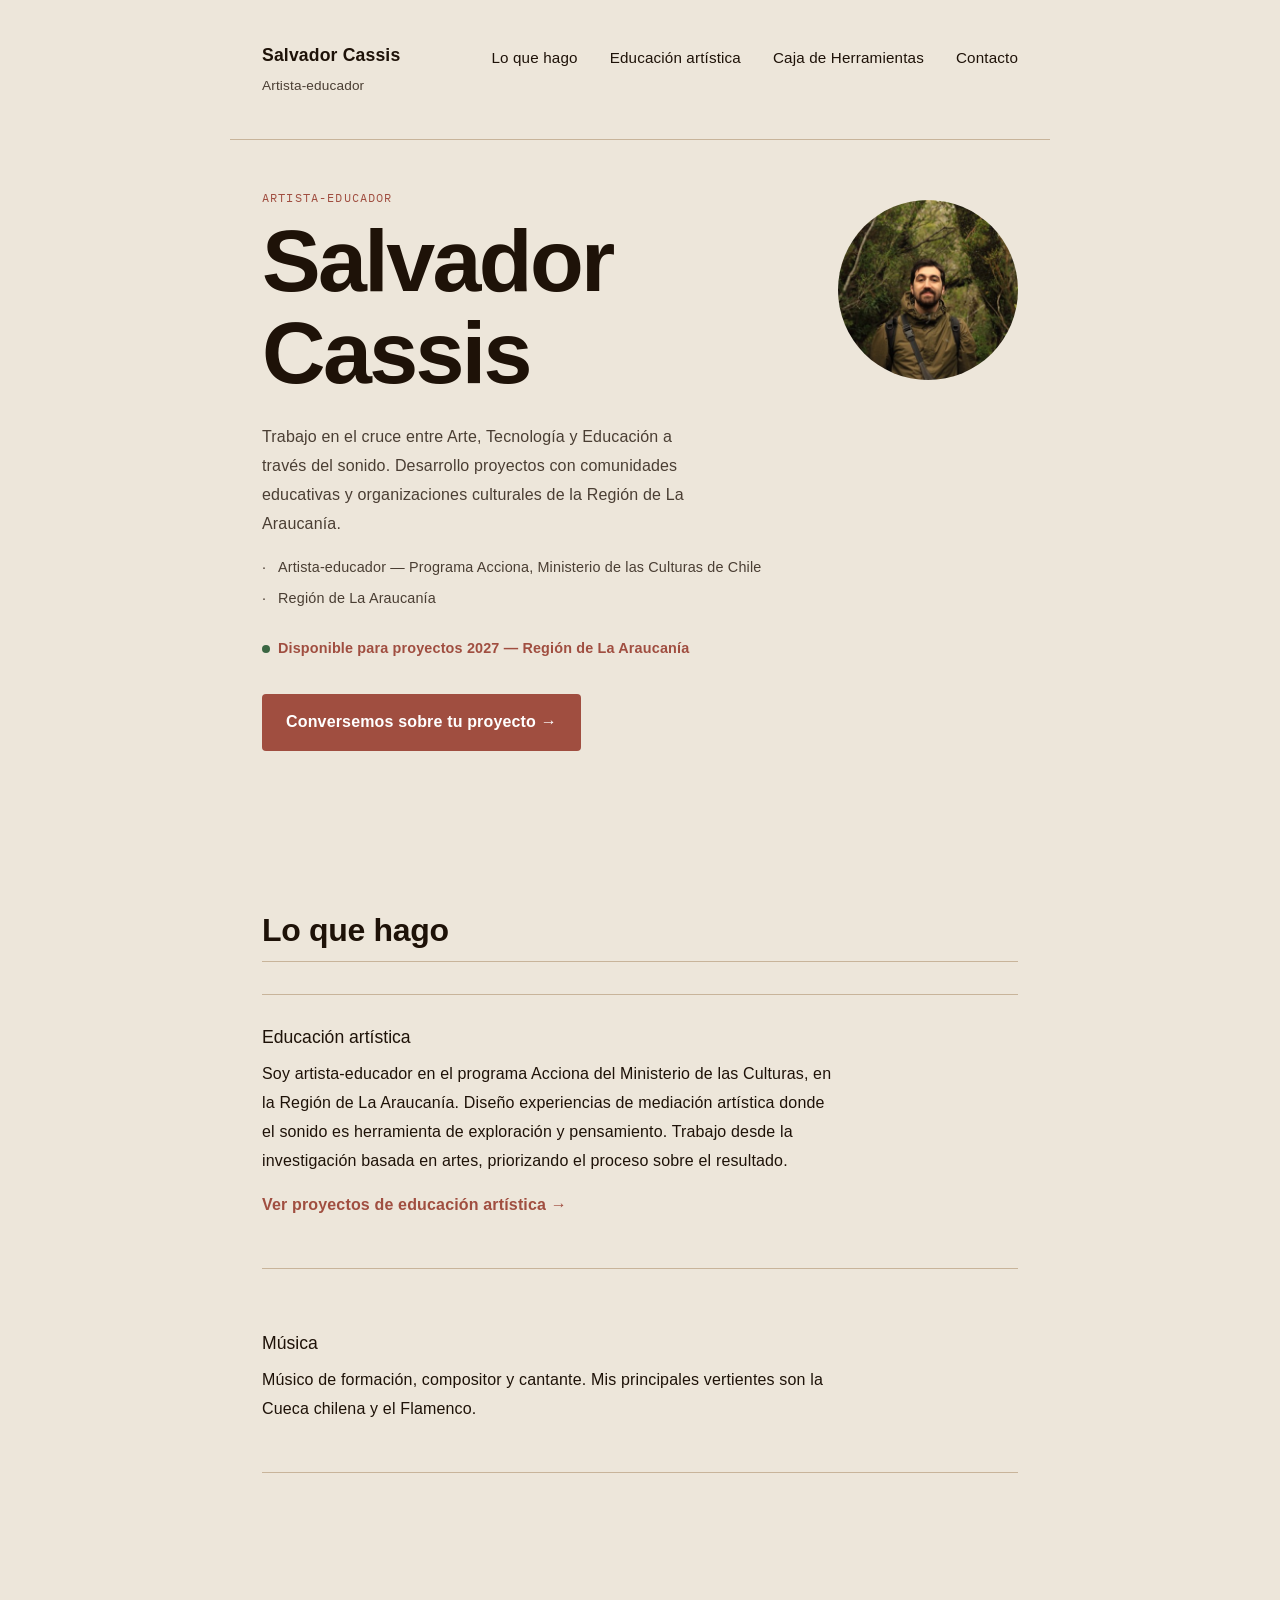
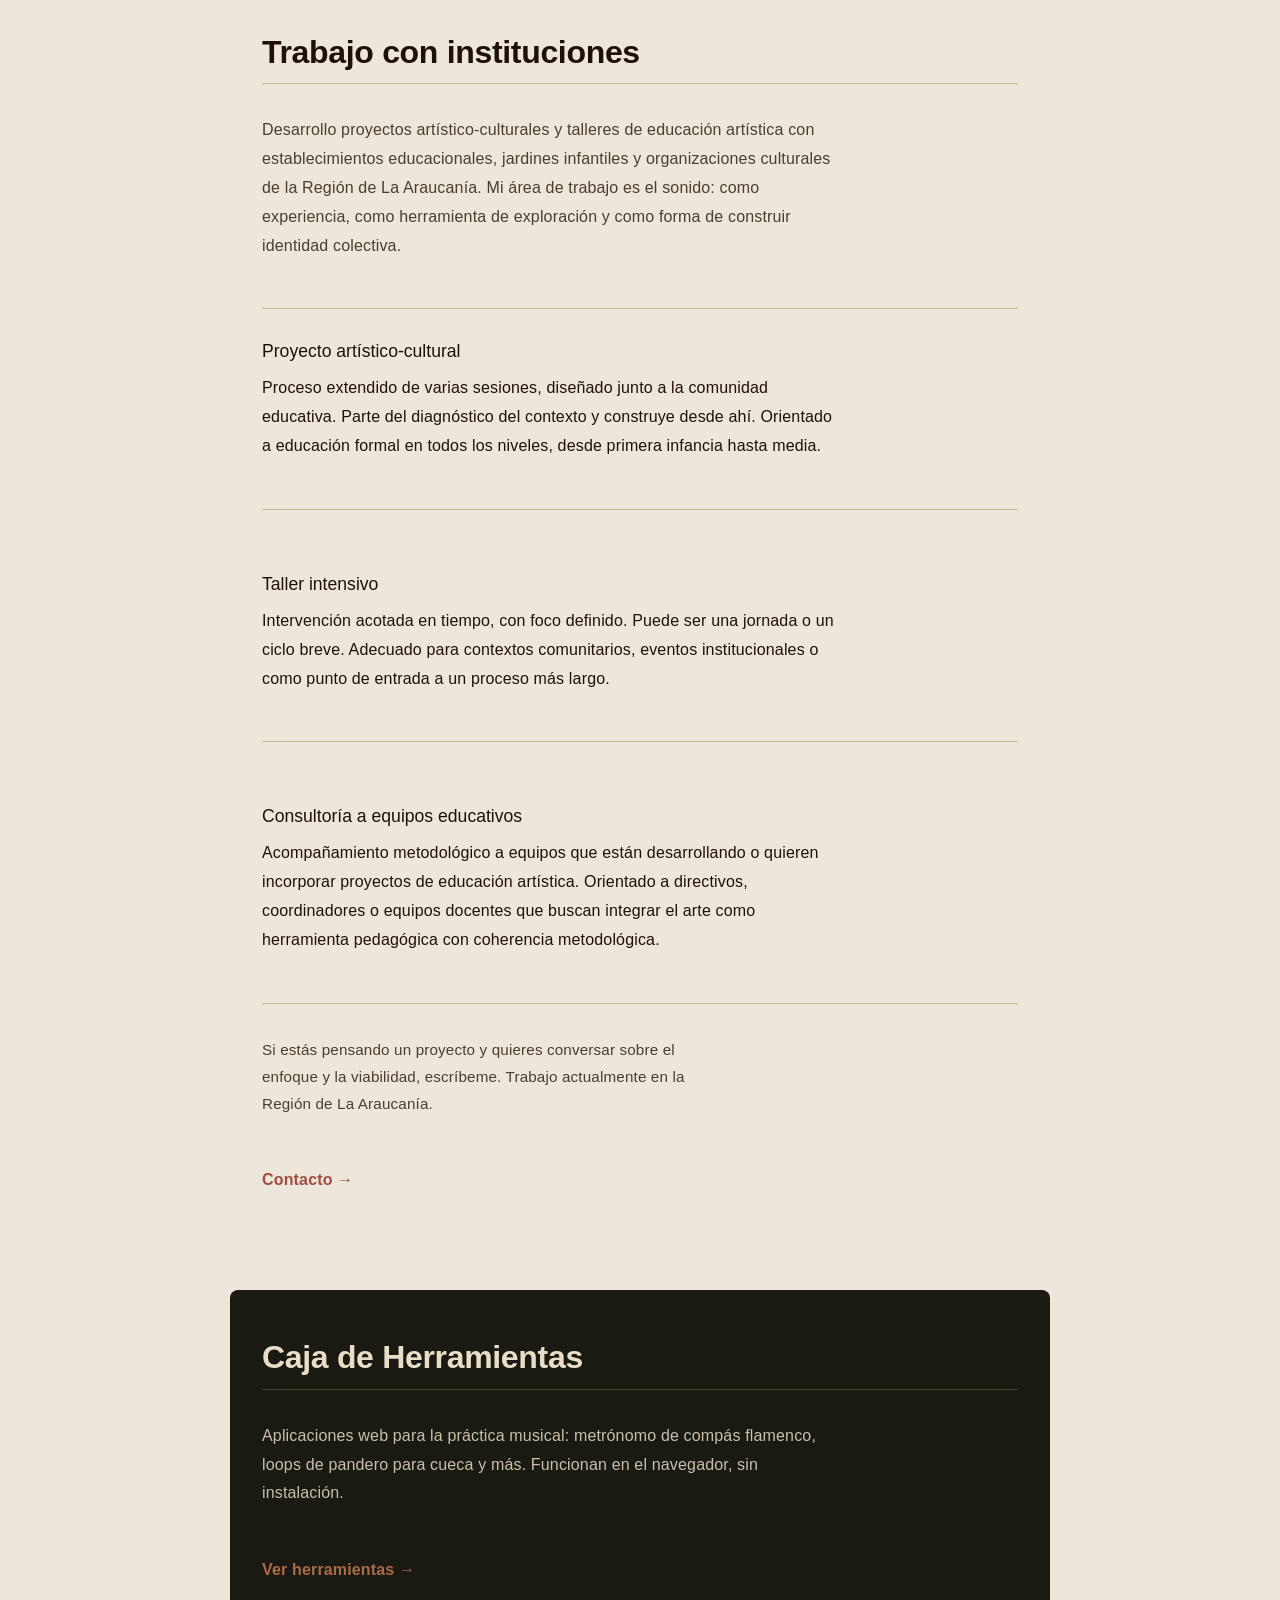
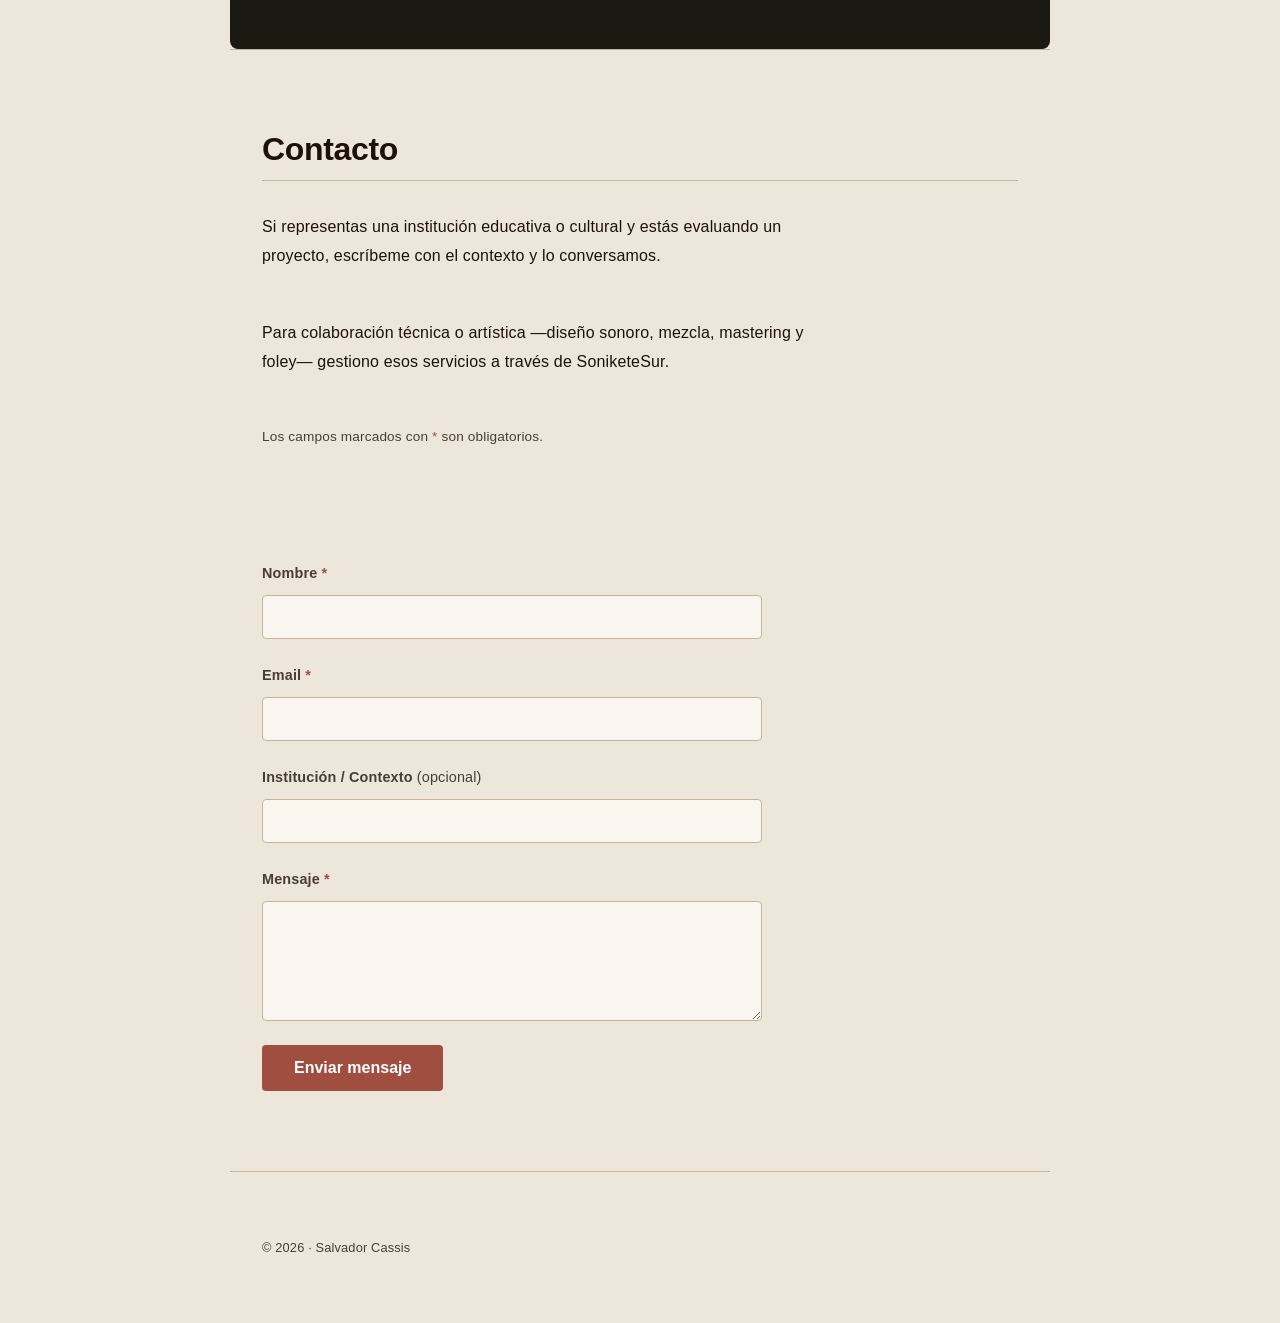
==== commit d9281678: "enfoque y regalos a Ed art" ====
--- a/index.html
+++ b/index.html
@@ -62,8 +62,6 @@
         <ul>
           <li><a href="#practica">Lo que hago</a></li>
           <li><a href="/educacion-artistica/">Educación artística</a></li>
-          <li><a href="/regalos/">Regalos</a></li>
-          <li><a href="#enfoque">Enfoque</a></li>
           <li><a href="/lab">Caja de Herramientas</a></li>
           <li><a href="#contacto">Contacto</a></li>
         </ul>
@@ -148,23 +146,6 @@
         Si estás pensando un proyecto y quieres conversar sobre el enfoque y la viabilidad, escríbeme. Trabajo actualmente en la Región de La Araucanía.
       </p>
       <p><a href="#contacto" class="cta-link">Contacto →</a></p>
-    </section>
-
-    <!-- ENFOQUE -->
-    <section id="enfoque" data-bg="#E2D9CA">
-      <h2>Enfoque</h2>
-
-      <article>
-        <p>
-          Mi trabajo parte de la investigación basada en artes. Me interesa el proceso más que el resultado: usar métodos y conocimientos de la ciencia, la tecnología y las artes como herramientas de exploración, más que como técnicas que enseñar.
-        </p>
-        <p>
-          En cada proyecto, el punto de partida es el contexto: el territorio, las personas, lo que ya existe. Desde ahí diseño experiencias donde el sonido funciona como medio de exploración y de construcción colectiva.
-        </p>
-        <p>
-          Exploro cruces entre música y tecnología —live coding, audio interactivo, software libre— como extensión de mi práctica artística.
-        </p>
-      </article>
     </section>
 
     <!-- CAJA DE HERRAMIENTAS -->
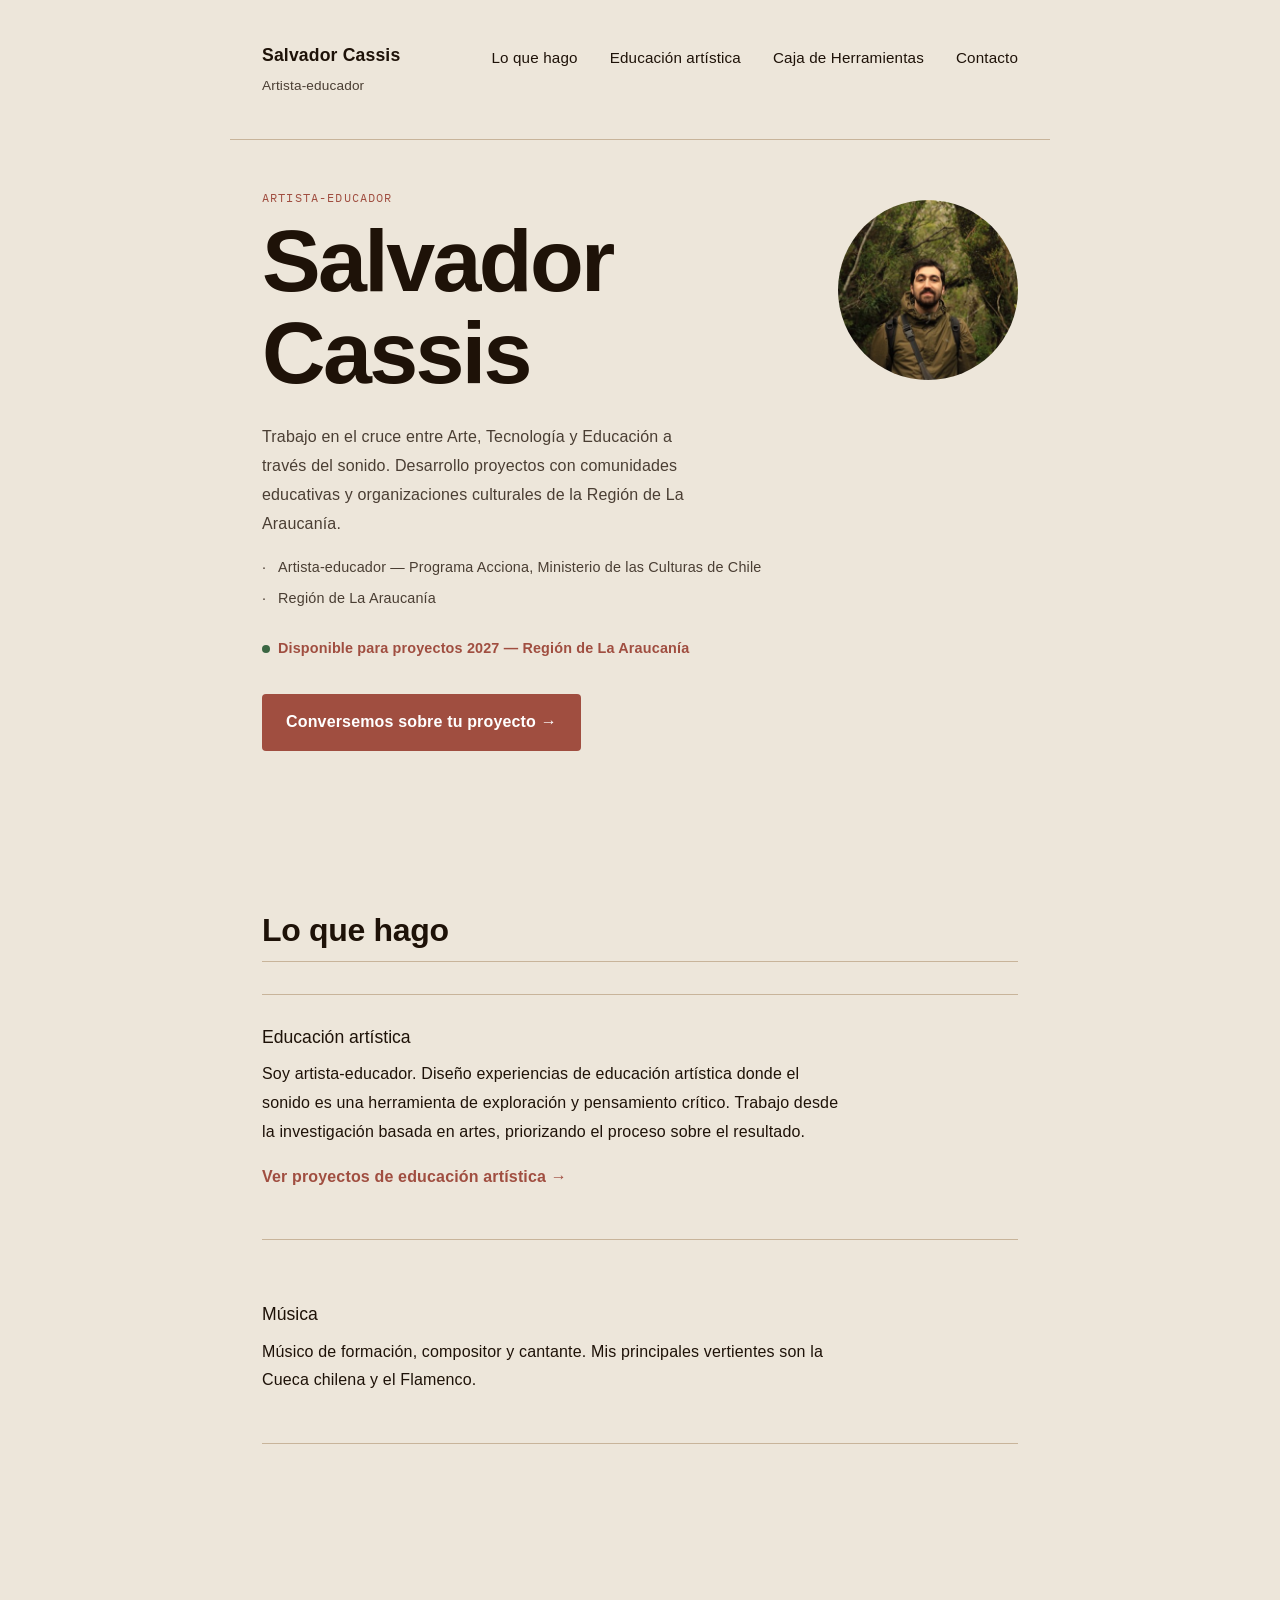
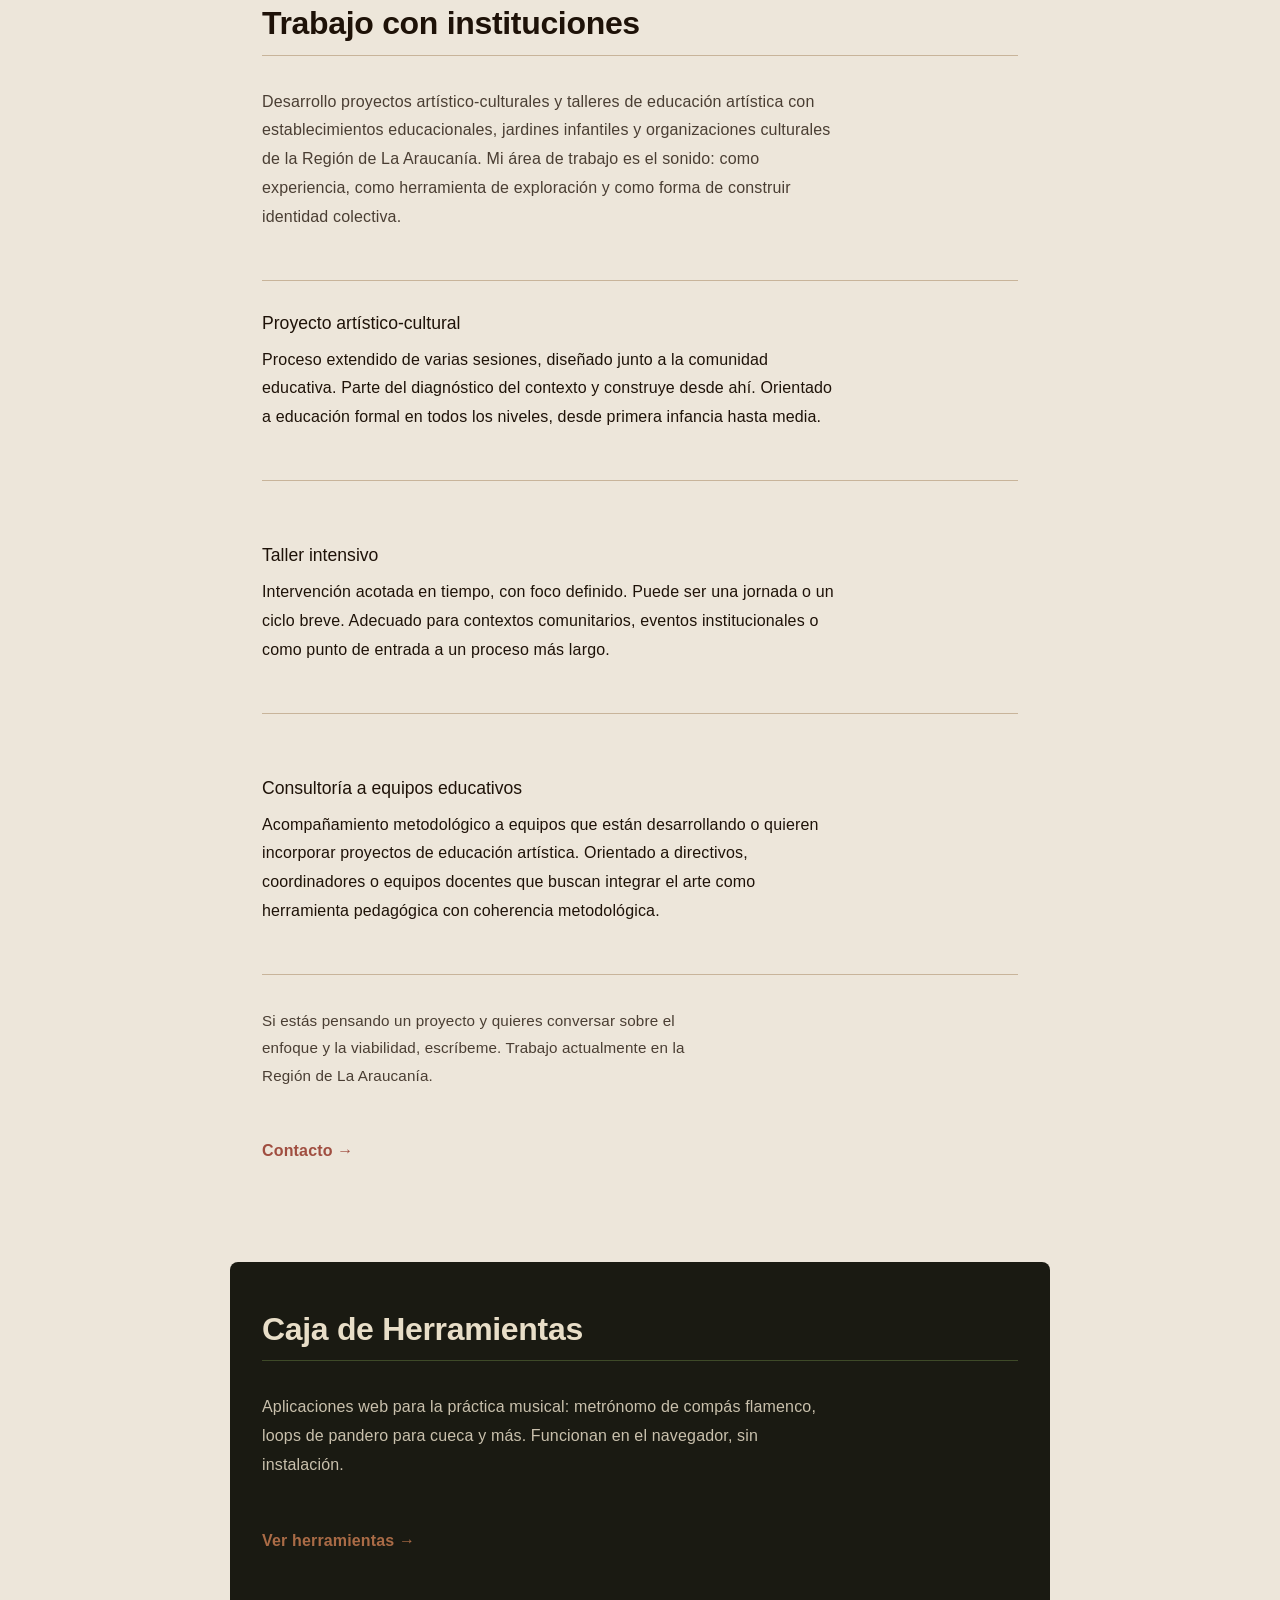
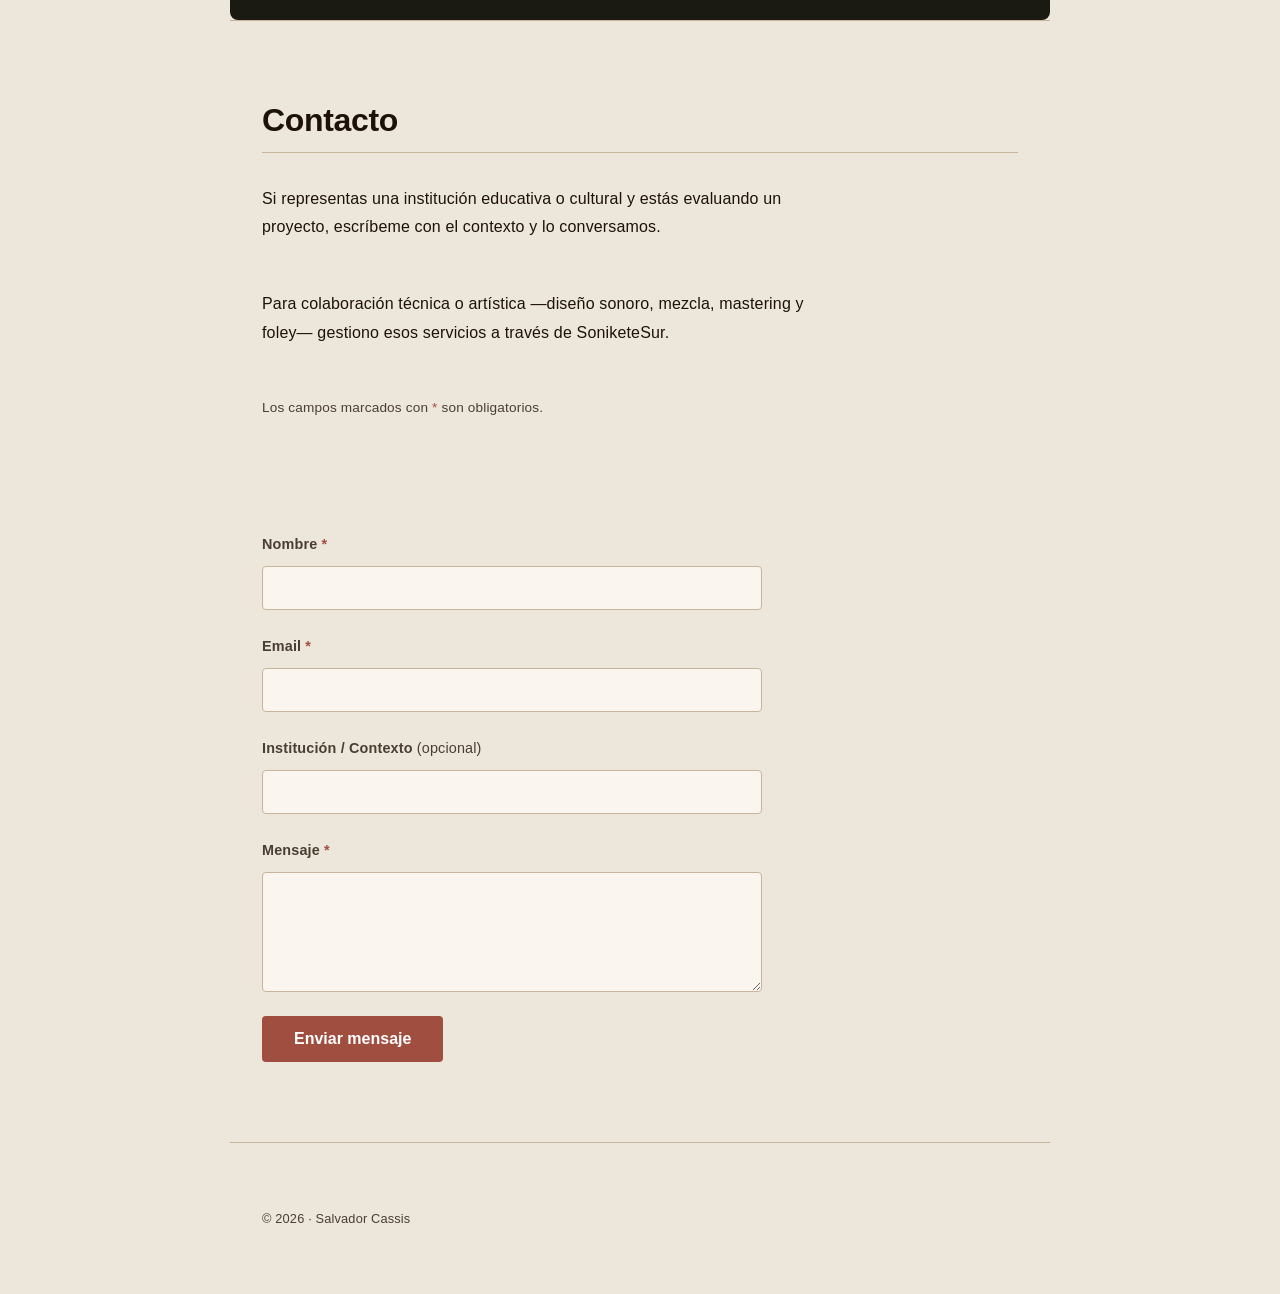
==== commit ea6f5573: "Update index.html" ====
--- a/index.html
+++ b/index.html
@@ -99,7 +99,7 @@
       <article>
         <h3>Educación artística</h3>
         <p>
-          Soy artista-educador en el programa Acciona del Ministerio de las Culturas, en la Región de La Araucanía. Diseño experiencias de mediación artística donde el sonido es herramienta de exploración y pensamiento. Trabajo desde la investigación basada en artes, priorizando el proceso sobre el resultado.
+          Soy artista-educador. Diseño experiencias de educación artística donde el sonido es una herramienta de exploración y pensamiento crítico. Trabajo desde la investigación basada en artes, priorizando el proceso sobre el resultado.
         </p>
         <p><a href="/educacion-artistica/" class="cta-link">Ver proyectos de educación artística →</a></p>
       </article>
